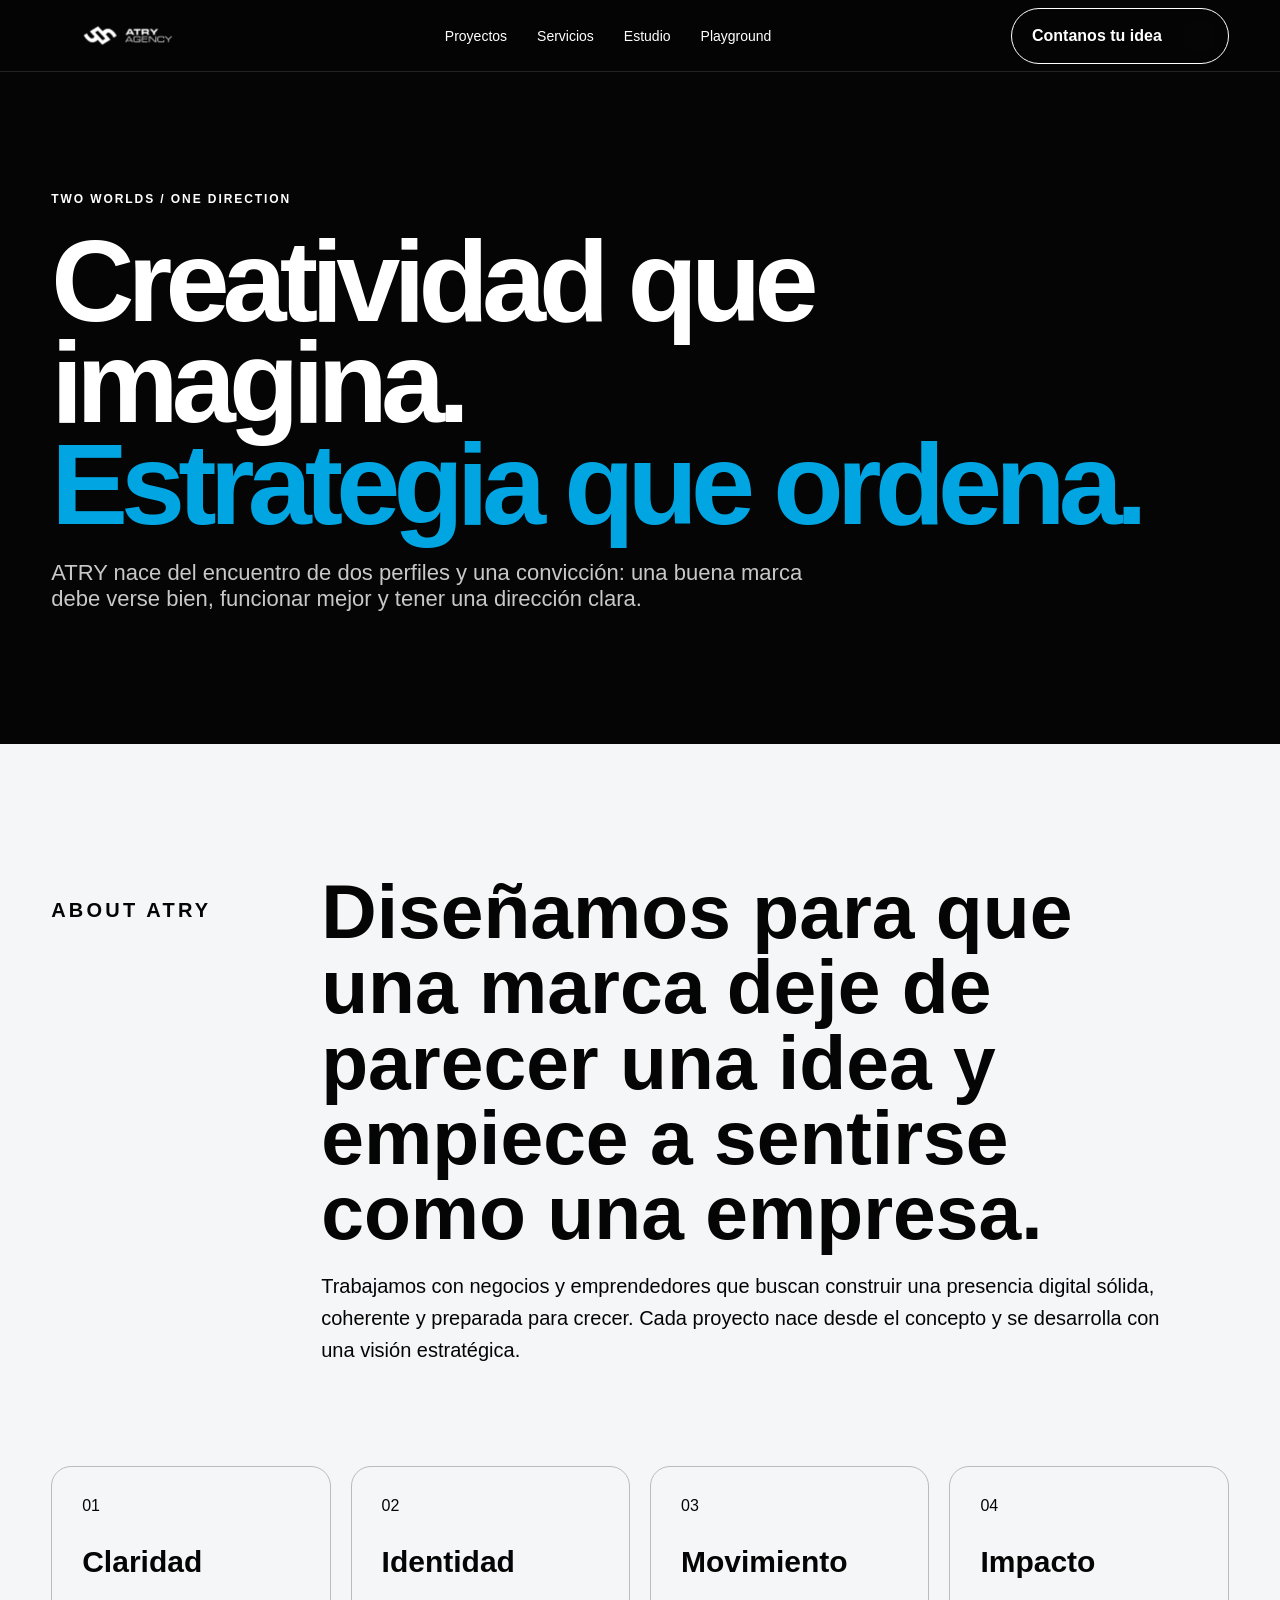
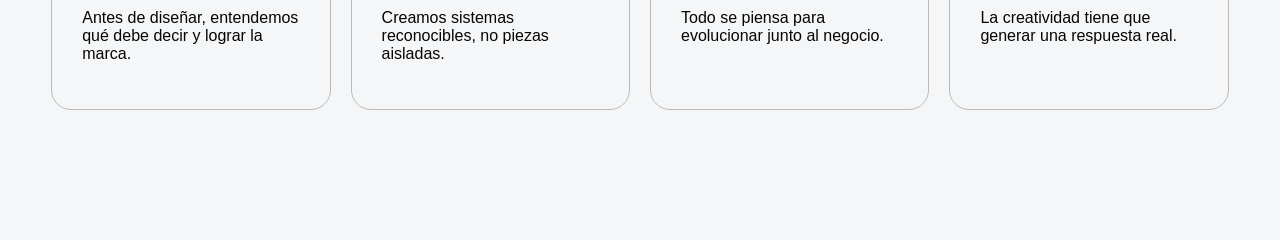
==== estudio.html @ 4029b4ab "Add files via upload" ====
<!doctype html><html lang="es"><head><meta charset="utf-8"><meta name="viewport" content="width=device-width,initial-scale=1"><title>Estudio — ATRY Agency</title><link rel="icon" href="assets/FAVICON-DEGRADE.png"><link rel="stylesheet" href="styles.css"><script src="script.js" defer></script></head><body class="inner-page"><header class="site-header is-scrolled"><a class="brand" href="index.html"><img src="assets/IMAGOTIPO-BLANCO.png" alt="ATRY Agency"></a><nav class="desktop-nav"><a href="proyectos.html">Proyectos</a><a href="servicios.html">Servicios</a><a href="estudio.html">Estudio</a><a href="playground.html">Playground</a></nav><a class="pill-button pill-button--light" href="index.html#contacto"><span>Contanos tu idea</span><b>+</b></a></header><main><section class="page-hero dark-section studio-hero"><div class="container"><p class="micro-label">TWO WORLDS / ONE DIRECTION</p><h1>Creatividad que imagina.<br><em>Estrategia que ordena.</em></h1><p>ATRY nace del encuentro de dos perfiles y una convicción: una buena marca debe verse bien, funcionar mejor y tener una dirección clara.</p></div></section><section class="studio-story light-section"><div class="container story-grid"><p class="section-index">ABOUT ATRY</p><div><h2>Diseñamos para que una marca deje de parecer una idea y empiece a sentirse como una empresa.</h2><p>Trabajamos con negocios y emprendedores que buscan construir una presencia digital sólida, coherente y preparada para crecer. Cada proyecto nace desde el concepto y se desarrolla con una visión estratégica.</p></div></div><div class="container principles"><article><span>01</span><h3>Claridad</h3><p>Antes de diseñar, entendemos qué debe decir y lograr la marca.</p></article><article><span>02</span><h3>Identidad</h3><p>Creamos sistemas reconocibles, no piezas aisladas.</p></article><article><span>03</span><h3>Movimiento</h3><p>Todo se piensa para evolucionar junto al negocio.</p></article><article><span>04</span><h3>Impacto</h3><p>La creatividad tiene que generar una respuesta real.</p></article></div></section></main></body></html>
---- styles.css ----
:root{--cyan:#00efff;--blue:#00a5e2;--violet:#4754e6;--ice:#bcdaed;--ink:#050505;--paper:#f5f6f7;--line:rgba(0,0,0,.16);--radius:28px;--max:1540px;--pad:clamp(20px,4vw,72px)}*{box-sizing:border-box}html{scroll-behavior:smooth}body{margin:0;background:var(--ink);color:var(--ink);font-family:Arial,Helvetica,sans-serif;overflow-x:hidden}body.locked{overflow:hidden}a{color:inherit;text-decoration:none}button,input,select,textarea{font:inherit}button{cursor:pointer}.container{width:min(var(--max),calc(100% - var(--pad)*2));margin:auto}.dark-section{background:#050505;color:white}.light-section{background:var(--paper);color:var(--ink)}.skip-link{position:fixed;left:16px;top:-60px;background:white;color:black;padding:12px 18px;z-index:999}.skip-link:focus{top:16px}.site-header{position:fixed;z-index:100;top:0;left:0;width:100%;height:92px;padding:0 var(--pad);display:flex;align-items:center;justify-content:space-between;transition:.3s}.site-header.is-scrolled{height:72px;background:rgba(5,5,5,.9);backdrop-filter:blur(18px);border-bottom:1px solid rgba(255,255,255,.12)}.brand img{width:154px;display:block}.desktop-nav{display:flex;gap:30px;color:#fff;font-size:14px}.desktop-nav a{position:relative}.desktop-nav a:after{content:"";position:absolute;left:0;bottom:-6px;width:0;height:2px;background:var(--cyan);transition:.25s}.desktop-nav a:hover:after{width:100%}.pill-button{display:inline-flex;align-items:center;gap:20px;border-radius:999px;padding:10px 12px 10px 20px;border:1px solid currentColor;transition:.25s;font-weight:700}.pill-button b{width:34px;height:34px;border-radius:50%;display:grid;place-items:center;background:currentColor;color:var(--ink);font-size:18px}.pill-button--light{color:white}.pill-button--accent{color:var(--cyan)}.pill-button--accent b{color:#050505}.pill-button--dark{color:#050505}.pill-button--dark b{color:white}.pill-button:hover{transform:translateY(-3px)}.menu-toggle{display:none;background:none;border:0;width:42px;height:42px}.menu-toggle span{display:block;height:2px;background:white;margin:8px}.mobile-menu{position:fixed;inset:0;background:#050505;color:white;z-index:90;display:none;place-content:center;gap:24px;font-size:42px;text-align:center}.mobile-menu.open{display:grid}.scroll-progress{position:fixed;z-index:120;top:0;left:0;width:100%;height:3px}.scroll-progress span{display:block;width:0;height:100%;background:linear-gradient(90deg,var(--cyan),var(--violet))}.cursor-dot,.cursor-ring{position:fixed;z-index:200;pointer-events:none;border-radius:50%;transform:translate(-50%,-50%)}.cursor-dot{width:6px;height:6px;background:var(--cyan)}.cursor-ring{width:36px;height:36px;border:1px solid rgba(255,255,255,.7);transition:width .2s,height .2s}.hero{min-height:100vh;position:relative;overflow:hidden;padding:150px 0 88px}.hero-grid{position:absolute;inset:0;background-image:linear-gradient(rgba(255,255,255,.045) 1px,transparent 1px),linear-gradient(90deg,rgba(255,255,255,.045) 1px,transparent 1px);background-size:70px 70px;mask-image:linear-gradient(to bottom,black,transparent 88%)}.hero-glow{position:absolute;width:65vw;height:65vw;right:-20vw;top:-18vw;background:radial-gradient(circle,var(--blue),transparent 68%);filter:blur(40px);opacity:.55}.hero-layout{position:relative;display:grid;grid-template-columns:minmax(0,1fr) 420px;gap:60px;align-items:center}.micro-label,.section-index{font-size:12px;letter-spacing:.16em;font-weight:700;text-transform:uppercase}.hero-title{font-size:clamp(62px,9vw,152px);line-height:.83;letter-spacing:-.07em;margin:35px 0}.hero-line{display:block;overflow:hidden}.hero-line>span{display:block;transform:translateY(110%);animation:lineIn .9s cubic-bezier(.2,.8,.2,1) forwards}.hero-line:nth-child(2)>span{animation-delay:.12s}.hero-line:nth-child(3)>span{animation-delay:.24s}.hero-title .accent{color:var(--cyan)}@keyframes lineIn{to{transform:none}}.hero-lead{font-size:clamp(17px,1.6vw,25px);max-width:680px;line-height:1.45;color:#d7d7d7}.hero-actions{display:flex;align-items:center;gap:28px;margin-top:34px}.text-link{font-weight:700}.text-link span{display:inline-block;transition:.2s}.text-link:hover span{transform:translateX(8px)}.hero-orbit{position:relative;width:400px;aspect-ratio:1;border-radius:50%;display:grid;place-items:center}.hero-orbit:before{content:"";position:absolute;inset:25%;border-radius:50%;background:linear-gradient(135deg,var(--cyan),var(--violet));filter:blur(3px)}.hero-orbit img{position:relative;width:130px;z-index:2}.orbit{position:absolute;border:1px solid rgba(255,255,255,.24);border-radius:50%;animation:spin 18s linear infinite}.orbit-a{inset:2%}.orbit-b{inset:15%;animation-direction:reverse;animation-duration:12s}.orbit-c{inset:31%;animation-duration:8s}.orbit-label{position:absolute;font-size:11px;letter-spacing:.14em;background:white;color:#050505;padding:8px 11px;border-radius:999px}.orbit-label-a{top:5%;left:24%}.orbit-label-b{right:-2%;top:50%}.orbit-label-c{bottom:10%;left:10%}@keyframes spin{to{transform:rotate(360deg)}}.hero-shape{position:absolute;border:1px solid rgba(0,239,255,.5)}.hero-shape--one{width:120px;height:120px;left:4%;top:18%;transform:rotate(18deg)}.hero-shape--two{width:50px;height:220px;right:4%;bottom:8%;transform:rotate(35deg)}.ticker{position:absolute;bottom:0;width:100%;overflow:hidden;border-top:1px solid rgba(255,255,255,.15);padding:18px 0}.ticker div{display:flex;gap:30px;width:max-content;animation:ticker 22s linear infinite}.ticker span{font-size:15px;font-weight:800;letter-spacing:.12em}.ticker i{color:var(--cyan)}@keyframes ticker{to{transform:translateX(-50%)}}.statement{padding:140px 0 80px;overflow:hidden}.statement-grid{display:grid;grid-template-columns:220px 1fr;gap:60px}.statement-text{font-size:clamp(42px,6vw,100px);line-height:.98;letter-spacing:-.055em;margin:0;max-width:1200px}.statement-text em,.section-head em,.live-copy em,.page-hero em,.lab-copy em,.contact-copy em,.service-cta em{font-style:normal;color:var(--blue)}.statement-points{display:grid;grid-template-columns:1fr auto;gap:30px;align-items:end;margin-top:55px}.statement-points p{font-size:20px;line-height:1.5;max-width:680px}.chip-link{display:inline-flex;gap:18px;border-bottom:1px solid;padding:12px 0;font-weight:700}.centered{margin:42px auto 0;width:max-content}.kinetic-word{font-size:12vw;white-space:nowrap;font-weight:900;letter-spacing:-.08em;color:transparent;-webkit-text-stroke:1px rgba(0,0,0,.18);transform:translateX(-5vw);margin-top:90px}.work,.services,.process,.contact,.archive,.capabilities,.studio-story,.playground{padding:130px 0}.section-head{display:flex;justify-content:space-between;gap:40px;align-items:end;margin-bottom:55px}.section-head h2,.live-copy h2,.lab-copy h2,.contact-copy h2,.service-cta h2{font-size:clamp(48px,6vw,96px);line-height:.95;letter-spacing:-.055em;margin:18px 0 0}.side-copy{max-width:420px;font-size:18px;line-height:1.5}.project-filters{display:flex;gap:10px;margin-bottom:35px;flex-wrap:wrap}.project-filters button,.device-switcher button,.project-picker button{background:transparent;border:1px solid rgba(0,0,0,.23);border-radius:999px;padding:11px 18px}.project-filters button.active{background:#050505;color:white}.project-grid{display:grid;grid-template-columns:1.2fr .8fr;gap:26px}.project-card{border-radius:24px;overflow:hidden;background:#e9eaec;min-height:470px;position:relative;transition:.35s}.project-card:nth-child(3n+1){grid-row:span 2;min-height:700px}.project-card:hover{transform:translateY(-8px)}.project-visual{height:75%;min-height:360px;position:relative;overflow:hidden;padding:30px;background:linear-gradient(145deg,#d7d7d7,#f5f5f5)}.project-card:nth-child(2) .project-visual{background:linear-gradient(145deg,#04182c,#0f7ddc)}.project-card:nth-child(3) .project-visual{background:linear-gradient(145deg,#f7eadb,#d3b99e)}.project-card:nth-child(4) .project-visual{background:linear-gradient(145deg,#dcf1e0,#fff8be)}.project-browser{height:100%;background:white;border-radius:16px;box-shadow:0 20px 50px rgba(0,0,0,.18);overflow:hidden;transform:perspective(1000px) rotateX(1deg);transition:.5s}.project-card:hover .project-browser{transform:scale(1.025)}.mini-bar{height:34px;background:#141414;display:flex;align-items:center;padding:0 12px;gap:6px}.mini-bar i{width:7px;height:7px;border-radius:50%;background:#6f6f6f}.mock-page{height:calc(100% - 34px);padding:28px;display:flex;flex-direction:column;justify-content:center}.mock-page strong{font-size:clamp(34px,4vw,72px);line-height:.9}.mock-page small{letter-spacing:.16em;margin-bottom:12px}.mock-page--sandro{background:#091b24;color:white}.mock-page--sandro b{color:#f2b95f}.mock-page--jarama{background:linear-gradient(120deg,#f7f2eb,#cdb59c);font-family:Georgia,serif}.mock-page--celeste{background:linear-gradient(#46b7ee,#00479c);color:white;text-align:center}.mock-page--syb{background:linear-gradient(120deg,#fbf5bc,#d9f0dd);color:#173c2a}.project-info{padding:24px 26px 28px;display:flex;justify-content:space-between;gap:20px}.project-info h3{font-size:30px;margin:0 0 8px}.project-info p{margin:0;color:#555}.project-open{border:0;background:#050505;color:white;border-radius:999px;padding:0 18px;white-space:nowrap}.live-preview{padding:120px 0}.live-layout{display:grid;grid-template-columns:430px 1fr;gap:70px;align-items:center}.live-copy p:not(.section-index){color:#bdbdbd;font-size:18px;line-height:1.55}.project-picker{display:grid;gap:8px;margin:30px 0}.project-picker button{color:white;border-color:#3c3c3c;text-align:left}.project-picker button.active{background:var(--cyan);color:#050505;border-color:var(--cyan)}.device-switcher{display:flex;gap:8px}.device-switcher button{color:white;border-color:#555}.device-switcher button.active{background:white;color:#050505}.live-frame{width:100%;height:610px;background:#171717;border:1px solid #3d3d3d;border-radius:26px;overflow:hidden;transition:.45s;margin:auto}.live-frame.tablet{max-width:720px}.live-frame.mobile{max-width:390px}.browser-top{height:48px;display:grid;grid-template-columns:1fr 2fr 1fr;align-items:center;padding:0 16px;font-size:11px;color:#a7a7a7}.browser-top>a{text-align:right;color:white}.browser-dots{display:flex;gap:6px}.browser-dots i{width:8px;height:8px;border-radius:50%;background:#646464}.live-screen{height:calc(100% - 48px);background:#fff;position:relative}.live-screen iframe{width:100%;height:100%;border:0;opacity:0;transition:.4s}.live-screen iframe.loaded{opacity:1}.loading-state,.preview-fallback{position:absolute;inset:0;display:grid;place-content:center;text-align:center;background:#101010;color:white;z-index:2}.loading-state span{width:40px;height:40px;border:3px solid #333;border-top-color:var(--cyan);border-radius:50%;margin:auto;animation:spin 1s linear infinite}.preview-fallback{display:none}.preview-fallback img{width:180px;margin:auto}.service-deck{border-top:1px solid var(--line)}.service-card{display:grid;grid-template-columns:90px 1fr auto;gap:30px;padding:28px 0;border-bottom:1px solid var(--line);align-items:center}.service-card>span{font-size:13px}.service-card h3{font-size:clamp(30px,4vw,58px);margin:0}.service-card button{width:58px;height:58px;border-radius:50%;background:#050505;color:white;border:0;font-size:24px;transition:.3s}.service-card.open button{transform:rotate(45deg);background:var(--blue)}.service-details{grid-column:2/-1;display:grid;grid-template-columns:1fr 1fr;gap:30px;max-height:0;overflow:hidden;transition:max-height .5s,padding .5s}.service-card.open .service-details{max-height:340px;padding:18px 0 10px}.service-details p{font-size:18px;line-height:1.5}.service-details ul{columns:2;margin:0;padding-left:18px}.idea-lab{padding:120px 0}.lab-layout{display:grid;grid-template-columns:1fr 1fr;gap:50px}.idea-builder{display:grid;gap:18px}.idea-builder label{display:grid;gap:8px;color:#bcbcbc}.idea-builder select{background:#151515;color:white;border:1px solid #424242;padding:18px;border-radius:16px}.idea-result{grid-column:1/-1;background:linear-gradient(135deg,var(--cyan),var(--blue),var(--violet));padding:clamp(30px,6vw,80px);border-radius:30px;color:#050505}.idea-result h3{font-size:clamp(40px,6vw,90px);line-height:.95;letter-spacing:-.05em;margin:30px 0}.idea-result p{font-size:20px;max-width:760px}.idea-result div{display:flex;gap:12px;flex-wrap:wrap}.idea-result b{border:1px solid;padding:8px 12px;border-radius:999px}.process-track{position:relative;display:grid;grid-template-columns:repeat(5,1fr);gap:20px}.process-track:before{content:"";position:absolute;top:26px;left:0;right:0;height:1px;background:#bbb}.process-progress{position:absolute;top:26px;left:0;height:2px;width:0;background:var(--blue)}.process-track article{position:relative;padding-top:60px}.process-track article span{position:absolute;top:14px;width:24px;height:24px;background:var(--paper);border:2px solid #050505;border-radius:50%;display:grid;place-items:center;font-size:0}.process-track h3{font-size:26px}.process-track p{line-height:1.5;color:#555}.why{padding:110px 0}.why-grid{display:grid;grid-template-columns:220px 1fr;gap:50px}.why-lines p{font-size:clamp(34px,5vw,72px);margin:0;padding:24px 0;border-bottom:1px solid #333;display:flex;gap:20px;align-items:center;transition:.25s}.why-lines p:hover{color:var(--cyan);padding-left:20px}.why-lines span{font-size:12px;color:#888}.contact-grid{display:grid;grid-template-columns:.9fr 1.1fr;gap:80px}.contact-copy>p{font-size:18px;line-height:1.5;max-width:560px}.contact-form{display:grid;grid-template-columns:1fr 1fr;gap:20px}.contact-form label{display:grid;gap:8px;font-size:13px;font-weight:700}.contact-form input,.contact-form select,.contact-form textarea{border:0;border-bottom:1px solid #999;background:transparent;padding:14px 0;outline:none}.contact-form input:focus,.contact-form select:focus,.contact-form textarea:focus{border-color:var(--blue)}.contact-form .wide,.form-bottom{grid-column:1/-1}.form-bottom{display:flex;justify-content:space-between;align-items:center;gap:20px}.honeypot{position:absolute!important;left:-10000px!important}.site-footer{padding:80px 0 30px}.footer-top{display:flex;justify-content:space-between;align-items:end;padding-bottom:60px;border-bottom:1px solid #333}.footer-top img{width:220px}.footer-top p{font-size:32px;max-width:650px;text-align:right}.footer-bottom{display:flex;justify-content:space-between;gap:30px;padding-top:25px;font-size:13px}.footer-bottom nav{display:flex;gap:20px}.project-modal{position:fixed;inset:0;z-index:300;display:none}.project-modal.open{display:block}.modal-backdrop{position:absolute;inset:0;background:rgba(0,0,0,.75);backdrop-filter:blur(10px)}.modal-panel{position:absolute;right:0;top:0;height:100%;width:min(760px,100%);background:white;padding:80px 50px;overflow:auto}.modal-close{position:absolute;right:24px;top:24px;border:0;background:#050505;color:white;border-radius:999px;padding:12px 18px}.modal-project-visual{height:360px;border-radius:20px;overflow:hidden;margin-bottom:30px}.modal-project-visual iframe{width:100%;height:100%;border:0}.modal-panel h2{font-size:60px;line-height:.95;margin:20px 0}.modal-tags{display:flex;gap:8px;flex-wrap:wrap}.modal-tags span{border:1px solid #aaa;border-radius:999px;padding:8px 12px}.page-hero{padding:180px 0 110px}.page-hero h1{font-size:clamp(60px,9vw,150px);line-height:.88;letter-spacing:-.06em;margin:25px 0}.page-hero>div>p:last-child{font-size:22px;max-width:780px;color:#c8c8c8}.archive-grid{grid-template-columns:repeat(2,1fr)}.capability-row{display:grid;grid-template-columns:100px 1fr 1fr;gap:30px;padding:50px 0;border-bottom:1px solid #bbb}.capability-row h2{font-size:50px;margin:0}.capability-row p{font-size:18px;line-height:1.5}.capability-row ul{padding-left:18px;line-height:1.8}.service-cta{padding:110px 0}.story-grid{display:grid;grid-template-columns:220px 1fr;gap:50px}.story-grid h2{font-size:clamp(45px,6vw,90px);line-height:.98;margin:0}.story-grid p{font-size:20px;line-height:1.6;max-width:850px}.principles{display:grid;grid-template-columns:repeat(4,1fr);gap:20px;margin-top:80px}.principles article{padding:30px;border:1px solid #bbb;border-radius:20px}.principles h3{font-size:30px}.playground-grid{display:grid;grid-template-columns:360px 1fr;gap:50px}.control-panel{display:grid;gap:28px;align-content:start}.control-panel label{display:grid;gap:10px;font-weight:700}.control-panel input{width:100%;accent-color:var(--blue)}.brand-canvas{min-height:620px;border-radius:30px;background:linear-gradient(135deg,#050505,var(--blue));color:white;display:grid;place-content:center;text-align:center;position:relative;overflow:hidden}.brand-canvas:before,.brand-canvas:after{content:"";position:absolute;border:1px solid rgba(255,255,255,.35);border-radius:50%}.brand-canvas:before{width:400px;height:400px;left:-120px;top:-80px}.brand-canvas:after{width:260px;height:260px;right:-40px;bottom:-70px}.canvas-symbol img{width:120px}.brand-canvas p{font-size:clamp(55px,8vw,120px);font-weight:900;line-height:.82;letter-spacing:-.06em;margin:30px 0}.brand-canvas strong{color:var(--cyan)}.brand-canvas>span{letter-spacing:.18em}.reveal{opacity:0;transform:translateY(24px);transition:.8s}.reveal.in-view{opacity:1;transform:none}:focus-visible{outline:3px solid var(--cyan);outline-offset:4px}
@media(max-width:1100px){.hero-layout{grid-template-columns:1fr}.hero-orbit{display:none}.live-layout,.contact-grid,.lab-layout{grid-template-columns:1fr}.live-copy{max-width:760px}.project-grid{grid-template-columns:1fr 1fr}.statement-grid,.why-grid,.story-grid{grid-template-columns:1fr}.process-track{grid-template-columns:1fr}.process-track:before,.process-progress{display:none}.process-track article{padding:20px;border-top:1px solid #aaa}.process-track article span{position:static;font-size:12px;border:0;background:none;display:block}.principles{grid-template-columns:1fr 1fr}.playground-grid{grid-template-columns:1fr}.control-panel{grid-template-columns:repeat(3,1fr)}.control-panel button{grid-column:1/-1;width:max-content}.capability-row{grid-template-columns:70px 1fr}}
@media(max-width:780px){.site-header{height:74px}.desktop-nav,.site-header>.pill-button{display:none}.menu-toggle{display:block}.brand img{width:125px}.hero{padding-top:120px}.hero-title{font-size:clamp(52px,17vw,90px)}.hero-actions{align-items:flex-start;flex-direction:column}.statement,.work,.services,.process,.contact,.archive,.capabilities,.studio-story,.playground{padding:85px 0}.statement-points,.section-head,.footer-top,.footer-bottom,.form-bottom{display:flex;flex-direction:column;align-items:flex-start}.kinetic-word{font-size:24vw}.project-grid,.archive-grid{grid-template-columns:1fr}.project-card:nth-child(3n+1){grid-row:auto;min-height:520px}.project-info{flex-direction:column}.project-open{width:max-content;padding:12px 18px}.live-frame{height:520px}.service-card{grid-template-columns:45px 1fr auto}.service-details{grid-column:1/-1;grid-template-columns:1fr}.service-details ul{columns:1}.idea-result{grid-column:auto}.why-lines p{font-size:34px}.contact-form{grid-template-columns:1fr}.contact-form label,.contact-form .wide,.form-bottom{grid-column:auto}.footer-top p{text-align:left;font-size:24px}.footer-bottom nav{flex-wrap:wrap}.page-hero{padding-top:140px}.modal-panel{padding:76px 22px}.modal-panel h2{font-size:44px}.principles{grid-template-columns:1fr}.control-panel{grid-template-columns:1fr}.capability-row{grid-template-columns:1fr}.project-visual{min-height:300px}.cursor-dot,.cursor-ring{display:none}}
@media(prefers-reduced-motion:reduce){*{scroll-behavior:auto!important;animation:none!important;transition:none!important}.reveal{opacity:1;transform:none}.hero-line>span{transform:none}}
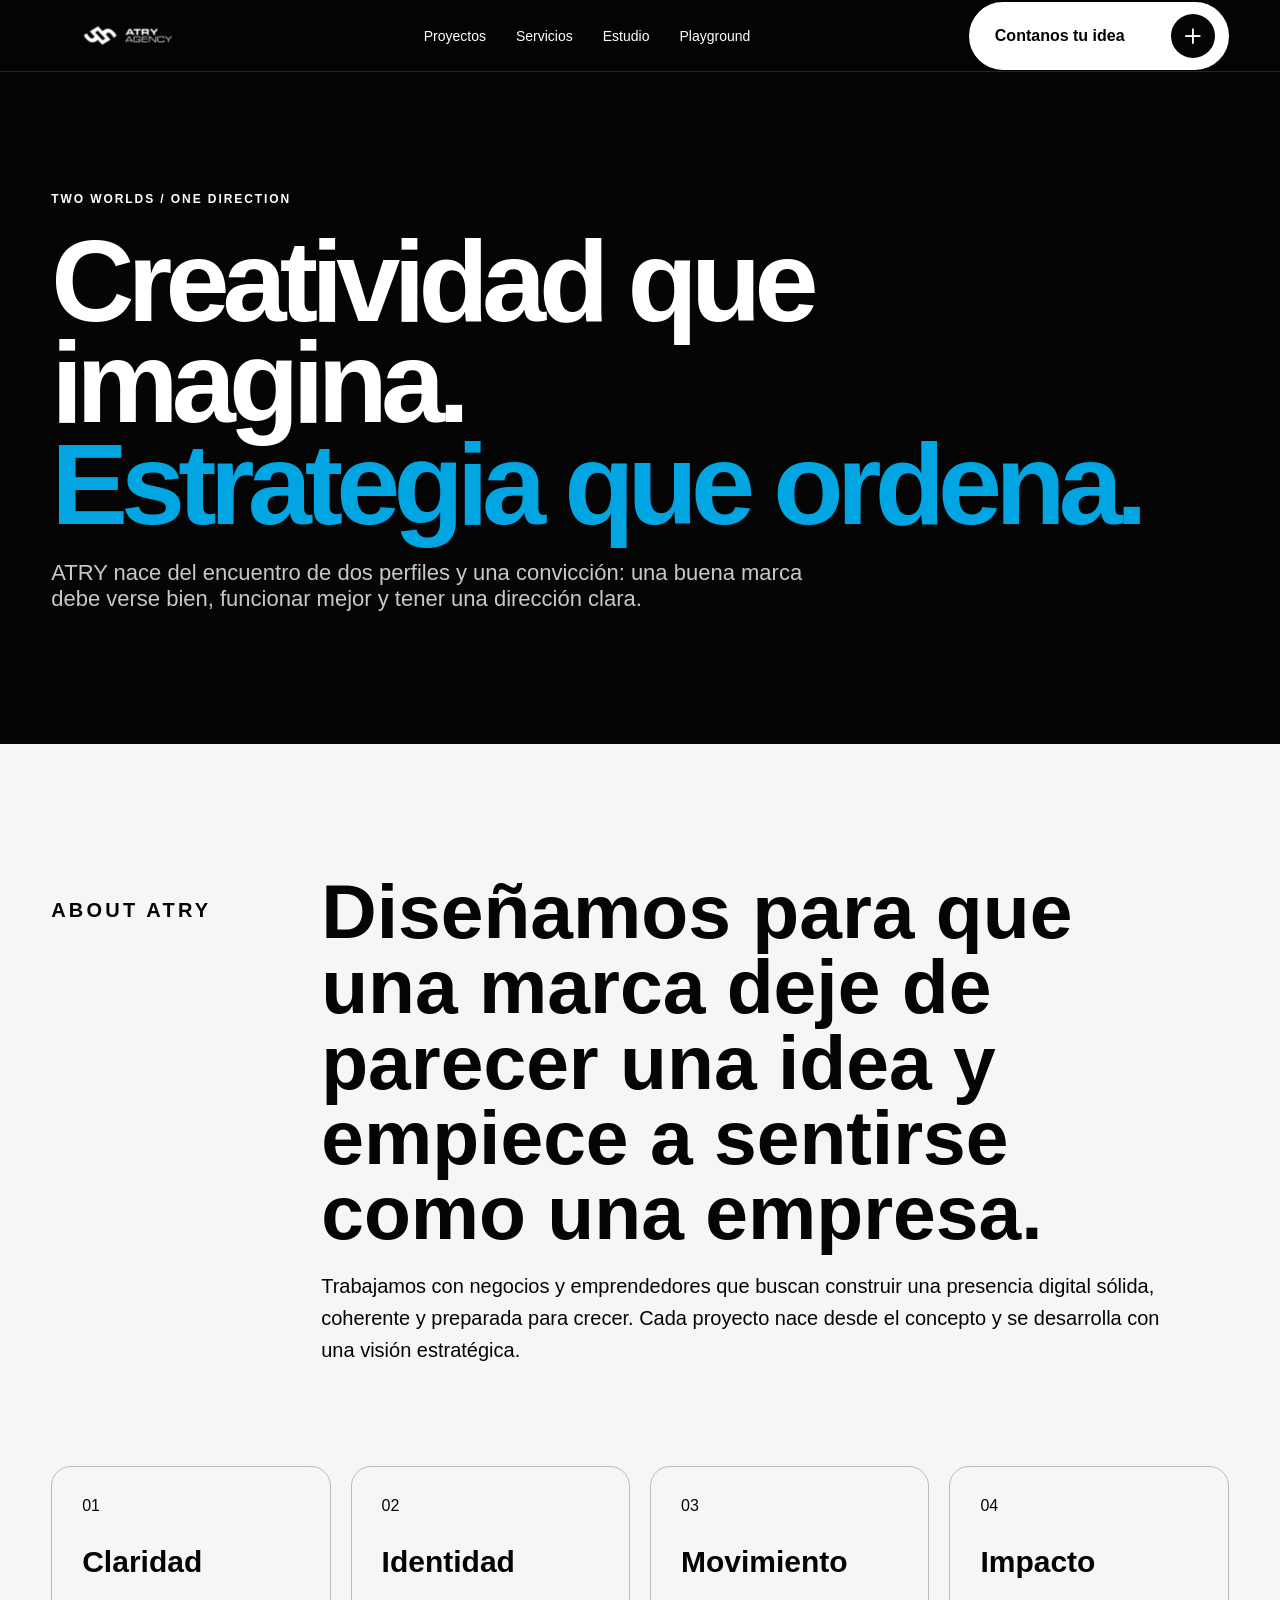
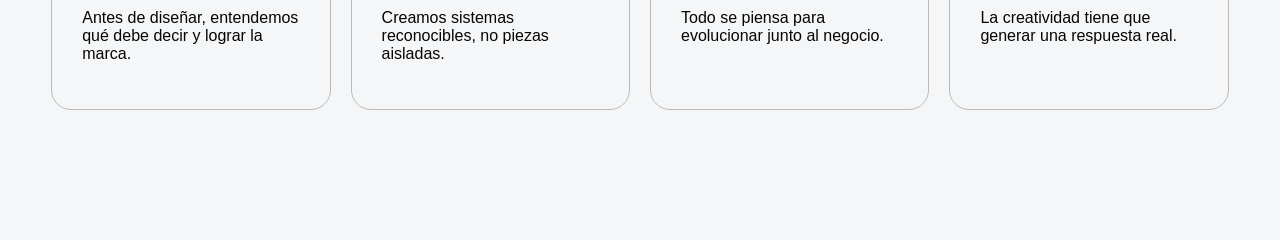
==== commit d7eb9866: "Add files via upload" ====
--- a/estudio.html
+++ b/estudio.html
@@ -1 +1,3 @@
-<!doctype html><html lang="es"><head><meta charset="utf-8"><meta name="viewport" content="width=device-width,initial-scale=1"><title>Estudio — ATRY Agency</title><link rel="icon" href="assets/FAVICON-DEGRADE.png"><link rel="stylesheet" href="styles.css"><script src="script.js" defer></script></head><body class="inner-page"><header class="site-header is-scrolled"><a class="brand" href="index.html"><img src="assets/IMAGOTIPO-BLANCO.png" alt="ATRY Agency"></a><nav class="desktop-nav"><a href="proyectos.html">Proyectos</a><a href="servicios.html">Servicios</a><a href="estudio.html">Estudio</a><a href="playground.html">Playground</a></nav><a class="pill-button pill-button--light" href="index.html#contacto"><span>Contanos tu idea</span><b>+</b></a></header><main><section class="page-hero dark-section studio-hero"><div class="container"><p class="micro-label">TWO WORLDS / ONE DIRECTION</p><h1>Creatividad que imagina.<br><em>Estrategia que ordena.</em></h1><p>ATRY nace del encuentro de dos perfiles y una convicción: una buena marca debe verse bien, funcionar mejor y tener una dirección clara.</p></div></section><section class="studio-story light-section"><div class="container story-grid"><p class="section-index">ABOUT ATRY</p><div><h2>Diseñamos para que una marca deje de parecer una idea y empiece a sentirse como una empresa.</h2><p>Trabajamos con negocios y emprendedores que buscan construir una presencia digital sólida, coherente y preparada para crecer. Cada proyecto nace desde el concepto y se desarrolla con una visión estratégica.</p></div></div><div class="container principles"><article><span>01</span><h3>Claridad</h3><p>Antes de diseñar, entendemos qué debe decir y lograr la marca.</p></article><article><span>02</span><h3>Identidad</h3><p>Creamos sistemas reconocibles, no piezas aisladas.</p></article><article><span>03</span><h3>Movimiento</h3><p>Todo se piensa para evolucionar junto al negocio.</p></article><article><span>04</span><h3>Impacto</h3><p>La creatividad tiene que generar una respuesta real.</p></article></div></section></main></body></html>
+<!doctype html><html lang="es"><head><meta charset="utf-8"><meta name="viewport" content="width=device-width,initial-scale=1"><title>Estudio — ATRY Agency</title><link rel="icon" href="assets/FAVICON-DEGRADE.png">  <link rel="stylesheet" href="assets/icons/phosphor/regular/style.css">
+  <link rel="stylesheet" href="assets/icons/phosphor/bold/style.css">
+<link rel="stylesheet" href="styles.css"><script src="script.js" defer></script></head><body class="inner-page"><header class="site-header is-scrolled"><a class="brand" href="index.html"><img src="assets/IMAGOTIPO-BLANCO.png" alt="ATRY Agency"></a><nav class="desktop-nav"><a href="proyectos.html">Proyectos</a><a href="servicios.html">Servicios</a><a href="estudio.html">Estudio</a><a href="playground.html">Playground</a></nav><a class="pill-button pill-button--light" href="index.html#contacto"><span>Contanos tu idea</span><b aria-hidden="true"><i class="ph-bold ph-plus"></i></b></a></header><main><section class="page-hero dark-section studio-hero"><div class="container"><p class="micro-label">TWO WORLDS / ONE DIRECTION</p><h1>Creatividad que imagina.<br><em>Estrategia que ordena.</em></h1><p>ATRY nace del encuentro de dos perfiles y una convicción: una buena marca debe verse bien, funcionar mejor y tener una dirección clara.</p></div></section><section class="studio-story light-section"><div class="container story-grid"><p class="section-index">ABOUT ATRY</p><div><h2>Diseñamos para que una marca deje de parecer una idea y empiece a sentirse como una empresa.</h2><p>Trabajamos con negocios y emprendedores que buscan construir una presencia digital sólida, coherente y preparada para crecer. Cada proyecto nace desde el concepto y se desarrolla con una visión estratégica.</p></div></div><div class="container principles"><article><span>01</span><h3>Claridad</h3><p>Antes de diseñar, entendemos qué debe decir y lograr la marca.</p></article><article><span>02</span><h3>Identidad</h3><p>Creamos sistemas reconocibles, no piezas aisladas.</p></article><article><span>03</span><h3>Movimiento</h3><p>Todo se piensa para evolucionar junto al negocio.</p></article><article><span>04</span><h3>Impacto</h3><p>La creatividad tiene que generar una respuesta real.</p></article></div></section></main></body></html>
--- a/assets/icons/phosphor/regular/style.css
+++ b/assets/icons/phosphor/regular/style.css
@@ -0,0 +1,4623 @@
+@font-face {
+  font-family: "Phosphor";
+  src: url("./Phosphor.woff2") format("woff2");
+  font-weight: normal;
+  font-style: normal;
+  font-display: block;
+}
+
+.ph {
+  /* use !important to prevent issues with browser extensions that change fonts */
+  font-family: "Phosphor" !important;
+  speak: never;
+  font-style: normal;
+  font-weight: normal;
+  font-variant: normal;
+  text-transform: none;
+  line-height: 1;
+
+  /* Enable Ligatures ================ */
+  letter-spacing: 0;
+  -webkit-font-feature-settings: "liga";
+  -moz-font-feature-settings: "liga=1";
+  -moz-font-feature-settings: "liga";
+  -ms-font-feature-settings: "liga" 1;
+  font-feature-settings: "liga";
+  -webkit-font-variant-ligatures: discretionary-ligatures;
+  font-variant-ligatures: discretionary-ligatures;
+
+  /* Better Font Rendering =========== */
+  -webkit-font-smoothing: antialiased;
+  -moz-osx-font-smoothing: grayscale;
+}
+
+.ph.ph-acorn:before {
+  content: "\eb9a";
+}
+.ph.ph-address-book:before {
+  content: "\e6f8";
+}
+.ph.ph-address-book-tabs:before {
+  content: "\ee4e";
+}
+.ph.ph-air-traffic-control:before {
+  content: "\ecd8";
+}
+.ph.ph-airplane:before {
+  content: "\e002";
+}
+.ph.ph-airplane-in-flight:before {
+  content: "\e4fe";
+}
+.ph.ph-airplane-landing:before {
+  content: "\e502";
+}
+.ph.ph-airplane-takeoff:before {
+  content: "\e504";
+}
+.ph.ph-airplane-taxiing:before {
+  content: "\e500";
+}
+.ph.ph-airplane-tilt:before {
+  content: "\e5d6";
+}
+.ph.ph-airplay:before {
+  content: "\e004";
+}
+.ph.ph-alarm:before {
+  content: "\e006";
+}
+.ph.ph-alien:before {
+  content: "\e8a6";
+}
+.ph.ph-align-bottom:before {
+  content: "\e506";
+}
+.ph.ph-align-bottom-simple:before {
+  content: "\eb0c";
+}
+.ph.ph-align-center-horizontal:before {
+  content: "\e50a";
+}
+.ph.ph-align-center-horizontal-simple:before {
+  content: "\eb0e";
+}
+.ph.ph-align-center-vertical:before {
+  content: "\e50c";
+}
+.ph.ph-align-center-vertical-simple:before {
+  content: "\eb10";
+}
+.ph.ph-align-left:before {
+  content: "\e50e";
+}
+.ph.ph-align-left-simple:before {
+  content: "\eaee";
+}
+.ph.ph-align-right:before {
+  content: "\e510";
+}
+.ph.ph-align-right-simple:before {
+  content: "\eb12";
+}
+.ph.ph-align-top:before {
+  content: "\e512";
+}
+.ph.ph-align-top-simple:before {
+  content: "\eb14";
+}
+.ph.ph-amazon-logo:before {
+  content: "\e96c";
+}
+.ph.ph-ambulance:before {
+  content: "\e572";
+}
+.ph.ph-anchor:before {
+  content: "\e514";
+}
+.ph.ph-anchor-simple:before {
+  content: "\e5d8";
+}
+.ph.ph-android-logo:before {
+  content: "\e008";
+}
+.ph.ph-angle:before {
+  content: "\e7bc";
+}
+.ph.ph-angular-logo:before {
+  content: "\eb80";
+}
+.ph.ph-aperture:before {
+  content: "\e00a";
+}
+.ph.ph-app-store-logo:before {
+  content: "\e974";
+}
+.ph.ph-app-window:before {
+  content: "\e5da";
+}
+.ph.ph-apple-logo:before {
+  content: "\e516";
+}
+.ph.ph-apple-podcasts-logo:before {
+  content: "\eb96";
+}
+.ph.ph-approximate-equals:before {
+  content: "\edaa";
+}
+.ph.ph-archive:before {
+  content: "\e00c";
+}
+.ph.ph-armchair:before {
+  content: "\e012";
+}
+.ph.ph-arrow-arc-left:before {
+  content: "\e014";
+}
+.ph.ph-arrow-arc-right:before {
+  content: "\e016";
+}
+.ph.ph-arrow-bend-double-up-left:before {
+  content: "\e03a";
+}
+.ph.ph-arrow-bend-double-up-right:before {
+  content: "\e03c";
+}
+.ph.ph-arrow-bend-down-left:before {
+  content: "\e018";
+}
+.ph.ph-arrow-bend-down-right:before {
+  content: "\e01a";
+}
+.ph.ph-arrow-bend-left-down:before {
+  content: "\e01c";
+}
+.ph.ph-arrow-bend-left-up:before {
+  content: "\e01e";
+}
+.ph.ph-arrow-bend-right-down:before {
+  content: "\e020";
+}
+.ph.ph-arrow-bend-right-up:before {
+  content: "\e022";
+}
+.ph.ph-arrow-bend-up-left:before {
+  content: "\e024";
+}
+.ph.ph-arrow-bend-up-right:before {
+  content: "\e026";
+}
+.ph.ph-arrow-circle-down:before {
+  content: "\e028";
+}
+.ph.ph-arrow-circle-down-left:before {
+  content: "\e02a";
+}
+.ph.ph-arrow-circle-down-right:before {
+  content: "\e02c";
+}
+.ph.ph-arrow-circle-left:before {
+  content: "\e05a";
+}
+.ph.ph-arrow-circle-right:before {
+  content: "\e02e";
+}
+.ph.ph-arrow-circle-up:before {
+  content: "\e030";
+}
+.ph.ph-arrow-circle-up-left:before {
+  content: "\e032";
+}
+.ph.ph-arrow-circle-up-right:before {
+  content: "\e034";
+}
+.ph.ph-arrow-clockwise:before {
+  content: "\e036";
+}
+.ph.ph-arrow-counter-clockwise:before {
+  content: "\e038";
+}
+.ph.ph-arrow-down:before {
+  content: "\e03e";
+}
+.ph.ph-arrow-down-left:before {
+  content: "\e040";
+}
+.ph.ph-arrow-down-right:before {
+  content: "\e042";
+}
+.ph.ph-arrow-elbow-down-left:before {
+  content: "\e044";
+}
+.ph.ph-arrow-elbow-down-right:before {
+  content: "\e046";
+}
+.ph.ph-arrow-elbow-left:before {
+  content: "\e048";
+}
+.ph.ph-arrow-elbow-left-down:before {
+  content: "\e04a";
+}
+.ph.ph-arrow-elbow-left-up:before {
+  content: "\e04c";
+}
+.ph.ph-arrow-elbow-right:before {
+  content: "\e04e";
+}
+.ph.ph-arrow-elbow-right-down:before {
+  content: "\e050";
+}
+.ph.ph-arrow-elbow-right-up:before {
+  content: "\e052";
+}
+.ph.ph-arrow-elbow-up-left:before {
+  content: "\e054";
+}
+.ph.ph-arrow-elbow-up-right:before {
+  content: "\e056";
+}
+.ph.ph-arrow-fat-down:before {
+  content: "\e518";
+}
+.ph.ph-arrow-fat-left:before {
+  content: "\e51a";
+}
+.ph.ph-arrow-fat-line-down:before {
+  content: "\e51c";
+}
+.ph.ph-arrow-fat-line-left:before {
+  content: "\e51e";
+}
+.ph.ph-arrow-fat-line-right:before {
+  content: "\e520";
+}
+.ph.ph-arrow-fat-line-up:before {
+  content: "\e522";
+}
+.ph.ph-arrow-fat-lines-down:before {
+  content: "\e524";
+}
+.ph.ph-arrow-fat-lines-left:before {
+  content: "\e526";
+}
+.ph.ph-arrow-fat-lines-right:before {
+  content: "\e528";
+}
+.ph.ph-arrow-fat-lines-up:before {
+  content: "\e52a";
+}
+.ph.ph-arrow-fat-right:before {
+  content: "\e52c";
+}
+.ph.ph-arrow-fat-up:before {
+  content: "\e52e";
+}
+.ph.ph-arrow-left:before {
+  content: "\e058";
+}
+.ph.ph-arrow-line-down:before {
+  content: "\e05c";
+}
+.ph.ph-arrow-line-down-left:before {
+  content: "\e05e";
+}
+.ph.ph-arrow-line-down-right:before {
+  content: "\e060";
+}
+.ph.ph-arrow-line-left:before {
+  content: "\e062";
+}
+.ph.ph-arrow-line-right:before {
+  content: "\e064";
+}
+.ph.ph-arrow-line-up:before {
+  content: "\e066";
+}
+.ph.ph-arrow-line-up-left:before {
+  content: "\e068";
+}
+.ph.ph-arrow-line-up-right:before {
+  content: "\e06a";
+}
+.ph.ph-arrow-right:before {
+  content: "\e06c";
+}
+.ph.ph-arrow-square-down:before {
+  content: "\e06e";
+}
+.ph.ph-arrow-square-down-left:before {
+  content: "\e070";
+}
+.ph.ph-arrow-square-down-right:before {
+  content: "\e072";
+}
+.ph.ph-arrow-square-in:before {
+  content: "\e5dc";
+}
+.ph.ph-arrow-square-left:before {
+  content: "\e074";
+}
+.ph.ph-arrow-square-out:before {
+  content: "\e5de";
+}
+.ph.ph-arrow-square-right:before {
+  content: "\e076";
+}
+.ph.ph-arrow-square-up:before {
+  content: "\e078";
+}
+.ph.ph-arrow-square-up-left:before {
+  content: "\e07a";
+}
+.ph.ph-arrow-square-up-right:before {
+  content: "\e07c";
+}
+.ph.ph-arrow-u-down-left:before {
+  content: "\e07e";
+}
+.ph.ph-arrow-u-down-right:before {
+  content: "\e080";
+}
+.ph.ph-arrow-u-left-down:before {
+  content: "\e082";
+}
+.ph.ph-arrow-u-left-up:before {
+  content: "\e084";
+}
+.ph.ph-arrow-u-right-down:before {
+  content: "\e086";
+}
+.ph.ph-arrow-u-right-up:before {
+  content: "\e088";
+}
+.ph.ph-arrow-u-up-left:before {
+  content: "\e08a";
+}
+.ph.ph-arrow-u-up-right:before {
+  content: "\e08c";
+}
+.ph.ph-arrow-up:before {
+  content: "\e08e";
+}
+.ph.ph-arrow-up-left:before {
+  content: "\e090";
+}
+.ph.ph-arrow-up-right:before {
+  content: "\e092";
+}
+.ph.ph-arrows-clockwise:before {
+  content: "\e094";
+}
+.ph.ph-arrows-counter-clockwise:before {
+  content: "\e096";
+}
+.ph.ph-arrows-down-up:before {
+  content: "\e098";
+}
+.ph.ph-arrows-horizontal:before {
+  content: "\eb06";
+}
+.ph.ph-arrows-in:before {
+  content: "\e09a";
+}
+.ph.ph-arrows-in-cardinal:before {
+  content: "\e09c";
+}
+.ph.ph-arrows-in-line-horizontal:before {
+  content: "\e530";
+}
+.ph.ph-arrows-in-line-vertical:before {
+  content: "\e532";
+}
+.ph.ph-arrows-in-simple:before {
+  content: "\e09e";
+}
+.ph.ph-arrows-left-right:before {
+  content: "\e0a0";
+}
+.ph.ph-arrows-merge:before {
+  content: "\ed3e";
+}
+.ph.ph-arrows-out:before {
+  content: "\e0a2";
+}
+.ph.ph-arrows-out-cardinal:before {
+  content: "\e0a4";
+}
+.ph.ph-arrows-out-line-horizontal:before {
+  content: "\e534";
+}
+.ph.ph-arrows-out-line-vertical:before {
+  content: "\e536";
+}
+.ph.ph-arrows-out-simple:before {
+  content: "\e0a6";
+}
+.ph.ph-arrows-split:before {
+  content: "\ed3c";
+}
+.ph.ph-arrows-vertical:before {
+  content: "\eb04";
+}
+.ph.ph-article:before {
+  content: "\e0a8";
+}
+.ph.ph-article-medium:before {
+  content: "\e5e0";
+}
+.ph.ph-article-ny-times:before {
+  content: "\e5e2";
+}
+.ph.ph-asclepius:before {
+  content: "\ee34";
+}
+.ph.ph-caduceus:before {
+  content: "\ee34";
+}
+.ph.ph-asterisk:before {
+  content: "\e0aa";
+}
+.ph.ph-asterisk-simple:before {
+  content: "\e832";
+}
+.ph.ph-at:before {
+  content: "\e0ac";
+}
+.ph.ph-atom:before {
+  content: "\e5e4";
+}
+.ph.ph-avocado:before {
+  content: "\ee04";
+}
+.ph.ph-axe:before {
+  content: "\e9fc";
+}
+.ph.ph-baby:before {
+  content: "\e774";
+}
+.ph.ph-baby-carriage:before {
+  content: "\e818";
+}
+.ph.ph-backpack:before {
+  content: "\e922";
+}
+.ph.ph-backspace:before {
+  content: "\e0ae";
+}
+.ph.ph-bag:before {
+  content: "\e0b0";
+}
+.ph.ph-bag-simple:before {
+  content: "\e5e6";
+}
+.ph.ph-balloon:before {
+  content: "\e76c";
+}
+.ph.ph-bandaids:before {
+  content: "\e0b2";
+}
+.ph.ph-bank:before {
+  content: "\e0b4";
+}
+.ph.ph-barbell:before {
+  content: "\e0b6";
+}
+.ph.ph-barcode:before {
+  content: "\e0b8";
+}
+.ph.ph-barn:before {
+  content: "\ec72";
+}
+.ph.ph-barricade:before {
+  content: "\e948";
+}
+.ph.ph-baseball:before {
+  content: "\e71a";
+}
+.ph.ph-baseball-cap:before {
+  content: "\ea28";
+}
+.ph.ph-baseball-helmet:before {
+  content: "\ee4a";
+}
+.ph.ph-basket:before {
+  content: "\e964";
+}
+.ph.ph-basketball:before {
+  content: "\e724";
+}
+.ph.ph-bathtub:before {
+  content: "\e81e";
+}
+.ph.ph-battery-charging:before {
+  content: "\e0ba";
+}
+.ph.ph-battery-charging-vertical:before {
+  content: "\e0bc";
+}
+.ph.ph-battery-empty:before {
+  content: "\e0be";
+}
+.ph.ph-battery-full:before {
+  content: "\e0c0";
+}
+.ph.ph-battery-high:before {
+  content: "\e0c2";
+}
+.ph.ph-battery-low:before {
+  content: "\e0c4";
+}
+.ph.ph-battery-medium:before {
+  content: "\e0c6";
+}
+.ph.ph-battery-plus:before {
+  content: "\e808";
+}
+.ph.ph-battery-plus-vertical:before {
+  content: "\ec50";
+}
+.ph.ph-battery-vertical-empty:before {
+  content: "\e7c6";
+}
+.ph.ph-battery-vertical-full:before {
+  content: "\e7c4";
+}
+.ph.ph-battery-vertical-high:before {
+  content: "\e7c2";
+}
+.ph.ph-battery-vertical-low:before {
+  content: "\e7be";
+}
+.ph.ph-battery-vertical-medium:before {
+  content: "\e7c0";
+}
+.ph.ph-battery-warning:before {
+  content: "\e0c8";
+}
+.ph.ph-battery-warning-vertical:before {
+  content: "\e0ca";
+}
+.ph.ph-beach-ball:before {
+  content: "\ed24";
+}
+.ph.ph-beanie:before {
+  content: "\ea2a";
+}
+.ph.ph-bed:before {
+  content: "\e0cc";
+}
+.ph.ph-beer-bottle:before {
+  content: "\e7b0";
+}
+.ph.ph-beer-stein:before {
+  content: "\eb62";
+}
+.ph.ph-behance-logo:before {
+  content: "\e7f4";
+}
+.ph.ph-bell:before {
+  content: "\e0ce";
+}
+.ph.ph-bell-ringing:before {
+  content: "\e5e8";
+}
+.ph.ph-bell-simple:before {
+  content: "\e0d0";
+}
+.ph.ph-bell-simple-ringing:before {
+  content: "\e5ea";
+}
+.ph.ph-bell-simple-slash:before {
+  content: "\e0d2";
+}
+.ph.ph-bell-simple-z:before {
+  content: "\e5ec";
+}
+.ph.ph-bell-slash:before {
+  content: "\e0d4";
+}
+.ph.ph-bell-z:before {
+  content: "\e5ee";
+}
+.ph.ph-belt:before {
+  content: "\ea2c";
+}
+.ph.ph-bezier-curve:before {
+  content: "\eb00";
+}
+.ph.ph-bicycle:before {
+  content: "\e0d6";
+}
+.ph.ph-binary:before {
+  content: "\ee60";
+}
+.ph.ph-binoculars:before {
+  content: "\ea64";
+}
+.ph.ph-biohazard:before {
+  content: "\e9e0";
+}
+.ph.ph-bird:before {
+  content: "\e72c";
+}
+.ph.ph-blueprint:before {
+  content: "\eda0";
+}
+.ph.ph-bluetooth:before {
+  content: "\e0da";
+}
+.ph.ph-bluetooth-connected:before {
+  content: "\e0dc";
+}
+.ph.ph-bluetooth-slash:before {
+  content: "\e0de";
+}
+.ph.ph-bluetooth-x:before {
+  content: "\e0e0";
+}
+.ph.ph-boat:before {
+  content: "\e786";
+}
+.ph.ph-bomb:before {
+  content: "\ee0a";
+}
+.ph.ph-bone:before {
+  content: "\e7f2";
+}
+.ph.ph-book:before {
+  content: "\e0e2";
+}
+.ph.ph-book-bookmark:before {
+  content: "\e0e4";
+}
+.ph.ph-book-open:before {
+  content: "\e0e6";
+}
+.ph.ph-book-open-text:before {
+  content: "\e8f2";
+}
+.ph.ph-book-open-user:before {
+  content: "\ede0";
+}
+.ph.ph-bookmark:before {
+  content: "\e0e8";
+}
+.ph.ph-bookmark-simple:before {
+  content: "\e0ea";
+}
+.ph.ph-bookmarks:before {
+  content: "\e0ec";
+}
+.ph.ph-bookmarks-simple:before {
+  content: "\e5f0";
+}
+.ph.ph-books:before {
+  content: "\e758";
+}
+.ph.ph-boot:before {
+  content: "\ecca";
+}
+.ph.ph-boules:before {
+  content: "\e722";
+}
+.ph.ph-bounding-box:before {
+  content: "\e6ce";
+}
+.ph.ph-bowl-food:before {
+  content: "\eaa4";
+}
+.ph.ph-bowl-steam:before {
+  content: "\e8e4";
+}
+.ph.ph-bowling-ball:before {
+  content: "\ea34";
+}
+.ph.ph-box-arrow-down:before {
+  content: "\e00e";
+}
+.ph.ph-archive-box:before {
+  content: "\e00e";
+}
+.ph.ph-box-arrow-up:before {
+  content: "\ee54";
+}
+.ph.ph-boxing-glove:before {
+  content: "\ea36";
+}
+.ph.ph-brackets-angle:before {
+  content: "\e862";
+}
+.ph.ph-brackets-curly:before {
+  content: "\e860";
+}
+.ph.ph-brackets-round:before {
+  content: "\e864";
+}
+.ph.ph-brackets-square:before {
+  content: "\e85e";
+}
+.ph.ph-brain:before {
+  content: "\e74e";
+}
+.ph.ph-brandy:before {
+  content: "\e6b4";
+}
+.ph.ph-bread:before {
+  content: "\e81c";
+}
+.ph.ph-bridge:before {
+  content: "\ea68";
+}
+.ph.ph-briefcase:before {
+  content: "\e0ee";
+}
+.ph.ph-briefcase-metal:before {
+  content: "\e5f2";
+}
+.ph.ph-broadcast:before {
+  content: "\e0f2";
+}
+.ph.ph-broom:before {
+  content: "\ec54";
+}
+.ph.ph-browser:before {
+  content: "\e0f4";
+}
+.ph.ph-browsers:before {
+  content: "\e0f6";
+}
+.ph.ph-bug:before {
+  content: "\e5f4";
+}
+.ph.ph-bug-beetle:before {
+  content: "\e5f6";
+}
+.ph.ph-bug-droid:before {
+  content: "\e5f8";
+}
+.ph.ph-building:before {
+  content: "\e100";
+}
+.ph.ph-building-apartment:before {
+  content: "\e0fe";
+}
+.ph.ph-building-office:before {
+  content: "\e0ff";
+}
+.ph.ph-buildings:before {
+  content: "\e102";
+}
+.ph.ph-bulldozer:before {
+  content: "\ec6c";
+}
+.ph.ph-bus:before {
+  content: "\e106";
+}
+.ph.ph-butterfly:before {
+  content: "\ea6e";
+}
+.ph.ph-cable-car:before {
+  content: "\e49c";
+}
+.ph.ph-cactus:before {
+  content: "\e918";
+}
+.ph.ph-cake:before {
+  content: "\e780";
+}
+.ph.ph-calculator:before {
+  content: "\e538";
+}
+.ph.ph-calendar:before {
+  content: "\e108";
+}
+.ph.ph-calendar-blank:before {
+  content: "\e10a";
+}
+.ph.ph-calendar-check:before {
+  content: "\e712";
+}
+.ph.ph-calendar-dot:before {
+  content: "\e7b2";
+}
+.ph.ph-calendar-dots:before {
+  content: "\e7b4";
+}
+.ph.ph-calendar-heart:before {
+  content: "\e8b0";
+}
+.ph.ph-calendar-minus:before {
+  content: "\ea14";
+}
+.ph.ph-calendar-plus:before {
+  content: "\e714";
+}
+.ph.ph-calendar-slash:before {
+  content: "\ea12";
+}
+.ph.ph-calendar-star:before {
+  content: "\e8b2";
+}
+.ph.ph-calendar-x:before {
+  content: "\e10c";
+}
+.ph.ph-call-bell:before {
+  content: "\e7de";
+}
+.ph.ph-camera:before {
+  content: "\e10e";
+}
+.ph.ph-camera-plus:before {
+  content: "\ec58";
+}
+.ph.ph-camera-rotate:before {
+  content: "\e7a4";
+}
+.ph.ph-camera-slash:before {
+  content: "\e110";
+}
+.ph.ph-campfire:before {
+  content: "\e9d8";
+}
+.ph.ph-car:before {
+  content: "\e112";
+}
+.ph.ph-car-battery:before {
+  content: "\ee30";
+}
+.ph.ph-car-profile:before {
+  content: "\e8cc";
+}
+.ph.ph-car-simple:before {
+  content: "\e114";
+}
+.ph.ph-cardholder:before {
+  content: "\e5fa";
+}
+.ph.ph-cards:before {
+  content: "\e0f8";
+}
+.ph.ph-cards-three:before {
+  content: "\ee50";
+}
+.ph.ph-caret-circle-double-down:before {
+  content: "\e116";
+}
+.ph.ph-caret-circle-double-left:before {
+  content: "\e118";
+}
+.ph.ph-caret-circle-double-right:before {
+  content: "\e11a";
+}
+.ph.ph-caret-circle-double-up:before {
+  content: "\e11c";
+}
+.ph.ph-caret-circle-down:before {
+  content: "\e11e";
+}
+.ph.ph-caret-circle-left:before {
+  content: "\e120";
+}
+.ph.ph-caret-circle-right:before {
+  content: "\e122";
+}
+.ph.ph-caret-circle-up:before {
+  content: "\e124";
+}
+.ph.ph-caret-circle-up-down:before {
+  content: "\e13e";
+}
+.ph.ph-caret-double-down:before {
+  content: "\e126";
+}
+.ph.ph-caret-double-left:before {
+  content: "\e128";
+}
+.ph.ph-caret-double-right:before {
+  content: "\e12a";
+}
+.ph.ph-caret-double-up:before {
+  content: "\e12c";
+}
+.ph.ph-caret-down:before {
+  content: "\e136";
+}
+.ph.ph-caret-left:before {
+  content: "\e138";
+}
+.ph.ph-caret-line-down:before {
+  content: "\e134";
+}
+.ph.ph-caret-line-left:before {
+  content: "\e132";
+}
+.ph.ph-caret-line-right:before {
+  content: "\e130";
+}
+.ph.ph-caret-line-up:before {
+  content: "\e12e";
+}
+.ph.ph-caret-right:before {
+  content: "\e13a";
+}
+.ph.ph-caret-up:before {
+  content: "\e13c";
+}
+.ph.ph-caret-up-down:before {
+  content: "\e140";
+}
+.ph.ph-carrot:before {
+  content: "\ed38";
+}
+.ph.ph-cash-register:before {
+  content: "\ed80";
+}
+.ph.ph-cassette-tape:before {
+  content: "\ed2e";
+}
+.ph.ph-castle-turret:before {
+  content: "\e9d0";
+}
+.ph.ph-cat:before {
+  content: "\e748";
+}
+.ph.ph-cell-signal-full:before {
+  content: "\e142";
+}
+.ph.ph-cell-signal-high:before {
+  content: "\e144";
+}
+.ph.ph-cell-signal-low:before {
+  content: "\e146";
+}
+.ph.ph-cell-signal-medium:before {
+  content: "\e148";
+}
+.ph.ph-cell-signal-none:before {
+  content: "\e14a";
+}
+.ph.ph-cell-signal-slash:before {
+  content: "\e14c";
+}
+.ph.ph-cell-signal-x:before {
+  content: "\e14e";
+}
+.ph.ph-cell-tower:before {
+  content: "\ebaa";
+}
+.ph.ph-certificate:before {
+  content: "\e766";
+}
+.ph.ph-chair:before {
+  content: "\e950";
+}
+.ph.ph-chalkboard:before {
+  content: "\e5fc";
+}
+.ph.ph-chalkboard-simple:before {
+  content: "\e5fe";
+}
+.ph.ph-chalkboard-teacher:before {
+  content: "\e600";
+}
+.ph.ph-champagne:before {
+  content: "\eaca";
+}
+.ph.ph-charging-station:before {
+  content: "\e8d0";
+}
+.ph.ph-chart-bar:before {
+  content: "\e150";
+}
+.ph.ph-chart-bar-horizontal:before {
+  content: "\e152";
+}
+.ph.ph-chart-donut:before {
+  content: "\eaa6";
+}
+.ph.ph-chart-line:before {
+  content: "\e154";
+}
+.ph.ph-chart-line-down:before {
+  content: "\e8b6";
+}
+.ph.ph-chart-line-up:before {
+  content: "\e156";
+}
+.ph.ph-chart-pie:before {
+  content: "\e158";
+}
+.ph.ph-chart-pie-slice:before {
+  content: "\e15a";
+}
+.ph.ph-chart-polar:before {
+  content: "\eaa8";
+}
+.ph.ph-chart-scatter:before {
+  content: "\eaac";
+}
+.ph.ph-chat:before {
+  content: "\e15c";
+}
+.ph.ph-chat-centered:before {
+  content: "\e160";
+}
+.ph.ph-chat-centered-dots:before {
+  content: "\e164";
+}
+.ph.ph-chat-centered-slash:before {
+  content: "\e162";
+}
+.ph.ph-chat-centered-text:before {
+  content: "\e166";
+}
+.ph.ph-chat-circle:before {
+  content: "\e168";
+}
+.ph.ph-chat-circle-dots:before {
+  content: "\e16c";
+}
+.ph.ph-chat-circle-slash:before {
+  content: "\e16a";
+}
+.ph.ph-chat-circle-text:before {
+  content: "\e16e";
+}
+.ph.ph-chat-dots:before {
+  content: "\e170";
+}
+.ph.ph-chat-slash:before {
+  content: "\e15e";
+}
+.ph.ph-chat-teardrop:before {
+  content: "\e172";
+}
+.ph.ph-chat-teardrop-dots:before {
+  content: "\e176";
+}
+.ph.ph-chat-teardrop-slash:before {
+  content: "\e174";
+}
+.ph.ph-chat-teardrop-text:before {
+  content: "\e178";
+}
+.ph.ph-chat-text:before {
+  content: "\e17a";
+}
+.ph.ph-chats:before {
+  content: "\e17c";
+}
+.ph.ph-chats-circle:before {
+  content: "\e17e";
+}
+.ph.ph-chats-teardrop:before {
+  content: "\e180";
+}
+.ph.ph-check:before {
+  content: "\e182";
+}
+.ph.ph-check-circle:before {
+  content: "\e184";
+}
+.ph.ph-check-fat:before {
+  content: "\eba6";
+}
+.ph.ph-check-square:before {
+  content: "\e186";
+}
+.ph.ph-check-square-offset:before {
+  content: "\e188";
+}
+.ph.ph-checkerboard:before {
+  content: "\e8c4";
+}
+.ph.ph-checks:before {
+  content: "\e53a";
+}
+.ph.ph-cheers:before {
+  content: "\ea4a";
+}
+.ph.ph-cheese:before {
+  content: "\e9fe";
+}
+.ph.ph-chef-hat:before {
+  content: "\ed8e";
+}
+.ph.ph-cherries:before {
+  content: "\e830";
+}
+.ph.ph-church:before {
+  content: "\ecea";
+}
+.ph.ph-cigarette:before {
+  content: "\ed90";
+}
+.ph.ph-cigarette-slash:before {
+  content: "\ed92";
+}
+.ph.ph-circle:before {
+  content: "\e18a";
+}
+.ph.ph-circle-dashed:before {
+  content: "\e602";
+}
+.ph.ph-circle-half:before {
+  content: "\e18c";
+}
+.ph.ph-circle-half-tilt:before {
+  content: "\e18e";
+}
+.ph.ph-circle-notch:before {
+  content: "\eb44";
+}
+.ph.ph-circles-four:before {
+  content: "\e190";
+}
+.ph.ph-circles-three:before {
+  content: "\e192";
+}
+.ph.ph-circles-three-plus:before {
+  content: "\e194";
+}
+.ph.ph-circuitry:before {
+  content: "\e9c2";
+}
+.ph.ph-city:before {
+  content: "\ea6a";
+}
+.ph.ph-clipboard:before {
+  content: "\e196";
+}
+.ph.ph-clipboard-text:before {
+  content: "\e198";
+}
+.ph.ph-clock:before {
+  content: "\e19a";
+}
+.ph.ph-clock-afternoon:before {
+  content: "\e19c";
+}
+.ph.ph-clock-clockwise:before {
+  content: "\e19e";
+}
+.ph.ph-clock-countdown:before {
+  content: "\ed2c";
+}
+.ph.ph-clock-counter-clockwise:before {
+  content: "\e1a0";
+}
+.ph.ph-clock-user:before {
+  content: "\edec";
+}
+.ph.ph-closed-captioning:before {
+  content: "\e1a4";
+}
+.ph.ph-cloud:before {
+  content: "\e1aa";
+}
+.ph.ph-cloud-arrow-down:before {
+  content: "\e1ac";
+}
+.ph.ph-cloud-arrow-up:before {
+  content: "\e1ae";
+}
+.ph.ph-cloud-check:before {
+  content: "\e1b0";
+}
+.ph.ph-cloud-fog:before {
+  content: "\e53c";
+}
+.ph.ph-cloud-lightning:before {
+  content: "\e1b2";
+}
+.ph.ph-cloud-moon:before {
+  content: "\e53e";
+}
+.ph.ph-cloud-rain:before {
+  content: "\e1b4";
+}
+.ph.ph-cloud-slash:before {
+  content: "\e1b6";
+}
+.ph.ph-cloud-snow:before {
+  content: "\e1b8";
+}
+.ph.ph-cloud-sun:before {
+  content: "\e540";
+}
+.ph.ph-cloud-warning:before {
+  content: "\ea98";
+}
+.ph.ph-cloud-x:before {
+  content: "\ea96";
+}
+.ph.ph-clover:before {
+  content: "\edc8";
+}
+.ph.ph-club:before {
+  content: "\e1ba";
+}
+.ph.ph-coat-hanger:before {
+  content: "\e7fe";
+}
+.ph.ph-coda-logo:before {
+  content: "\e7ce";
+}
+.ph.ph-code:before {
+  content: "\e1bc";
+}
+.ph.ph-code-block:before {
+  content: "\eafe";
+}
+.ph.ph-code-simple:before {
+  content: "\e1be";
+}
+.ph.ph-codepen-logo:before {
+  content: "\e978";
+}
+.ph.ph-codesandbox-logo:before {
+  content: "\ea06";
+}
+.ph.ph-coffee:before {
+  content: "\e1c2";
+}
+.ph.ph-coffee-bean:before {
+  content: "\e1c0";
+}
+.ph.ph-coin:before {
+  content: "\e60e";
+}
+.ph.ph-coin-vertical:before {
+  content: "\eb48";
+}
+.ph.ph-coins:before {
+  content: "\e78e";
+}
+.ph.ph-columns:before {
+  content: "\e546";
+}
+.ph.ph-columns-plus-left:before {
+  content: "\e544";
+}
+.ph.ph-columns-plus-right:before {
+  content: "\e542";
+}
+.ph.ph-command:before {
+  content: "\e1c4";
+}
+.ph.ph-compass:before {
+  content: "\e1c8";
+}
+.ph.ph-compass-rose:before {
+  content: "\e1c6";
+}
+.ph.ph-compass-tool:before {
+  content: "\ea0e";
+}
+.ph.ph-computer-tower:before {
+  content: "\e548";
+}
+.ph.ph-confetti:before {
+  content: "\e81a";
+}
+.ph.ph-contactless-payment:before {
+  content: "\ed42";
+}
+.ph.ph-control:before {
+  content: "\eca6";
+}
+.ph.ph-cookie:before {
+  content: "\e6ca";
+}
+.ph.ph-cooking-pot:before {
+  content: "\e764";
+}
+.ph.ph-copy:before {
+  content: "\e1ca";
+}
+.ph.ph-copy-simple:before {
+  content: "\e1cc";
+}
+.ph.ph-copyleft:before {
+  content: "\e86a";
+}
+.ph.ph-copyright:before {
+  content: "\e54a";
+}
+.ph.ph-corners-in:before {
+  content: "\e1ce";
+}
+.ph.ph-corners-out:before {
+  content: "\e1d0";
+}
+.ph.ph-couch:before {
+  content: "\e7f6";
+}
+.ph.ph-court-basketball:before {
+  content: "\ee36";
+}
+.ph.ph-cow:before {
+  content: "\eabe";
+}
+.ph.ph-cowboy-hat:before {
+  content: "\ed12";
+}
+.ph.ph-cpu:before {
+  content: "\e610";
+}
+.ph.ph-crane:before {
+  content: "\ed48";
+}
+.ph.ph-crane-tower:before {
+  content: "\ed49";
+}
+.ph.ph-credit-card:before {
+  content: "\e1d2";
+}
+.ph.ph-cricket:before {
+  content: "\ee12";
+}
+.ph.ph-crop:before {
+  content: "\e1d4";
+}
+.ph.ph-cross:before {
+  content: "\e8a0";
+}
+.ph.ph-crosshair:before {
+  content: "\e1d6";
+}
+.ph.ph-crosshair-simple:before {
+  content: "\e1d8";
+}
+.ph.ph-crown:before {
+  content: "\e614";
+}
+.ph.ph-crown-cross:before {
+  content: "\ee5e";
+}
+.ph.ph-crown-simple:before {
+  content: "\e616";
+}
+.ph.ph-cube:before {
+  content: "\e1da";
+}
+.ph.ph-cube-focus:before {
+  content: "\ed0a";
+}
+.ph.ph-cube-transparent:before {
+  content: "\ec7c";
+}
+.ph.ph-currency-btc:before {
+  content: "\e618";
+}
+.ph.ph-currency-circle-dollar:before {
+  content: "\e54c";
+}
+.ph.ph-currency-cny:before {
+  content: "\e54e";
+}
+.ph.ph-currency-dollar:before {
+  content: "\e550";
+}
+.ph.ph-currency-dollar-simple:before {
+  content: "\e552";
+}
+.ph.ph-currency-eth:before {
+  content: "\eada";
+}
+.ph.ph-currency-eur:before {
+  content: "\e554";
+}
+.ph.ph-currency-gbp:before {
+  content: "\e556";
+}
+.ph.ph-currency-inr:before {
+  content: "\e558";
+}
+.ph.ph-currency-jpy:before {
+  content: "\e55a";
+}
+.ph.ph-currency-krw:before {
+  content: "\e55c";
+}
+.ph.ph-currency-kzt:before {
+  content: "\ec4c";
+}
+.ph.ph-currency-ngn:before {
+  content: "\eb52";
+}
+.ph.ph-currency-rub:before {
+  content: "\e55e";
+}
+.ph.ph-cursor:before {
+  content: "\e1dc";
+}
+.ph.ph-cursor-click:before {
+  content: "\e7c8";
+}
+.ph.ph-cursor-text:before {
+  content: "\e7d8";
+}
+.ph.ph-cylinder:before {
+  content: "\e8fc";
+}
+.ph.ph-database:before {
+  content: "\e1de";
+}
+.ph.ph-desk:before {
+  content: "\ed16";
+}
+.ph.ph-desktop:before {
+  content: "\e560";
+}
+.ph.ph-desktop-tower:before {
+  content: "\e562";
+}
+.ph.ph-detective:before {
+  content: "\e83e";
+}
+.ph.ph-dev-to-logo:before {
+  content: "\ed0e";
+}
+.ph.ph-device-mobile:before {
+  content: "\e1e0";
+}
+.ph.ph-device-mobile-camera:before {
+  content: "\e1e2";
+}
+.ph.ph-device-mobile-slash:before {
+  content: "\ee46";
+}
+.ph.ph-device-mobile-speaker:before {
+  content: "\e1e4";
+}
+.ph.ph-device-rotate:before {
+  content: "\edf2";
+}
+.ph.ph-device-tablet:before {
+  content: "\e1e6";
+}
+.ph.ph-device-tablet-camera:before {
+  content: "\e1e8";
+}
+.ph.ph-device-tablet-speaker:before {
+  content: "\e1ea";
+}
+.ph.ph-devices:before {
+  content: "\eba4";
+}
+.ph.ph-diamond:before {
+  content: "\e1ec";
+}
+.ph.ph-diamonds-four:before {
+  content: "\e8f4";
+}
+.ph.ph-dice-five:before {
+  content: "\e1ee";
+}
+.ph.ph-dice-four:before {
+  content: "\e1f0";
+}
+.ph.ph-dice-one:before {
+  content: "\e1f2";
+}
+.ph.ph-dice-six:before {
+  content: "\e1f4";
+}
+.ph.ph-dice-three:before {
+  content: "\e1f6";
+}
+.ph.ph-dice-two:before {
+  content: "\e1f8";
+}
+.ph.ph-disc:before {
+  content: "\e564";
+}
+.ph.ph-disco-ball:before {
+  content: "\ed98";
+}
+.ph.ph-discord-logo:before {
+  content: "\e61a";
+}
+.ph.ph-divide:before {
+  content: "\e1fa";
+}
+.ph.ph-dna:before {
+  content: "\e924";
+}
+.ph.ph-dog:before {
+  content: "\e74a";
+}
+.ph.ph-door:before {
+  content: "\e61c";
+}
+.ph.ph-door-open:before {
+  content: "\e7e6";
+}
+.ph.ph-dot:before {
+  content: "\ecde";
+}
+.ph.ph-dot-outline:before {
+  content: "\ece0";
+}
+.ph.ph-dots-nine:before {
+  content: "\e1fc";
+}
+.ph.ph-dots-six:before {
+  content: "\e794";
+}
+.ph.ph-dots-six-vertical:before {
+  content: "\eae2";
+}
+.ph.ph-dots-three:before {
+  content: "\e1fe";
+}
+.ph.ph-dots-three-circle:before {
+  content: "\e200";
+}
+.ph.ph-dots-three-circle-vertical:before {
+  content: "\e202";
+}
+.ph.ph-dots-three-outline:before {
+  content: "\e204";
+}
+.ph.ph-dots-three-outline-vertical:before {
+  content: "\e206";
+}
+.ph.ph-dots-three-vertical:before {
+  content: "\e208";
+}
+.ph.ph-download:before {
+  content: "\e20a";
+}
+.ph.ph-download-simple:before {
+  content: "\e20c";
+}
+.ph.ph-dress:before {
+  content: "\ea7e";
+}
+.ph.ph-dresser:before {
+  content: "\e94e";
+}
+.ph.ph-dribbble-logo:before {
+  content: "\e20e";
+}
+.ph.ph-drone:before {
+  content: "\ed74";
+}
+.ph.ph-drop:before {
+  content: "\e210";
+}
+.ph.ph-drop-half:before {
+  content: "\e566";
+}
+.ph.ph-drop-half-bottom:before {
+  content: "\eb40";
+}
+.ph.ph-drop-simple:before {
+  content: "\ee32";
+}
+.ph.ph-drop-slash:before {
+  content: "\e954";
+}
+.ph.ph-dropbox-logo:before {
+  content: "\e7d0";
+}
+.ph.ph-ear:before {
+  content: "\e70c";
+}
+.ph.ph-ear-slash:before {
+  content: "\e70e";
+}
+.ph.ph-egg:before {
+  content: "\e812";
+}
+.ph.ph-egg-crack:before {
+  content: "\eb64";
+}
+.ph.ph-eject:before {
+  content: "\e212";
+}
+.ph.ph-eject-simple:before {
+  content: "\e6ae";
+}
+.ph.ph-elevator:before {
+  content: "\ecc0";
+}
+.ph.ph-empty:before {
+  content: "\edbc";
+}
+.ph.ph-engine:before {
+  content: "\ea80";
+}
+.ph.ph-envelope:before {
+  content: "\e214";
+}
+.ph.ph-envelope-open:before {
+  content: "\e216";
+}
+.ph.ph-envelope-simple:before {
+  content: "\e218";
+}
+.ph.ph-envelope-simple-open:before {
+  content: "\e21a";
+}
+.ph.ph-equalizer:before {
+  content: "\ebbc";
+}
+.ph.ph-equals:before {
+  content: "\e21c";
+}
+.ph.ph-eraser:before {
+  content: "\e21e";
+}
+.ph.ph-escalator-down:before {
+  content: "\ecba";
+}
+.ph.ph-escalator-up:before {
+  content: "\ecbc";
+}
+.ph.ph-exam:before {
+  content: "\e742";
+}
+.ph.ph-exclamation-mark:before {
+  content: "\ee44";
+}
+.ph.ph-exclude:before {
+  content: "\e882";
+}
+.ph.ph-exclude-square:before {
+  content: "\e880";
+}
+.ph.ph-export:before {
+  content: "\eaf0";
+}
+.ph.ph-eye:before {
+  content: "\e220";
+}
+.ph.ph-eye-closed:before {
+  content: "\e222";
+}
+.ph.ph-eye-slash:before {
+  content: "\e224";
+}
+.ph.ph-eyedropper:before {
+  content: "\e568";
+}
+.ph.ph-eyedropper-sample:before {
+  content: "\eac4";
+}
+.ph.ph-eyeglasses:before {
+  content: "\e7ba";
+}
+.ph.ph-eyes:before {
+  content: "\ee5c";
+}
+.ph.ph-face-mask:before {
+  content: "\e56a";
+}
+.ph.ph-facebook-logo:before {
+  content: "\e226";
+}
+.ph.ph-factory:before {
+  content: "\e760";
+}
+.ph.ph-faders:before {
+  content: "\e228";
+}
+.ph.ph-faders-horizontal:before {
+  content: "\e22a";
+}
+.ph.ph-fallout-shelter:before {
+  content: "\e9de";
+}
+.ph.ph-fan:before {
+  content: "\e9f2";
+}
+.ph.ph-farm:before {
+  content: "\ec70";
+}
+.ph.ph-fast-forward:before {
+  content: "\e6a6";
+}
+.ph.ph-fast-forward-circle:before {
+  content: "\e22c";
+}
+.ph.ph-feather:before {
+  content: "\e9c0";
+}
+.ph.ph-fediverse-logo:before {
+  content: "\ed66";
+}
+.ph.ph-figma-logo:before {
+  content: "\e22e";
+}
+.ph.ph-file:before {
+  content: "\e230";
+}
+.ph.ph-file-archive:before {
+  content: "\eb2a";
+}
+.ph.ph-file-arrow-down:before {
+  content: "\e232";
+}
+.ph.ph-file-arrow-up:before {
+  content: "\e61e";
+}
+.ph.ph-file-audio:before {
+  content: "\ea20";
+}
+.ph.ph-file-c:before {
+  content: "\eb32";
+}
+.ph.ph-file-c-sharp:before {
+  content: "\eb30";
+}
+.ph.ph-file-cloud:before {
+  content: "\e95e";
+}
+.ph.ph-file-code:before {
+  content: "\e914";
+}
+.ph.ph-file-cpp:before {
+  content: "\eb2e";
+}
+.ph.ph-file-css:before {
+  content: "\eb34";
+}
+.ph.ph-file-csv:before {
+  content: "\eb1c";
+}
+.ph.ph-file-dashed:before {
+  content: "\e704";
+}
+.ph.ph-file-dotted:before {
+  content: "\e704";
+}
+.ph.ph-file-doc:before {
+  content: "\eb1e";
+}
+.ph.ph-file-html:before {
+  content: "\eb38";
+}
+.ph.ph-file-image:before {
+  content: "\ea24";
+}
+.ph.ph-file-ini:before {
+  content: "\eb33";
+}
+.ph.ph-file-jpg:before {
+  content: "\eb1a";
+}
+.ph.ph-file-js:before {
+  content: "\eb24";
+}
+.ph.ph-file-jsx:before {
+  content: "\eb3a";
+}
+.ph.ph-file-lock:before {
+  content: "\e95c";
+}
+.ph.ph-file-magnifying-glass:before {
+  content: "\e238";
+}
+.ph.ph-file-search:before {
+  content: "\e238";
+}
+.ph.ph-file-md:before {
+  content: "\ed50";
+}
+.ph.ph-file-minus:before {
+  content: "\e234";
+}
+.ph.ph-file-pdf:before {
+  content: "\e702";
+}
+.ph.ph-file-plus:before {
+  content: "\e236";
+}
+.ph.ph-file-png:before {
+  content: "\eb18";
+}
+.ph.ph-file-ppt:before {
+  content: "\eb20";
+}
+.ph.ph-file-py:before {
+  content: "\eb2c";
+}
+.ph.ph-file-rs:before {
+  content: "\eb28";
+}
+.ph.ph-file-sql:before {
+  content: "\ed4e";
+}
+.ph.ph-file-svg:before {
+  content: "\ed08";
+}
+.ph.ph-file-text:before {
+  content: "\e23a";
+}
+.ph.ph-file-ts:before {
+  content: "\eb26";
+}
+.ph.ph-file-tsx:before {
+  content: "\eb3c";
+}
+.ph.ph-file-txt:before {
+  content: "\eb35";
+}
+.ph.ph-file-video:before {
+  content: "\ea22";
+}
+.ph.ph-file-vue:before {
+  content: "\eb3e";
+}
+.ph.ph-file-x:before {
+  content: "\e23c";
+}
+.ph.ph-file-xls:before {
+  content: "\eb22";
+}
+.ph.ph-file-zip:before {
+  content: "\e958";
+}
+.ph.ph-files:before {
+  content: "\e710";
+}
+.ph.ph-film-reel:before {
+  content: "\e8c0";
+}
+.ph.ph-film-script:before {
+  content: "\eb50";
+}
+.ph.ph-film-slate:before {
+  content: "\e8c2";
+}
+.ph.ph-film-strip:before {
+  content: "\e792";
+}
+.ph.ph-fingerprint:before {
+  content: "\e23e";
+}
+.ph.ph-fingerprint-simple:before {
+  content: "\e240";
+}
+.ph.ph-finn-the-human:before {
+  content: "\e56c";
+}
+.ph.ph-fire:before {
+  content: "\e242";
+}
+.ph.ph-fire-extinguisher:before {
+  content: "\e9e8";
+}
+.ph.ph-fire-simple:before {
+  content: "\e620";
+}
+.ph.ph-fire-truck:before {
+  content: "\e574";
+}
+.ph.ph-first-aid:before {
+  content: "\e56e";
+}
+.ph.ph-first-aid-kit:before {
+  content: "\e570";
+}
+.ph.ph-fish:before {
+  content: "\e728";
+}
+.ph.ph-fish-simple:before {
+  content: "\e72a";
+}
+.ph.ph-flag:before {
+  content: "\e244";
+}
+.ph.ph-flag-banner:before {
+  content: "\e622";
+}
+.ph.ph-flag-banner-fold:before {
+  content: "\ecf2";
+}
+.ph.ph-flag-checkered:before {
+  content: "\ea38";
+}
+.ph.ph-flag-pennant:before {
+  content: "\ecf0";
+}
+.ph.ph-flame:before {
+  content: "\e624";
+}
+.ph.ph-flashlight:before {
+  content: "\e246";
+}
+.ph.ph-flask:before {
+  content: "\e79e";
+}
+.ph.ph-flip-horizontal:before {
+  content: "\ed6a";
+}
+.ph.ph-flip-vertical:before {
+  content: "\ed6c";
+}
+.ph.ph-floppy-disk:before {
+  content: "\e248";
+}
+.ph.ph-floppy-disk-back:before {
+  content: "\eaf4";
+}
+.ph.ph-flow-arrow:before {
+  content: "\e6ec";
+}
+.ph.ph-flower:before {
+  content: "\e75e";
+}
+.ph.ph-flower-lotus:before {
+  content: "\e6cc";
+}
+.ph.ph-flower-tulip:before {
+  content: "\eacc";
+}
+.ph.ph-flying-saucer:before {
+  content: "\eb4a";
+}
+.ph.ph-folder:before {
+  content: "\e24a";
+}
+.ph.ph-folder-notch:before {
+  content: "\e24a";
+}
+.ph.ph-folder-dashed:before {
+  content: "\e8f8";
+}
+.ph.ph-folder-dotted:before {
+  content: "\e8f8";
+}
+.ph.ph-folder-lock:before {
+  content: "\ea3c";
+}
+.ph.ph-folder-minus:before {
+  content: "\e254";
+}
+.ph.ph-folder-notch-minus:before {
+  content: "\e254";
+}
+.ph.ph-folder-open:before {
+  content: "\e256";
+}
+.ph.ph-folder-notch-open:before {
+  content: "\e256";
+}
+.ph.ph-folder-plus:before {
+  content: "\e258";
+}
+.ph.ph-folder-notch-plus:before {
+  content: "\e258";
+}
+.ph.ph-folder-simple:before {
+  content: "\e25a";
+}
+.ph.ph-folder-simple-dashed:before {
+  content: "\ec2a";
+}
+.ph.ph-folder-simple-dotted:before {
+  content: "\ec2a";
+}
+.ph.ph-folder-simple-lock:before {
+  content: "\eb5e";
+}
+.ph.ph-folder-simple-minus:before {
+  content: "\e25c";
+}
+.ph.ph-folder-simple-plus:before {
+  content: "\e25e";
+}
+.ph.ph-folder-simple-star:before {
+  content: "\ec2e";
+}
+.ph.ph-folder-simple-user:before {
+  content: "\eb60";
+}
+.ph.ph-folder-star:before {
+  content: "\ea86";
+}
+.ph.ph-folder-user:before {
+  content: "\eb46";
+}
+.ph.ph-folders:before {
+  content: "\e260";
+}
+.ph.ph-football:before {
+  content: "\e718";
+}
+.ph.ph-football-helmet:before {
+  content: "\ee4c";
+}
+.ph.ph-footprints:before {
+  content: "\ea88";
+}
+.ph.ph-fork-knife:before {
+  content: "\e262";
+}
+.ph.ph-four-k:before {
+  content: "\ea5c";
+}
+.ph.ph-frame-corners:before {
+  content: "\e626";
+}
+.ph.ph-framer-logo:before {
+  content: "\e264";
+}
+.ph.ph-function:before {
+  content: "\ebe4";
+}
+.ph.ph-funnel:before {
+  content: "\e266";
+}
+.ph.ph-funnel-simple:before {
+  content: "\e268";
+}
+.ph.ph-funnel-simple-x:before {
+  content: "\e26a";
+}
+.ph.ph-funnel-x:before {
+  content: "\e26c";
+}
+.ph.ph-game-controller:before {
+  content: "\e26e";
+}
+.ph.ph-garage:before {
+  content: "\ecd6";
+}
+.ph.ph-gas-can:before {
+  content: "\e8ce";
+}
+.ph.ph-gas-pump:before {
+  content: "\e768";
+}
+.ph.ph-gauge:before {
+  content: "\e628";
+}
+.ph.ph-gavel:before {
+  content: "\ea32";
+}
+.ph.ph-gear:before {
+  content: "\e270";
+}
+.ph.ph-gear-fine:before {
+  content: "\e87c";
+}
+.ph.ph-gear-six:before {
+  content: "\e272";
+}
+.ph.ph-gender-female:before {
+  content: "\e6e0";
+}
+.ph.ph-gender-intersex:before {
+  content: "\e6e6";
+}
+.ph.ph-gender-male:before {
+  content: "\e6e2";
+}
+.ph.ph-gender-neuter:before {
+  content: "\e6ea";
+}
+.ph.ph-gender-nonbinary:before {
+  content: "\e6e4";
+}
+.ph.ph-gender-transgender:before {
+  content: "\e6e8";
+}
+.ph.ph-ghost:before {
+  content: "\e62a";
+}
+.ph.ph-gif:before {
+  content: "\e274";
+}
+.ph.ph-gift:before {
+  content: "\e276";
+}
+.ph.ph-git-branch:before {
+  content: "\e278";
+}
+.ph.ph-git-commit:before {
+  content: "\e27a";
+}
+.ph.ph-git-diff:before {
+  content: "\e27c";
+}
+.ph.ph-git-fork:before {
+  content: "\e27e";
+}
+.ph.ph-git-merge:before {
+  content: "\e280";
+}
+.ph.ph-git-pull-request:before {
+  content: "\e282";
+}
+.ph.ph-github-logo:before {
+  content: "\e576";
+}
+.ph.ph-gitlab-logo:before {
+  content: "\e694";
+}
+.ph.ph-gitlab-logo-simple:before {
+  content: "\e696";
+}
+.ph.ph-globe:before {
+  content: "\e288";
+}
+.ph.ph-globe-hemisphere-east:before {
+  content: "\e28a";
+}
+.ph.ph-globe-hemisphere-west:before {
+  content: "\e28c";
+}
+.ph.ph-globe-simple:before {
+  content: "\e28e";
+}
+.ph.ph-globe-simple-x:before {
+  content: "\e284";
+}
+.ph.ph-globe-stand:before {
+  content: "\e290";
+}
+.ph.ph-globe-x:before {
+  content: "\e286";
+}
+.ph.ph-goggles:before {
+  content: "\ecb4";
+}
+.ph.ph-golf:before {
+  content: "\ea3e";
+}
+.ph.ph-goodreads-logo:before {
+  content: "\ed10";
+}
+.ph.ph-google-cardboard-logo:before {
+  content: "\e7b6";
+}
+.ph.ph-google-chrome-logo:before {
+  content: "\e976";
+}
+.ph.ph-google-drive-logo:before {
+  content: "\e8f6";
+}
+.ph.ph-google-logo:before {
+  content: "\e292";
+}
+.ph.ph-google-photos-logo:before {
+  content: "\eb92";
+}
+.ph.ph-google-play-logo:before {
+  content: "\e294";
+}
+.ph.ph-google-podcasts-logo:before {
+  content: "\eb94";
+}
+.ph.ph-gps:before {
+  content: "\edd8";
+}
+.ph.ph-gps-fix:before {
+  content: "\edd6";
+}
+.ph.ph-gps-slash:before {
+  content: "\edd4";
+}
+.ph.ph-gradient:before {
+  content: "\eb42";
+}
+.ph.ph-graduation-cap:before {
+  content: "\e62c";
+}
+.ph.ph-grains:before {
+  content: "\ec68";
+}
+.ph.ph-grains-slash:before {
+  content: "\ec6a";
+}
+.ph.ph-graph:before {
+  content: "\eb58";
+}
+.ph.ph-graphics-card:before {
+  content: "\e612";
+}
+.ph.ph-greater-than:before {
+  content: "\edc4";
+}
+.ph.ph-greater-than-or-equal:before {
+  content: "\eda2";
+}
+.ph.ph-grid-four:before {
+  content: "\e296";
+}
+.ph.ph-grid-nine:before {
+  content: "\ec8c";
+}
+.ph.ph-guitar:before {
+  content: "\ea8a";
+}
+.ph.ph-hair-dryer:before {
+  content: "\ea66";
+}
+.ph.ph-hamburger:before {
+  content: "\e790";
+}
+.ph.ph-hammer:before {
+  content: "\e80e";
+}
+.ph.ph-hand:before {
+  content: "\e298";
+}
+.ph.ph-hand-arrow-down:before {
+  content: "\ea4e";
+}
+.ph.ph-hand-arrow-up:before {
+  content: "\ee5a";
+}
+.ph.ph-hand-coins:before {
+  content: "\ea8c";
+}
+.ph.ph-hand-deposit:before {
+  content: "\ee82";
+}
+.ph.ph-hand-eye:before {
+  content: "\ea4c";
+}
+.ph.ph-hand-fist:before {
+  content: "\e57a";
+}
+.ph.ph-hand-grabbing:before {
+  content: "\e57c";
+}
+.ph.ph-hand-heart:before {
+  content: "\e810";
+}
+.ph.ph-hand-palm:before {
+  content: "\e57e";
+}
+.ph.ph-hand-peace:before {
+  content: "\e7cc";
+}
+.ph.ph-hand-pointing:before {
+  content: "\e29a";
+}
+.ph.ph-hand-soap:before {
+  content: "\e630";
+}
+.ph.ph-hand-swipe-left:before {
+  content: "\ec94";
+}
+.ph.ph-hand-swipe-right:before {
+  content: "\ec92";
+}
+.ph.ph-hand-tap:before {
+  content: "\ec90";
+}
+.ph.ph-hand-waving:before {
+  content: "\e580";
+}
+.ph.ph-hand-withdraw:before {
+  content: "\ee80";
+}
+.ph.ph-handbag:before {
+  content: "\e29c";
+}
+.ph.ph-handbag-simple:before {
+  content: "\e62e";
+}
+.ph.ph-hands-clapping:before {
+  content: "\e6a0";
+}
+.ph.ph-hands-praying:before {
+  content: "\ecc8";
+}
+.ph.ph-handshake:before {
+  content: "\e582";
+}
+.ph.ph-hard-drive:before {
+  content: "\e29e";
+}
+.ph.ph-hard-drives:before {
+  content: "\e2a0";
+}
+.ph.ph-hard-hat:before {
+  content: "\ed46";
+}
+.ph.ph-hash:before {
+  content: "\e2a2";
+}
+.ph.ph-hash-straight:before {
+  content: "\e2a4";
+}
+.ph.ph-head-circuit:before {
+  content: "\e7d4";
+}
+.ph.ph-headlights:before {
+  content: "\e6fe";
+}
+.ph.ph-headphones:before {
+  content: "\e2a6";
+}
+.ph.ph-headset:before {
+  content: "\e584";
+}
+.ph.ph-heart:before {
+  content: "\e2a8";
+}
+.ph.ph-heart-break:before {
+  content: "\ebe8";
+}
+.ph.ph-heart-half:before {
+  content: "\ec48";
+}
+.ph.ph-heart-straight:before {
+  content: "\e2aa";
+}
+.ph.ph-heart-straight-break:before {
+  content: "\eb98";
+}
+.ph.ph-heartbeat:before {
+  content: "\e2ac";
+}
+.ph.ph-hexagon:before {
+  content: "\e2ae";
+}
+.ph.ph-high-definition:before {
+  content: "\ea8e";
+}
+.ph.ph-high-heel:before {
+  content: "\e8e8";
+}
+.ph.ph-highlighter:before {
+  content: "\ec76";
+}
+.ph.ph-highlighter-circle:before {
+  content: "\e632";
+}
+.ph.ph-hockey:before {
+  content: "\ec86";
+}
+.ph.ph-hoodie:before {
+  content: "\ecd0";
+}
+.ph.ph-horse:before {
+  content: "\e2b0";
+}
+.ph.ph-hospital:before {
+  content: "\e844";
+}
+.ph.ph-hourglass:before {
+  content: "\e2b2";
+}
+.ph.ph-hourglass-high:before {
+  content: "\e2b4";
+}
+.ph.ph-hourglass-low:before {
+  content: "\e2b6";
+}
+.ph.ph-hourglass-medium:before {
+  content: "\e2b8";
+}
+.ph.ph-hourglass-simple:before {
+  content: "\e2ba";
+}
+.ph.ph-hourglass-simple-high:before {
+  content: "\e2bc";
+}
+.ph.ph-hourglass-simple-low:before {
+  content: "\e2be";
+}
+.ph.ph-hourglass-simple-medium:before {
+  content: "\e2c0";
+}
+.ph.ph-house:before {
+  content: "\e2c2";
+}
+.ph.ph-house-line:before {
+  content: "\e2c4";
+}
+.ph.ph-house-simple:before {
+  content: "\e2c6";
+}
+.ph.ph-hurricane:before {
+  content: "\e88e";
+}
+.ph.ph-ice-cream:before {
+  content: "\e804";
+}
+.ph.ph-identification-badge:before {
+  content: "\e6f6";
+}
+.ph.ph-identification-card:before {
+  content: "\e2c8";
+}
+.ph.ph-image:before {
+  content: "\e2ca";
+}
+.ph.ph-image-broken:before {
+  content: "\e7a8";
+}
+.ph.ph-image-square:before {
+  content: "\e2cc";
+}
+.ph.ph-images:before {
+  content: "\e836";
+}
+.ph.ph-images-square:before {
+  content: "\e834";
+}
+.ph.ph-infinity:before {
+  content: "\e634";
+}
+.ph.ph-lemniscate:before {
+  content: "\e634";
+}
+.ph.ph-info:before {
+  content: "\e2ce";
+}
+.ph.ph-instagram-logo:before {
+  content: "\e2d0";
+}
+.ph.ph-intersect:before {
+  content: "\e2d2";
+}
+.ph.ph-intersect-square:before {
+  content: "\e87a";
+}
+.ph.ph-intersect-three:before {
+  content: "\ecc4";
+}
+.ph.ph-intersection:before {
+  content: "\edba";
+}
+.ph.ph-invoice:before {
+  content: "\ee42";
+}
+.ph.ph-island:before {
+  content: "\ee06";
+}
+.ph.ph-jar:before {
+  content: "\e7e0";
+}
+.ph.ph-jar-label:before {
+  content: "\e7e1";
+}
+.ph.ph-jeep:before {
+  content: "\e2d4";
+}
+.ph.ph-joystick:before {
+  content: "\ea5e";
+}
+.ph.ph-kanban:before {
+  content: "\eb54";
+}
+.ph.ph-key:before {
+  content: "\e2d6";
+}
+.ph.ph-key-return:before {
+  content: "\e782";
+}
+.ph.ph-keyboard:before {
+  content: "\e2d8";
+}
+.ph.ph-keyhole:before {
+  content: "\ea78";
+}
+.ph.ph-knife:before {
+  content: "\e636";
+}
+.ph.ph-ladder:before {
+  content: "\e9e4";
+}
+.ph.ph-ladder-simple:before {
+  content: "\ec26";
+}
+.ph.ph-lamp:before {
+  content: "\e638";
+}
+.ph.ph-lamp-pendant:before {
+  content: "\ee2e";
+}
+.ph.ph-laptop:before {
+  content: "\e586";
+}
+.ph.ph-lasso:before {
+  content: "\edc6";
+}
+.ph.ph-lastfm-logo:before {
+  content: "\e842";
+}
+.ph.ph-layout:before {
+  content: "\e6d6";
+}
+.ph.ph-leaf:before {
+  content: "\e2da";
+}
+.ph.ph-lectern:before {
+  content: "\e95a";
+}
+.ph.ph-lego:before {
+  content: "\e8c6";
+}
+.ph.ph-lego-smiley:before {
+  content: "\e8c7";
+}
+.ph.ph-less-than:before {
+  content: "\edac";
+}
+.ph.ph-less-than-or-equal:before {
+  content: "\eda4";
+}
+.ph.ph-letter-circle-h:before {
+  content: "\ebf8";
+}
+.ph.ph-letter-circle-p:before {
+  content: "\ec08";
+}
+.ph.ph-letter-circle-v:before {
+  content: "\ec14";
+}
+.ph.ph-lifebuoy:before {
+  content: "\e63a";
+}
+.ph.ph-lightbulb:before {
+  content: "\e2dc";
+}
+.ph.ph-lightbulb-filament:before {
+  content: "\e63c";
+}
+.ph.ph-lighthouse:before {
+  content: "\e9f6";
+}
+.ph.ph-lightning:before {
+  content: "\e2de";
+}
+.ph.ph-lightning-a:before {
+  content: "\ea84";
+}
+.ph.ph-lightning-slash:before {
+  content: "\e2e0";
+}
+.ph.ph-line-segment:before {
+  content: "\e6d2";
+}
+.ph.ph-line-segments:before {
+  content: "\e6d4";
+}
+.ph.ph-line-vertical:before {
+  content: "\ed70";
+}
+.ph.ph-link:before {
+  content: "\e2e2";
+}
+.ph.ph-link-break:before {
+  content: "\e2e4";
+}
+.ph.ph-link-simple:before {
+  content: "\e2e6";
+}
+.ph.ph-link-simple-break:before {
+  content: "\e2e8";
+}
+.ph.ph-link-simple-horizontal:before {
+  content: "\e2ea";
+}
+.ph.ph-link-simple-horizontal-break:before {
+  content: "\e2ec";
+}
+.ph.ph-linkedin-logo:before {
+  content: "\e2ee";
+}
+.ph.ph-linktree-logo:before {
+  content: "\edee";
+}
+.ph.ph-linux-logo:before {
+  content: "\eb02";
+}
+.ph.ph-list:before {
+  content: "\e2f0";
+}
+.ph.ph-list-bullets:before {
+  content: "\e2f2";
+}
+.ph.ph-list-checks:before {
+  content: "\eadc";
+}
+.ph.ph-list-dashes:before {
+  content: "\e2f4";
+}
+.ph.ph-list-heart:before {
+  content: "\ebde";
+}
+.ph.ph-list-magnifying-glass:before {
+  content: "\ebe0";
+}
+.ph.ph-list-numbers:before {
+  content: "\e2f6";
+}
+.ph.ph-list-plus:before {
+  content: "\e2f8";
+}
+.ph.ph-list-star:before {
+  content: "\ebdc";
+}
+.ph.ph-lock:before {
+  content: "\e2fa";
+}
+.ph.ph-lock-key:before {
+  content: "\e2fe";
+}
+.ph.ph-lock-key-open:before {
+  content: "\e300";
+}
+.ph.ph-lock-laminated:before {
+  content: "\e302";
+}
+.ph.ph-lock-laminated-open:before {
+  content: "\e304";
+}
+.ph.ph-lock-open:before {
+  content: "\e306";
+}
+.ph.ph-lock-simple:before {
+  content: "\e308";
+}
+.ph.ph-lock-simple-open:before {
+  content: "\e30a";
+}
+.ph.ph-lockers:before {
+  content: "\ecb8";
+}
+.ph.ph-log:before {
+  content: "\ed82";
+}
+.ph.ph-magic-wand:before {
+  content: "\e6b6";
+}
+.ph.ph-magnet:before {
+  content: "\e680";
+}
+.ph.ph-magnet-straight:before {
+  content: "\e682";
+}
+.ph.ph-magnifying-glass:before {
+  content: "\e30c";
+}
+.ph.ph-magnifying-glass-minus:before {
+  content: "\e30e";
+}
+.ph.ph-magnifying-glass-plus:before {
+  content: "\e310";
+}
+.ph.ph-mailbox:before {
+  content: "\ec1e";
+}
+.ph.ph-map-pin:before {
+  content: "\e316";
+}
+.ph.ph-map-pin-area:before {
+  content: "\ee3a";
+}
+.ph.ph-map-pin-line:before {
+  content: "\e318";
+}
+.ph.ph-map-pin-plus:before {
+  content: "\e314";
+}
+.ph.ph-map-pin-simple:before {
+  content: "\ee3e";
+}
+.ph.ph-map-pin-simple-area:before {
+  content: "\ee3c";
+}
+.ph.ph-map-pin-simple-line:before {
+  content: "\ee38";
+}
+.ph.ph-map-trifold:before {
+  content: "\e31a";
+}
+.ph.ph-markdown-logo:before {
+  content: "\e508";
+}
+.ph.ph-marker-circle:before {
+  content: "\e640";
+}
+.ph.ph-martini:before {
+  content: "\e31c";
+}
+.ph.ph-mask-happy:before {
+  content: "\e9f4";
+}
+.ph.ph-mask-sad:before {
+  content: "\eb9e";
+}
+.ph.ph-mastodon-logo:before {
+  content: "\ed68";
+}
+.ph.ph-math-operations:before {
+  content: "\e31e";
+}
+.ph.ph-matrix-logo:before {
+  content: "\ed64";
+}
+.ph.ph-medal:before {
+  content: "\e320";
+}
+.ph.ph-medal-military:before {
+  content: "\ecfc";
+}
+.ph.ph-medium-logo:before {
+  content: "\e322";
+}
+.ph.ph-megaphone:before {
+  content: "\e324";
+}
+.ph.ph-megaphone-simple:before {
+  content: "\e642";
+}
+.ph.ph-member-of:before {
+  content: "\edc2";
+}
+.ph.ph-memory:before {
+  content: "\e9c4";
+}
+.ph.ph-messenger-logo:before {
+  content: "\e6d8";
+}
+.ph.ph-meta-logo:before {
+  content: "\ed02";
+}
+.ph.ph-meteor:before {
+  content: "\e9ba";
+}
+.ph.ph-metronome:before {
+  content: "\ec8e";
+}
+.ph.ph-microphone:before {
+  content: "\e326";
+}
+.ph.ph-microphone-slash:before {
+  content: "\e328";
+}
+.ph.ph-microphone-stage:before {
+  content: "\e75c";
+}
+.ph.ph-microscope:before {
+  content: "\ec7a";
+}
+.ph.ph-microsoft-excel-logo:before {
+  content: "\eb6c";
+}
+.ph.ph-microsoft-outlook-logo:before {
+  content: "\eb70";
+}
+.ph.ph-microsoft-powerpoint-logo:before {
+  content: "\eace";
+}
+.ph.ph-microsoft-teams-logo:before {
+  content: "\eb66";
+}
+.ph.ph-microsoft-word-logo:before {
+  content: "\eb6a";
+}
+.ph.ph-minus:before {
+  content: "\e32a";
+}
+.ph.ph-minus-circle:before {
+  content: "\e32c";
+}
+.ph.ph-minus-square:before {
+  content: "\ed4c";
+}
+.ph.ph-money:before {
+  content: "\e588";
+}
+.ph.ph-money-wavy:before {
+  content: "\ee68";
+}
+.ph.ph-monitor:before {
+  content: "\e32e";
+}
+.ph.ph-monitor-arrow-up:before {
+  content: "\e58a";
+}
+.ph.ph-monitor-play:before {
+  content: "\e58c";
+}
+.ph.ph-moon:before {
+  content: "\e330";
+}
+.ph.ph-moon-stars:before {
+  content: "\e58e";
+}
+.ph.ph-moped:before {
+  content: "\e824";
+}
+.ph.ph-moped-front:before {
+  content: "\e822";
+}
+.ph.ph-mosque:before {
+  content: "\ecee";
+}
+.ph.ph-motorcycle:before {
+  content: "\e80a";
+}
+.ph.ph-mountains:before {
+  content: "\e7ae";
+}
+.ph.ph-mouse:before {
+  content: "\e33a";
+}
+.ph.ph-mouse-left-click:before {
+  content: "\e334";
+}
+.ph.ph-mouse-middle-click:before {
+  content: "\e338";
+}
+.ph.ph-mouse-right-click:before {
+  content: "\e336";
+}
+.ph.ph-mouse-scroll:before {
+  content: "\e332";
+}
+.ph.ph-mouse-simple:before {
+  content: "\e644";
+}
+.ph.ph-music-note:before {
+  content: "\e33c";
+}
+.ph.ph-music-note-simple:before {
+  content: "\e33e";
+}
+.ph.ph-music-notes:before {
+  content: "\e340";
+}
+.ph.ph-music-notes-minus:before {
+  content: "\ee0c";
+}
+.ph.ph-music-notes-plus:before {
+  content: "\eb7c";
+}
+.ph.ph-music-notes-simple:before {
+  content: "\e342";
+}
+.ph.ph-navigation-arrow:before {
+  content: "\eade";
+}
+.ph.ph-needle:before {
+  content: "\e82e";
+}
+.ph.ph-network:before {
+  content: "\edde";
+}
+.ph.ph-network-slash:before {
+  content: "\eddc";
+}
+.ph.ph-network-x:before {
+  content: "\edda";
+}
+.ph.ph-newspaper:before {
+  content: "\e344";
+}
+.ph.ph-newspaper-clipping:before {
+  content: "\e346";
+}
+.ph.ph-not-equals:before {
+  content: "\eda6";
+}
+.ph.ph-not-member-of:before {
+  content: "\edae";
+}
+.ph.ph-not-subset-of:before {
+  content: "\edb0";
+}
+.ph.ph-not-superset-of:before {
+  content: "\edb2";
+}
+.ph.ph-notches:before {
+  content: "\ed3a";
+}
+.ph.ph-note:before {
+  content: "\e348";
+}
+.ph.ph-note-blank:before {
+  content: "\e34a";
+}
+.ph.ph-note-pencil:before {
+  content: "\e34c";
+}
+.ph.ph-notebook:before {
+  content: "\e34e";
+}
+.ph.ph-notepad:before {
+  content: "\e63e";
+}
+.ph.ph-notification:before {
+  content: "\e6fa";
+}
+.ph.ph-notion-logo:before {
+  content: "\e9a0";
+}
+.ph.ph-nuclear-plant:before {
+  content: "\ed7c";
+}
+.ph.ph-number-circle-eight:before {
+  content: "\e352";
+}
+.ph.ph-number-circle-five:before {
+  content: "\e358";
+}
+.ph.ph-number-circle-four:before {
+  content: "\e35e";
+}
+.ph.ph-number-circle-nine:before {
+  content: "\e364";
+}
+.ph.ph-number-circle-one:before {
+  content: "\e36a";
+}
+.ph.ph-number-circle-seven:before {
+  content: "\e370";
+}
+.ph.ph-number-circle-six:before {
+  content: "\e376";
+}
+.ph.ph-number-circle-three:before {
+  content: "\e37c";
+}
+.ph.ph-number-circle-two:before {
+  content: "\e382";
+}
+.ph.ph-number-circle-zero:before {
+  content: "\e388";
+}
+.ph.ph-number-eight:before {
+  content: "\e350";
+}
+.ph.ph-number-five:before {
+  content: "\e356";
+}
+.ph.ph-number-four:before {
+  content: "\e35c";
+}
+.ph.ph-number-nine:before {
+  content: "\e362";
+}
+.ph.ph-number-one:before {
+  content: "\e368";
+}
+.ph.ph-number-seven:before {
+  content: "\e36e";
+}
+.ph.ph-number-six:before {
+  content: "\e374";
+}
+.ph.ph-number-square-eight:before {
+  content: "\e354";
+}
+.ph.ph-number-square-five:before {
+  content: "\e35a";
+}
+.ph.ph-number-square-four:before {
+  content: "\e360";
+}
+.ph.ph-number-square-nine:before {
+  content: "\e366";
+}
+.ph.ph-number-square-one:before {
+  content: "\e36c";
+}
+.ph.ph-number-square-seven:before {
+  content: "\e372";
+}
+.ph.ph-number-square-six:before {
+  content: "\e378";
+}
+.ph.ph-number-square-three:before {
+  content: "\e37e";
+}
+.ph.ph-number-square-two:before {
+  content: "\e384";
+}
+.ph.ph-number-square-zero:before {
+  content: "\e38a";
+}
+.ph.ph-number-three:before {
+  content: "\e37a";
+}
+.ph.ph-number-two:before {
+  content: "\e380";
+}
+.ph.ph-number-zero:before {
+  content: "\e386";
+}
+.ph.ph-numpad:before {
+  content: "\e3c8";
+}
+.ph.ph-nut:before {
+  content: "\e38c";
+}
+.ph.ph-ny-times-logo:before {
+  content: "\e646";
+}
+.ph.ph-octagon:before {
+  content: "\e38e";
+}
+.ph.ph-office-chair:before {
+  content: "\ea46";
+}
+.ph.ph-onigiri:before {
+  content: "\ee2c";
+}
+.ph.ph-open-ai-logo:before {
+  content: "\e7d2";
+}
+.ph.ph-option:before {
+  content: "\e8a8";
+}
+.ph.ph-orange:before {
+  content: "\ee40";
+}
+.ph.ph-orange-slice:before {
+  content: "\ed36";
+}
+.ph.ph-oven:before {
+  content: "\ed8c";
+}
+.ph.ph-package:before {
+  content: "\e390";
+}
+.ph.ph-paint-brush:before {
+  content: "\e6f0";
+}
+.ph.ph-paint-brush-broad:before {
+  content: "\e590";
+}
+.ph.ph-paint-brush-household:before {
+  content: "\e6f2";
+}
+.ph.ph-paint-bucket:before {
+  content: "\e392";
+}
+.ph.ph-paint-roller:before {
+  content: "\e6f4";
+}
+.ph.ph-palette:before {
+  content: "\e6c8";
+}
+.ph.ph-panorama:before {
+  content: "\eaa2";
+}
+.ph.ph-pants:before {
+  content: "\ec88";
+}
+.ph.ph-paper-plane:before {
+  content: "\e394";
+}
+.ph.ph-paper-plane-right:before {
+  content: "\e396";
+}
+.ph.ph-paper-plane-tilt:before {
+  content: "\e398";
+}
+.ph.ph-paperclip:before {
+  content: "\e39a";
+}
+.ph.ph-paperclip-horizontal:before {
+  content: "\e592";
+}
+.ph.ph-parachute:before {
+  content: "\ea7c";
+}
+.ph.ph-paragraph:before {
+  content: "\e960";
+}
+.ph.ph-parallelogram:before {
+  content: "\ecc6";
+}
+.ph.ph-park:before {
+  content: "\ecb2";
+}
+.ph.ph-password:before {
+  content: "\e752";
+}
+.ph.ph-path:before {
+  content: "\e39c";
+}
+.ph.ph-patreon-logo:before {
+  content: "\e98a";
+}
+.ph.ph-pause:before {
+  content: "\e39e";
+}
+.ph.ph-pause-circle:before {
+  content: "\e3a0";
+}
+.ph.ph-paw-print:before {
+  content: "\e648";
+}
+.ph.ph-paypal-logo:before {
+  content: "\e98c";
+}
+.ph.ph-peace:before {
+  content: "\e3a2";
+}
+.ph.ph-pen:before {
+  content: "\e3aa";
+}
+.ph.ph-pen-nib:before {
+  content: "\e3ac";
+}
+.ph.ph-pen-nib-straight:before {
+  content: "\e64a";
+}
+.ph.ph-pencil:before {
+  content: "\e3ae";
+}
+.ph.ph-pencil-circle:before {
+  content: "\e3b0";
+}
+.ph.ph-pencil-line:before {
+  content: "\e3b2";
+}
+.ph.ph-pencil-ruler:before {
+  content: "\e906";
+}
+.ph.ph-pencil-simple:before {
+  content: "\e3b4";
+}
+.ph.ph-pencil-simple-line:before {
+  content: "\ebc6";
+}
+.ph.ph-pencil-simple-slash:before {
+  content: "\ecf6";
+}
+.ph.ph-pencil-slash:before {
+  content: "\ecf8";
+}
+.ph.ph-pentagon:before {
+  content: "\ec7e";
+}
+.ph.ph-pentagram:before {
+  content: "\ec5c";
+}
+.ph.ph-pepper:before {
+  content: "\e94a";
+}
+.ph.ph-percent:before {
+  content: "\e3b6";
+}
+.ph.ph-person:before {
+  content: "\e3a8";
+}
+.ph.ph-person-arms-spread:before {
+  content: "\ecfe";
+}
+.ph.ph-person-simple:before {
+  content: "\e72e";
+}
+.ph.ph-person-simple-bike:before {
+  content: "\e734";
+}
+.ph.ph-person-simple-circle:before {
+  content: "\ee58";
+}
+.ph.ph-person-simple-hike:before {
+  content: "\ed54";
+}
+.ph.ph-person-simple-run:before {
+  content: "\e730";
+}
+.ph.ph-person-simple-ski:before {
+  content: "\e71c";
+}
+.ph.ph-person-simple-snowboard:before {
+  content: "\e71e";
+}
+.ph.ph-person-simple-swim:before {
+  content: "\e736";
+}
+.ph.ph-person-simple-tai-chi:before {
+  content: "\ed5c";
+}
+.ph.ph-person-simple-throw:before {
+  content: "\e732";
+}
+.ph.ph-person-simple-walk:before {
+  content: "\e73a";
+}
+.ph.ph-perspective:before {
+  content: "\ebe6";
+}
+.ph.ph-phone:before {
+  content: "\e3b8";
+}
+.ph.ph-phone-call:before {
+  content: "\e3ba";
+}
+.ph.ph-phone-disconnect:before {
+  content: "\e3bc";
+}
+.ph.ph-phone-incoming:before {
+  content: "\e3be";
+}
+.ph.ph-phone-list:before {
+  content: "\e3cc";
+}
+.ph.ph-phone-outgoing:before {
+  content: "\e3c0";
+}
+.ph.ph-phone-pause:before {
+  content: "\e3ca";
+}
+.ph.ph-phone-plus:before {
+  content: "\ec56";
+}
+.ph.ph-phone-slash:before {
+  content: "\e3c2";
+}
+.ph.ph-phone-transfer:before {
+  content: "\e3c6";
+}
+.ph.ph-phone-x:before {
+  content: "\e3c4";
+}
+.ph.ph-phosphor-logo:before {
+  content: "\e3ce";
+}
+.ph.ph-pi:before {
+  content: "\ec80";
+}
+.ph.ph-piano-keys:before {
+  content: "\e9c8";
+}
+.ph.ph-picnic-table:before {
+  content: "\ee26";
+}
+.ph.ph-picture-in-picture:before {
+  content: "\e64c";
+}
+.ph.ph-piggy-bank:before {
+  content: "\ea04";
+}
+.ph.ph-pill:before {
+  content: "\e700";
+}
+.ph.ph-ping-pong:before {
+  content: "\ea42";
+}
+.ph.ph-pint-glass:before {
+  content: "\edd0";
+}
+.ph.ph-pinterest-logo:before {
+  content: "\e64e";
+}
+.ph.ph-pinwheel:before {
+  content: "\eb9c";
+}
+.ph.ph-pipe:before {
+  content: "\ed86";
+}
+.ph.ph-pipe-wrench:before {
+  content: "\ed88";
+}
+.ph.ph-pix-logo:before {
+  content: "\ecc2";
+}
+.ph.ph-pizza:before {
+  content: "\e796";
+}
+.ph.ph-placeholder:before {
+  content: "\e650";
+}
+.ph.ph-planet:before {
+  content: "\e652";
+}
+.ph.ph-plant:before {
+  content: "\ebae";
+}
+.ph.ph-play:before {
+  content: "\e3d0";
+}
+.ph.ph-play-circle:before {
+  content: "\e3d2";
+}
+.ph.ph-play-pause:before {
+  content: "\e8be";
+}
+.ph.ph-playlist:before {
+  content: "\e6aa";
+}
+.ph.ph-plug:before {
+  content: "\e946";
+}
+.ph.ph-plug-charging:before {
+  content: "\eb5c";
+}
+.ph.ph-plugs:before {
+  content: "\eb56";
+}
+.ph.ph-plugs-connected:before {
+  content: "\eb5a";
+}
+.ph.ph-plus:before {
+  content: "\e3d4";
+}
+.ph.ph-plus-circle:before {
+  content: "\e3d6";
+}
+.ph.ph-plus-minus:before {
+  content: "\e3d8";
+}
+.ph.ph-plus-square:before {
+  content: "\ed4a";
+}
+.ph.ph-poker-chip:before {
+  content: "\e594";
+}
+.ph.ph-police-car:before {
+  content: "\ec4a";
+}
+.ph.ph-polygon:before {
+  content: "\e6d0";
+}
+.ph.ph-popcorn:before {
+  content: "\eb4e";
+}
+.ph.ph-popsicle:before {
+  content: "\ebbe";
+}
+.ph.ph-potted-plant:before {
+  content: "\ec22";
+}
+.ph.ph-power:before {
+  content: "\e3da";
+}
+.ph.ph-prescription:before {
+  content: "\e7a2";
+}
+.ph.ph-presentation:before {
+  content: "\e654";
+}
+.ph.ph-presentation-chart:before {
+  content: "\e656";
+}
+.ph.ph-printer:before {
+  content: "\e3dc";
+}
+.ph.ph-prohibit:before {
+  content: "\e3de";
+}
+.ph.ph-prohibit-inset:before {
+  content: "\e3e0";
+}
+.ph.ph-projector-screen:before {
+  content: "\e658";
+}
+.ph.ph-projector-screen-chart:before {
+  content: "\e65a";
+}
+.ph.ph-pulse:before {
+  content: "\e000";
+}
+.ph.ph-activity:before {
+  content: "\e000";
+}
+.ph.ph-push-pin:before {
+  content: "\e3e2";
+}
+.ph.ph-push-pin-simple:before {
+  content: "\e65c";
+}
+.ph.ph-push-pin-simple-slash:before {
+  content: "\e65e";
+}
+.ph.ph-push-pin-slash:before {
+  content: "\e3e4";
+}
+.ph.ph-puzzle-piece:before {
+  content: "\e596";
+}
+.ph.ph-qr-code:before {
+  content: "\e3e6";
+}
+.ph.ph-question:before {
+  content: "\e3e8";
+}
+.ph.ph-question-mark:before {
+  content: "\e3e9";
+}
+.ph.ph-queue:before {
+  content: "\e6ac";
+}
+.ph.ph-quotes:before {
+  content: "\e660";
+}
+.ph.ph-rabbit:before {
+  content: "\eac2";
+}
+.ph.ph-racquet:before {
+  content: "\ee02";
+}
+.ph.ph-radical:before {
+  content: "\e3ea";
+}
+.ph.ph-radio:before {
+  content: "\e77e";
+}
+.ph.ph-radio-button:before {
+  content: "\eb08";
+}
+.ph.ph-radioactive:before {
+  content: "\e9dc";
+}
+.ph.ph-rainbow:before {
+  content: "\e598";
+}
+.ph.ph-rainbow-cloud:before {
+  content: "\e59a";
+}
+.ph.ph-ranking:before {
+  content: "\ed62";
+}
+.ph.ph-read-cv-logo:before {
+  content: "\ed0c";
+}
+.ph.ph-receipt:before {
+  content: "\e3ec";
+}
+.ph.ph-receipt-x:before {
+  content: "\ed40";
+}
+.ph.ph-record:before {
+  content: "\e3ee";
+}
+.ph.ph-rectangle:before {
+  content: "\e3f0";
+}
+.ph.ph-rectangle-dashed:before {
+  content: "\e3f2";
+}
+.ph.ph-recycle:before {
+  content: "\e75a";
+}
+.ph.ph-reddit-logo:before {
+  content: "\e59c";
+}
+.ph.ph-repeat:before {
+  content: "\e3f6";
+}
+.ph.ph-repeat-once:before {
+  content: "\e3f8";
+}
+.ph.ph-replit-logo:before {
+  content: "\eb8a";
+}
+.ph.ph-resize:before {
+  content: "\ed6e";
+}
+.ph.ph-rewind:before {
+  content: "\e6a8";
+}
+.ph.ph-rewind-circle:before {
+  content: "\e3fa";
+}
+.ph.ph-road-horizon:before {
+  content: "\e838";
+}
+.ph.ph-robot:before {
+  content: "\e762";
+}
+.ph.ph-rocket:before {
+  content: "\e3fc";
+}
+.ph.ph-rocket-launch:before {
+  content: "\e3fe";
+}
+.ph.ph-rows:before {
+  content: "\e5a2";
+}
+.ph.ph-rows-plus-bottom:before {
+  content: "\e59e";
+}
+.ph.ph-rows-plus-top:before {
+  content: "\e5a0";
+}
+.ph.ph-rss:before {
+  content: "\e400";
+}
+.ph.ph-rss-simple:before {
+  content: "\e402";
+}
+.ph.ph-rug:before {
+  content: "\ea1a";
+}
+.ph.ph-ruler:before {
+  content: "\e6b8";
+}
+.ph.ph-sailboat:before {
+  content: "\e78a";
+}
+.ph.ph-scales:before {
+  content: "\e750";
+}
+.ph.ph-scan:before {
+  content: "\ebb6";
+}
+.ph.ph-scan-smiley:before {
+  content: "\ebb4";
+}
+.ph.ph-scissors:before {
+  content: "\eae0";
+}
+.ph.ph-scooter:before {
+  content: "\e820";
+}
+.ph.ph-screencast:before {
+  content: "\e404";
+}
+.ph.ph-screwdriver:before {
+  content: "\e86e";
+}
+.ph.ph-scribble:before {
+  content: "\e806";
+}
+.ph.ph-scribble-loop:before {
+  content: "\e662";
+}
+.ph.ph-scroll:before {
+  content: "\eb7a";
+}
+.ph.ph-seal:before {
+  content: "\e604";
+}
+.ph.ph-circle-wavy:before {
+  content: "\e604";
+}
+.ph.ph-seal-check:before {
+  content: "\e606";
+}
+.ph.ph-circle-wavy-check:before {
+  content: "\e606";
+}
+.ph.ph-seal-percent:before {
+  content: "\e60a";
+}
+.ph.ph-seal-question:before {
+  content: "\e608";
+}
+.ph.ph-circle-wavy-question:before {
+  content: "\e608";
+}
+.ph.ph-seal-warning:before {
+  content: "\e60c";
+}
+.ph.ph-circle-wavy-warning:before {
+  content: "\e60c";
+}
+.ph.ph-seat:before {
+  content: "\eb8e";
+}
+.ph.ph-seatbelt:before {
+  content: "\edfe";
+}
+.ph.ph-security-camera:before {
+  content: "\eca4";
+}
+.ph.ph-selection:before {
+  content: "\e69a";
+}
+.ph.ph-selection-all:before {
+  content: "\e746";
+}
+.ph.ph-selection-background:before {
+  content: "\eaf8";
+}
+.ph.ph-selection-foreground:before {
+  content: "\eaf6";
+}
+.ph.ph-selection-inverse:before {
+  content: "\e744";
+}
+.ph.ph-selection-plus:before {
+  content: "\e69c";
+}
+.ph.ph-selection-slash:before {
+  content: "\e69e";
+}
+.ph.ph-shapes:before {
+  content: "\ec5e";
+}
+.ph.ph-share:before {
+  content: "\e406";
+}
+.ph.ph-share-fat:before {
+  content: "\ed52";
+}
+.ph.ph-share-network:before {
+  content: "\e408";
+}
+.ph.ph-shield:before {
+  content: "\e40a";
+}
+.ph.ph-shield-check:before {
+  content: "\e40c";
+}
+.ph.ph-shield-checkered:before {
+  content: "\e708";
+}
+.ph.ph-shield-chevron:before {
+  content: "\e40e";
+}
+.ph.ph-shield-plus:before {
+  content: "\e706";
+}
+.ph.ph-shield-slash:before {
+  content: "\e410";
+}
+.ph.ph-shield-star:before {
+  content: "\ec34";
+}
+.ph.ph-shield-warning:before {
+  content: "\e412";
+}
+.ph.ph-shipping-container:before {
+  content: "\e78c";
+}
+.ph.ph-shirt-folded:before {
+  content: "\ea92";
+}
+.ph.ph-shooting-star:before {
+  content: "\ecfa";
+}
+.ph.ph-shopping-bag:before {
+  content: "\e416";
+}
+.ph.ph-shopping-bag-open:before {
+  content: "\e418";
+}
+.ph.ph-shopping-cart:before {
+  content: "\e41e";
+}
+.ph.ph-shopping-cart-simple:before {
+  content: "\e420";
+}
+.ph.ph-shovel:before {
+  content: "\e9e6";
+}
+.ph.ph-shower:before {
+  content: "\e776";
+}
+.ph.ph-shrimp:before {
+  content: "\eab4";
+}
+.ph.ph-shuffle:before {
+  content: "\e422";
+}
+.ph.ph-shuffle-angular:before {
+  content: "\e424";
+}
+.ph.ph-shuffle-simple:before {
+  content: "\e426";
+}
+.ph.ph-sidebar:before {
+  content: "\eab6";
+}
+.ph.ph-sidebar-simple:before {
+  content: "\ec24";
+}
+.ph.ph-sigma:before {
+  content: "\eab8";
+}
+.ph.ph-sign-in:before {
+  content: "\e428";
+}
+.ph.ph-sign-out:before {
+  content: "\e42a";
+}
+.ph.ph-signature:before {
+  content: "\ebac";
+}
+.ph.ph-signpost:before {
+  content: "\e89c";
+}
+.ph.ph-sim-card:before {
+  content: "\e664";
+}
+.ph.ph-siren:before {
+  content: "\e9b8";
+}
+.ph.ph-sketch-logo:before {
+  content: "\e42c";
+}
+.ph.ph-skip-back:before {
+  content: "\e5a4";
+}
+.ph.ph-skip-back-circle:before {
+  content: "\e42e";
+}
+.ph.ph-skip-forward:before {
+  content: "\e5a6";
+}
+.ph.ph-skip-forward-circle:before {
+  content: "\e430";
+}
+.ph.ph-skull:before {
+  content: "\e916";
+}
+.ph.ph-skype-logo:before {
+  content: "\e8dc";
+}
+.ph.ph-slack-logo:before {
+  content: "\e5a8";
+}
+.ph.ph-sliders:before {
+  content: "\e432";
+}
+.ph.ph-sliders-horizontal:before {
+  content: "\e434";
+}
+.ph.ph-slideshow:before {
+  content: "\ed32";
+}
+.ph.ph-smiley:before {
+  content: "\e436";
+}
+.ph.ph-smiley-angry:before {
+  content: "\ec62";
+}
+.ph.ph-smiley-blank:before {
+  content: "\e438";
+}
+.ph.ph-smiley-meh:before {
+  content: "\e43a";
+}
+.ph.ph-smiley-melting:before {
+  content: "\ee56";
+}
+.ph.ph-smiley-nervous:before {
+  content: "\e43c";
+}
+.ph.ph-smiley-sad:before {
+  content: "\e43e";
+}
+.ph.ph-smiley-sticker:before {
+  content: "\e440";
+}
+.ph.ph-smiley-wink:before {
+  content: "\e666";
+}
+.ph.ph-smiley-x-eyes:before {
+  content: "\e442";
+}
+.ph.ph-snapchat-logo:before {
+  content: "\e668";
+}
+.ph.ph-sneaker:before {
+  content: "\e80c";
+}
+.ph.ph-sneaker-move:before {
+  content: "\ed60";
+}
+.ph.ph-snowflake:before {
+  content: "\e5aa";
+}
+.ph.ph-soccer-ball:before {
+  content: "\e716";
+}
+.ph.ph-sock:before {
+  content: "\ecce";
+}
+.ph.ph-solar-panel:before {
+  content: "\ed7a";
+}
+.ph.ph-solar-roof:before {
+  content: "\ed7b";
+}
+.ph.ph-sort-ascending:before {
+  content: "\e444";
+}
+.ph.ph-sort-descending:before {
+  content: "\e446";
+}
+.ph.ph-soundcloud-logo:before {
+  content: "\e8de";
+}
+.ph.ph-spade:before {
+  content: "\e448";
+}
+.ph.ph-sparkle:before {
+  content: "\e6a2";
+}
+.ph.ph-speaker-hifi:before {
+  content: "\ea08";
+}
+.ph.ph-speaker-high:before {
+  content: "\e44a";
+}
+.ph.ph-speaker-low:before {
+  content: "\e44c";
+}
+.ph.ph-speaker-none:before {
+  content: "\e44e";
+}
+.ph.ph-speaker-simple-high:before {
+  content: "\e450";
+}
+.ph.ph-speaker-simple-low:before {
+  content: "\e452";
+}
+.ph.ph-speaker-simple-none:before {
+  content: "\e454";
+}
+.ph.ph-speaker-simple-slash:before {
+  content: "\e456";
+}
+.ph.ph-speaker-simple-x:before {
+  content: "\e458";
+}
+.ph.ph-speaker-slash:before {
+  content: "\e45a";
+}
+.ph.ph-speaker-x:before {
+  content: "\e45c";
+}
+.ph.ph-speedometer:before {
+  content: "\ee74";
+}
+.ph.ph-sphere:before {
+  content: "\ee66";
+}
+.ph.ph-spinner:before {
+  content: "\e66a";
+}
+.ph.ph-spinner-ball:before {
+  content: "\ee28";
+}
+.ph.ph-spinner-gap:before {
+  content: "\e66c";
+}
+.ph.ph-spiral:before {
+  content: "\e9fa";
+}
+.ph.ph-split-horizontal:before {
+  content: "\e872";
+}
+.ph.ph-split-vertical:before {
+  content: "\e876";
+}
+.ph.ph-spotify-logo:before {
+  content: "\e66e";
+}
+.ph.ph-spray-bottle:before {
+  content: "\e7e4";
+}
+.ph.ph-square:before {
+  content: "\e45e";
+}
+.ph.ph-square-half:before {
+  content: "\e462";
+}
+.ph.ph-square-half-bottom:before {
+  content: "\eb16";
+}
+.ph.ph-square-logo:before {
+  content: "\e690";
+}
+.ph.ph-square-split-horizontal:before {
+  content: "\e870";
+}
+.ph.ph-square-split-vertical:before {
+  content: "\e874";
+}
+.ph.ph-squares-four:before {
+  content: "\e464";
+}
+.ph.ph-stack:before {
+  content: "\e466";
+}
+.ph.ph-stack-minus:before {
+  content: "\edf4";
+}
+.ph.ph-stack-overflow-logo:before {
+  content: "\eb78";
+}
+.ph.ph-stack-plus:before {
+  content: "\edf6";
+}
+.ph.ph-stack-simple:before {
+  content: "\e468";
+}
+.ph.ph-stairs:before {
+  content: "\e8ec";
+}
+.ph.ph-stamp:before {
+  content: "\ea48";
+}
+.ph.ph-standard-definition:before {
+  content: "\ea90";
+}
+.ph.ph-star:before {
+  content: "\e46a";
+}
+.ph.ph-star-and-crescent:before {
+  content: "\ecf4";
+}
+.ph.ph-star-four:before {
+  content: "\e6a4";
+}
+.ph.ph-star-half:before {
+  content: "\e70a";
+}
+.ph.ph-star-of-david:before {
+  content: "\e89e";
+}
+.ph.ph-steam-logo:before {
+  content: "\ead4";
+}
+.ph.ph-steering-wheel:before {
+  content: "\e9ac";
+}
+.ph.ph-steps:before {
+  content: "\ecbe";
+}
+.ph.ph-stethoscope:before {
+  content: "\e7ea";
+}
+.ph.ph-sticker:before {
+  content: "\e5ac";
+}
+.ph.ph-stool:before {
+  content: "\ea44";
+}
+.ph.ph-stop:before {
+  content: "\e46c";
+}
+.ph.ph-stop-circle:before {
+  content: "\e46e";
+}
+.ph.ph-storefront:before {
+  content: "\e470";
+}
+.ph.ph-strategy:before {
+  content: "\ea3a";
+}
+.ph.ph-stripe-logo:before {
+  content: "\e698";
+}
+.ph.ph-student:before {
+  content: "\e73e";
+}
+.ph.ph-subset-of:before {
+  content: "\edc0";
+}
+.ph.ph-subset-proper-of:before {
+  content: "\edb6";
+}
+.ph.ph-subtitles:before {
+  content: "\e1a8";
+}
+.ph.ph-subtitles-slash:before {
+  content: "\e1a6";
+}
+.ph.ph-subtract:before {
+  content: "\ebd6";
+}
+.ph.ph-subtract-square:before {
+  content: "\ebd4";
+}
+.ph.ph-subway:before {
+  content: "\e498";
+}
+.ph.ph-suitcase:before {
+  content: "\e5ae";
+}
+.ph.ph-suitcase-rolling:before {
+  content: "\e9b0";
+}
+.ph.ph-suitcase-simple:before {
+  content: "\e5b0";
+}
+.ph.ph-sun:before {
+  content: "\e472";
+}
+.ph.ph-sun-dim:before {
+  content: "\e474";
+}
+.ph.ph-sun-horizon:before {
+  content: "\e5b6";
+}
+.ph.ph-sunglasses:before {
+  content: "\e816";
+}
+.ph.ph-superset-of:before {
+  content: "\edb8";
+}
+.ph.ph-superset-proper-of:before {
+  content: "\edb4";
+}
+.ph.ph-swap:before {
+  content: "\e83c";
+}
+.ph.ph-swatches:before {
+  content: "\e5b8";
+}
+.ph.ph-swimming-pool:before {
+  content: "\ecb6";
+}
+.ph.ph-sword:before {
+  content: "\e5ba";
+}
+.ph.ph-synagogue:before {
+  content: "\ecec";
+}
+.ph.ph-syringe:before {
+  content: "\e968";
+}
+.ph.ph-t-shirt:before {
+  content: "\e670";
+}
+.ph.ph-table:before {
+  content: "\e476";
+}
+.ph.ph-tabs:before {
+  content: "\e778";
+}
+.ph.ph-tag:before {
+  content: "\e478";
+}
+.ph.ph-tag-chevron:before {
+  content: "\e672";
+}
+.ph.ph-tag-simple:before {
+  content: "\e47a";
+}
+.ph.ph-target:before {
+  content: "\e47c";
+}
+.ph.ph-taxi:before {
+  content: "\e902";
+}
+.ph.ph-tea-bag:before {
+  content: "\e8e6";
+}
+.ph.ph-telegram-logo:before {
+  content: "\e5bc";
+}
+.ph.ph-television:before {
+  content: "\e754";
+}
+.ph.ph-television-simple:before {
+  content: "\eae6";
+}
+.ph.ph-tennis-ball:before {
+  content: "\e720";
+}
+.ph.ph-tent:before {
+  content: "\e8ba";
+}
+.ph.ph-terminal:before {
+  content: "\e47e";
+}
+.ph.ph-terminal-window:before {
+  content: "\eae8";
+}
+.ph.ph-test-tube:before {
+  content: "\e7a0";
+}
+.ph.ph-text-a-underline:before {
+  content: "\ed34";
+}
+.ph.ph-text-aa:before {
+  content: "\e6ee";
+}
+.ph.ph-text-align-center:before {
+  content: "\e480";
+}
+.ph.ph-text-align-justify:before {
+  content: "\e482";
+}
+.ph.ph-text-align-left:before {
+  content: "\e484";
+}
+.ph.ph-text-align-right:before {
+  content: "\e486";
+}
+.ph.ph-text-b:before {
+  content: "\e5be";
+}
+.ph.ph-text-bolder:before {
+  content: "\e5be";
+}
+.ph.ph-text-columns:before {
+  content: "\ec96";
+}
+.ph.ph-text-h:before {
+  content: "\e6ba";
+}
+.ph.ph-text-h-five:before {
+  content: "\e6c4";
+}
+.ph.ph-text-h-four:before {
+  content: "\e6c2";
+}
+.ph.ph-text-h-one:before {
+  content: "\e6bc";
+}
+.ph.ph-text-h-six:before {
+  content: "\e6c6";
+}
+.ph.ph-text-h-three:before {
+  content: "\e6c0";
+}
+.ph.ph-text-h-two:before {
+  content: "\e6be";
+}
+.ph.ph-text-indent:before {
+  content: "\ea1e";
+}
+.ph.ph-text-italic:before {
+  content: "\e5c0";
+}
+.ph.ph-text-outdent:before {
+  content: "\ea1c";
+}
+.ph.ph-text-strikethrough:before {
+  content: "\e5c2";
+}
+.ph.ph-text-subscript:before {
+  content: "\ec98";
+}
+.ph.ph-text-superscript:before {
+  content: "\ec9a";
+}
+.ph.ph-text-t:before {
+  content: "\e48a";
+}
+.ph.ph-text-t-slash:before {
+  content: "\e488";
+}
+.ph.ph-text-underline:before {
+  content: "\e5c4";
+}
+.ph.ph-textbox:before {
+  content: "\eb0a";
+}
+.ph.ph-thermometer:before {
+  content: "\e5c6";
+}
+.ph.ph-thermometer-cold:before {
+  content: "\e5c8";
+}
+.ph.ph-thermometer-hot:before {
+  content: "\e5ca";
+}
+.ph.ph-thermometer-simple:before {
+  content: "\e5cc";
+}
+.ph.ph-threads-logo:before {
+  content: "\ed9e";
+}
+.ph.ph-three-d:before {
+  content: "\ea5a";
+}
+.ph.ph-thumbs-down:before {
+  content: "\e48c";
+}
+.ph.ph-thumbs-up:before {
+  content: "\e48e";
+}
+.ph.ph-ticket:before {
+  content: "\e490";
+}
+.ph.ph-tidal-logo:before {
+  content: "\ed1c";
+}
+.ph.ph-tiktok-logo:before {
+  content: "\eaf2";
+}
+.ph.ph-tilde:before {
+  content: "\eda8";
+}
+.ph.ph-timer:before {
+  content: "\e492";
+}
+.ph.ph-tip-jar:before {
+  content: "\e7e2";
+}
+.ph.ph-tipi:before {
+  content: "\ed30";
+}
+.ph.ph-tire:before {
+  content: "\edd2";
+}
+.ph.ph-toggle-left:before {
+  content: "\e674";
+}
+.ph.ph-toggle-right:before {
+  content: "\e676";
+}
+.ph.ph-toilet:before {
+  content: "\e79a";
+}
+.ph.ph-toilet-paper:before {
+  content: "\e79c";
+}
+.ph.ph-toolbox:before {
+  content: "\eca0";
+}
+.ph.ph-tooth:before {
+  content: "\e9cc";
+}
+.ph.ph-tornado:before {
+  content: "\e88c";
+}
+.ph.ph-tote:before {
+  content: "\e494";
+}
+.ph.ph-tote-simple:before {
+  content: "\e678";
+}
+.ph.ph-towel:before {
+  content: "\ede6";
+}
+.ph.ph-tractor:before {
+  content: "\ec6e";
+}
+.ph.ph-trademark:before {
+  content: "\e9f0";
+}
+.ph.ph-trademark-registered:before {
+  content: "\e3f4";
+}
+.ph.ph-traffic-cone:before {
+  content: "\e9a8";
+}
+.ph.ph-traffic-sign:before {
+  content: "\e67a";
+}
+.ph.ph-traffic-signal:before {
+  content: "\e9aa";
+}
+.ph.ph-train:before {
+  content: "\e496";
+}
+.ph.ph-train-regional:before {
+  content: "\e49e";
+}
+.ph.ph-train-simple:before {
+  content: "\e4a0";
+}
+.ph.ph-tram:before {
+  content: "\e9ec";
+}
+.ph.ph-translate:before {
+  content: "\e4a2";
+}
+.ph.ph-trash:before {
+  content: "\e4a6";
+}
+.ph.ph-trash-simple:before {
+  content: "\e4a8";
+}
+.ph.ph-tray:before {
+  content: "\e4aa";
+}
+.ph.ph-tray-arrow-down:before {
+  content: "\e010";
+}
+.ph.ph-archive-tray:before {
+  content: "\e010";
+}
+.ph.ph-tray-arrow-up:before {
+  content: "\ee52";
+}
+.ph.ph-treasure-chest:before {
+  content: "\ede2";
+}
+.ph.ph-tree:before {
+  content: "\e6da";
+}
+.ph.ph-tree-evergreen:before {
+  content: "\e6dc";
+}
+.ph.ph-tree-palm:before {
+  content: "\e91a";
+}
+.ph.ph-tree-structure:before {
+  content: "\e67c";
+}
+.ph.ph-tree-view:before {
+  content: "\ee48";
+}
+.ph.ph-trend-down:before {
+  content: "\e4ac";
+}
+.ph.ph-trend-up:before {
+  content: "\e4ae";
+}
+.ph.ph-triangle:before {
+  content: "\e4b0";
+}
+.ph.ph-triangle-dashed:before {
+  content: "\e4b2";
+}
+.ph.ph-trolley:before {
+  content: "\e5b2";
+}
+.ph.ph-trolley-suitcase:before {
+  content: "\e5b4";
+}
+.ph.ph-trophy:before {
+  content: "\e67e";
+}
+.ph.ph-truck:before {
+  content: "\e4b4";
+}
+.ph.ph-truck-trailer:before {
+  content: "\e4b6";
+}
+.ph.ph-tumblr-logo:before {
+  content: "\e8d4";
+}
+.ph.ph-twitch-logo:before {
+  content: "\e5ce";
+}
+.ph.ph-twitter-logo:before {
+  content: "\e4ba";
+}
+.ph.ph-umbrella:before {
+  content: "\e684";
+}
+.ph.ph-umbrella-simple:before {
+  content: "\e686";
+}
+.ph.ph-union:before {
+  content: "\edbe";
+}
+.ph.ph-unite:before {
+  content: "\e87e";
+}
+.ph.ph-unite-square:before {
+  content: "\e878";
+}
+.ph.ph-upload:before {
+  content: "\e4be";
+}
+.ph.ph-upload-simple:before {
+  content: "\e4c0";
+}
+.ph.ph-usb:before {
+  content: "\e956";
+}
+.ph.ph-user:before {
+  content: "\e4c2";
+}
+.ph.ph-user-check:before {
+  content: "\eafa";
+}
+.ph.ph-user-circle:before {
+  content: "\e4c4";
+}
+.ph.ph-user-circle-check:before {
+  content: "\ec38";
+}
+.ph.ph-user-circle-dashed:before {
+  content: "\ec36";
+}
+.ph.ph-user-circle-gear:before {
+  content: "\e4c6";
+}
+.ph.ph-user-circle-minus:before {
+  content: "\e4c8";
+}
+.ph.ph-user-circle-plus:before {
+  content: "\e4ca";
+}
+.ph.ph-user-focus:before {
+  content: "\e6fc";
+}
+.ph.ph-user-gear:before {
+  content: "\e4cc";
+}
+.ph.ph-user-list:before {
+  content: "\e73c";
+}
+.ph.ph-user-minus:before {
+  content: "\e4ce";
+}
+.ph.ph-user-plus:before {
+  content: "\e4d0";
+}
+.ph.ph-user-rectangle:before {
+  content: "\e4d2";
+}
+.ph.ph-user-sound:before {
+  content: "\eca8";
+}
+.ph.ph-user-square:before {
+  content: "\e4d4";
+}
+.ph.ph-user-switch:before {
+  content: "\e756";
+}
+.ph.ph-users:before {
+  content: "\e4d6";
+}
+.ph.ph-users-four:before {
+  content: "\e68c";
+}
+.ph.ph-users-three:before {
+  content: "\e68e";
+}
+.ph.ph-van:before {
+  content: "\e826";
+}
+.ph.ph-vault:before {
+  content: "\e76e";
+}
+.ph.ph-vector-three:before {
+  content: "\ee62";
+}
+.ph.ph-vector-two:before {
+  content: "\ee64";
+}
+.ph.ph-vibrate:before {
+  content: "\e4d8";
+}
+.ph.ph-video:before {
+  content: "\e740";
+}
+.ph.ph-video-camera:before {
+  content: "\e4da";
+}
+.ph.ph-video-camera-slash:before {
+  content: "\e4dc";
+}
+.ph.ph-video-conference:before {
+  content: "\edce";
+}
+.ph.ph-vignette:before {
+  content: "\eba2";
+}
+.ph.ph-vinyl-record:before {
+  content: "\ecac";
+}
+.ph.ph-virtual-reality:before {
+  content: "\e7b8";
+}
+.ph.ph-virus:before {
+  content: "\e7d6";
+}
+.ph.ph-visor:before {
+  content: "\ee2a";
+}
+.ph.ph-voicemail:before {
+  content: "\e4de";
+}
+.ph.ph-volleyball:before {
+  content: "\e726";
+}
+.ph.ph-wall:before {
+  content: "\e688";
+}
+.ph.ph-wallet:before {
+  content: "\e68a";
+}
+.ph.ph-warehouse:before {
+  content: "\ecd4";
+}
+.ph.ph-warning:before {
+  content: "\e4e0";
+}
+.ph.ph-warning-circle:before {
+  content: "\e4e2";
+}
+.ph.ph-warning-diamond:before {
+  content: "\e7fc";
+}
+.ph.ph-warning-octagon:before {
+  content: "\e4e4";
+}
+.ph.ph-washing-machine:before {
+  content: "\ede8";
+}
+.ph.ph-watch:before {
+  content: "\e4e6";
+}
+.ph.ph-wave-sawtooth:before {
+  content: "\ea9c";
+}
+.ph.ph-wave-sine:before {
+  content: "\ea9a";
+}
+.ph.ph-wave-square:before {
+  content: "\ea9e";
+}
+.ph.ph-wave-triangle:before {
+  content: "\eaa0";
+}
+.ph.ph-waveform:before {
+  content: "\e802";
+}
+.ph.ph-waveform-slash:before {
+  content: "\e800";
+}
+.ph.ph-waves:before {
+  content: "\e6de";
+}
+.ph.ph-webcam:before {
+  content: "\e9b2";
+}
+.ph.ph-webcam-slash:before {
+  content: "\ecdc";
+}
+.ph.ph-webhooks-logo:before {
+  content: "\ecae";
+}
+.ph.ph-wechat-logo:before {
+  content: "\e8d2";
+}
+.ph.ph-whatsapp-logo:before {
+  content: "\e5d0";
+}
+.ph.ph-wheelchair:before {
+  content: "\e4e8";
+}
+.ph.ph-wheelchair-motion:before {
+  content: "\e89a";
+}
+.ph.ph-wifi-high:before {
+  content: "\e4ea";
+}
+.ph.ph-wifi-low:before {
+  content: "\e4ec";
+}
+.ph.ph-wifi-medium:before {
+  content: "\e4ee";
+}
+.ph.ph-wifi-none:before {
+  content: "\e4f0";
+}
+.ph.ph-wifi-slash:before {
+  content: "\e4f2";
+}
+.ph.ph-wifi-x:before {
+  content: "\e4f4";
+}
+.ph.ph-wind:before {
+  content: "\e5d2";
+}
+.ph.ph-windmill:before {
+  content: "\e9f8";
+}
+.ph.ph-windows-logo:before {
+  content: "\e692";
+}
+.ph.ph-wine:before {
+  content: "\e6b2";
+}
+.ph.ph-wrench:before {
+  content: "\e5d4";
+}
+.ph.ph-x:before {
+  content: "\e4f6";
+}
+.ph.ph-x-circle:before {
+  content: "\e4f8";
+}
+.ph.ph-x-logo:before {
+  content: "\e4bc";
+}
+.ph.ph-x-square:before {
+  content: "\e4fa";
+}
+.ph.ph-yarn:before {
+  content: "\ed9a";
+}
+.ph.ph-yin-yang:before {
+  content: "\e92a";
+}
+.ph.ph-youtube-logo:before {
+  content: "\e4fc";
+}
--- a/assets/icons/phosphor/bold/style.css
+++ b/assets/icons/phosphor/bold/style.css
@@ -0,0 +1,4623 @@
+@font-face {
+  font-family: "Phosphor-Bold";
+  src: url("./Phosphor-Bold.woff2") format("woff2");
+  font-weight: normal;
+  font-style: normal;
+  font-display: block;
+}
+
+.ph-bold {
+  /* use !important to prevent issues with browser extensions that change fonts */
+  font-family: "Phosphor-Bold" !important;
+  speak: never;
+  font-style: normal;
+  font-weight: normal;
+  font-variant: normal;
+  text-transform: none;
+  line-height: 1;
+
+  /* Enable Ligatures ================ */
+  letter-spacing: 0;
+  -webkit-font-feature-settings: "liga";
+  -moz-font-feature-settings: "liga=1";
+  -moz-font-feature-settings: "liga";
+  -ms-font-feature-settings: "liga" 1;
+  font-feature-settings: "liga";
+  -webkit-font-variant-ligatures: discretionary-ligatures;
+  font-variant-ligatures: discretionary-ligatures;
+
+  /* Better Font Rendering =========== */
+  -webkit-font-smoothing: antialiased;
+  -moz-osx-font-smoothing: grayscale;
+}
+
+.ph-bold.ph-acorn:before {
+  content: "\eb9a";
+}
+.ph-bold.ph-address-book:before {
+  content: "\e6f8";
+}
+.ph-bold.ph-address-book-tabs:before {
+  content: "\ee4e";
+}
+.ph-bold.ph-air-traffic-control:before {
+  content: "\ecd8";
+}
+.ph-bold.ph-airplane:before {
+  content: "\e002";
+}
+.ph-bold.ph-airplane-in-flight:before {
+  content: "\e4fe";
+}
+.ph-bold.ph-airplane-landing:before {
+  content: "\e502";
+}
+.ph-bold.ph-airplane-takeoff:before {
+  content: "\e504";
+}
+.ph-bold.ph-airplane-taxiing:before {
+  content: "\e500";
+}
+.ph-bold.ph-airplane-tilt:before {
+  content: "\e5d6";
+}
+.ph-bold.ph-airplay:before {
+  content: "\e004";
+}
+.ph-bold.ph-alarm:before {
+  content: "\e006";
+}
+.ph-bold.ph-alien:before {
+  content: "\e8a6";
+}
+.ph-bold.ph-align-bottom:before {
+  content: "\e506";
+}
+.ph-bold.ph-align-bottom-simple:before {
+  content: "\eb0c";
+}
+.ph-bold.ph-align-center-horizontal:before {
+  content: "\e50a";
+}
+.ph-bold.ph-align-center-horizontal-simple:before {
+  content: "\eb0e";
+}
+.ph-bold.ph-align-center-vertical:before {
+  content: "\e50c";
+}
+.ph-bold.ph-align-center-vertical-simple:before {
+  content: "\eb10";
+}
+.ph-bold.ph-align-left:before {
+  content: "\e50e";
+}
+.ph-bold.ph-align-left-simple:before {
+  content: "\eaee";
+}
+.ph-bold.ph-align-right:before {
+  content: "\e510";
+}
+.ph-bold.ph-align-right-simple:before {
+  content: "\eb12";
+}
+.ph-bold.ph-align-top:before {
+  content: "\e512";
+}
+.ph-bold.ph-align-top-simple:before {
+  content: "\eb14";
+}
+.ph-bold.ph-amazon-logo:before {
+  content: "\e96c";
+}
+.ph-bold.ph-ambulance:before {
+  content: "\e572";
+}
+.ph-bold.ph-anchor:before {
+  content: "\e514";
+}
+.ph-bold.ph-anchor-simple:before {
+  content: "\e5d8";
+}
+.ph-bold.ph-android-logo:before {
+  content: "\e008";
+}
+.ph-bold.ph-angle:before {
+  content: "\e7bc";
+}
+.ph-bold.ph-angular-logo:before {
+  content: "\eb80";
+}
+.ph-bold.ph-aperture:before {
+  content: "\e00a";
+}
+.ph-bold.ph-app-store-logo:before {
+  content: "\e974";
+}
+.ph-bold.ph-app-window:before {
+  content: "\e5da";
+}
+.ph-bold.ph-apple-logo:before {
+  content: "\e516";
+}
+.ph-bold.ph-apple-podcasts-logo:before {
+  content: "\eb96";
+}
+.ph-bold.ph-approximate-equals:before {
+  content: "\edaa";
+}
+.ph-bold.ph-archive:before {
+  content: "\e00c";
+}
+.ph-bold.ph-armchair:before {
+  content: "\e012";
+}
+.ph-bold.ph-arrow-arc-left:before {
+  content: "\e014";
+}
+.ph-bold.ph-arrow-arc-right:before {
+  content: "\e016";
+}
+.ph-bold.ph-arrow-bend-double-up-left:before {
+  content: "\e03a";
+}
+.ph-bold.ph-arrow-bend-double-up-right:before {
+  content: "\e03c";
+}
+.ph-bold.ph-arrow-bend-down-left:before {
+  content: "\e018";
+}
+.ph-bold.ph-arrow-bend-down-right:before {
+  content: "\e01a";
+}
+.ph-bold.ph-arrow-bend-left-down:before {
+  content: "\e01c";
+}
+.ph-bold.ph-arrow-bend-left-up:before {
+  content: "\e01e";
+}
+.ph-bold.ph-arrow-bend-right-down:before {
+  content: "\e020";
+}
+.ph-bold.ph-arrow-bend-right-up:before {
+  content: "\e022";
+}
+.ph-bold.ph-arrow-bend-up-left:before {
+  content: "\e024";
+}
+.ph-bold.ph-arrow-bend-up-right:before {
+  content: "\e026";
+}
+.ph-bold.ph-arrow-circle-down:before {
+  content: "\e028";
+}
+.ph-bold.ph-arrow-circle-down-left:before {
+  content: "\e02a";
+}
+.ph-bold.ph-arrow-circle-down-right:before {
+  content: "\e02c";
+}
+.ph-bold.ph-arrow-circle-left:before {
+  content: "\e05a";
+}
+.ph-bold.ph-arrow-circle-right:before {
+  content: "\e02e";
+}
+.ph-bold.ph-arrow-circle-up:before {
+  content: "\e030";
+}
+.ph-bold.ph-arrow-circle-up-left:before {
+  content: "\e032";
+}
+.ph-bold.ph-arrow-circle-up-right:before {
+  content: "\e034";
+}
+.ph-bold.ph-arrow-clockwise:before {
+  content: "\e036";
+}
+.ph-bold.ph-arrow-counter-clockwise:before {
+  content: "\e038";
+}
+.ph-bold.ph-arrow-down:before {
+  content: "\e03e";
+}
+.ph-bold.ph-arrow-down-left:before {
+  content: "\e040";
+}
+.ph-bold.ph-arrow-down-right:before {
+  content: "\e042";
+}
+.ph-bold.ph-arrow-elbow-down-left:before {
+  content: "\e044";
+}
+.ph-bold.ph-arrow-elbow-down-right:before {
+  content: "\e046";
+}
+.ph-bold.ph-arrow-elbow-left:before {
+  content: "\e048";
+}
+.ph-bold.ph-arrow-elbow-left-down:before {
+  content: "\e04a";
+}
+.ph-bold.ph-arrow-elbow-left-up:before {
+  content: "\e04c";
+}
+.ph-bold.ph-arrow-elbow-right:before {
+  content: "\e04e";
+}
+.ph-bold.ph-arrow-elbow-right-down:before {
+  content: "\e050";
+}
+.ph-bold.ph-arrow-elbow-right-up:before {
+  content: "\e052";
+}
+.ph-bold.ph-arrow-elbow-up-left:before {
+  content: "\e054";
+}
+.ph-bold.ph-arrow-elbow-up-right:before {
+  content: "\e056";
+}
+.ph-bold.ph-arrow-fat-down:before {
+  content: "\e518";
+}
+.ph-bold.ph-arrow-fat-left:before {
+  content: "\e51a";
+}
+.ph-bold.ph-arrow-fat-line-down:before {
+  content: "\e51c";
+}
+.ph-bold.ph-arrow-fat-line-left:before {
+  content: "\e51e";
+}
+.ph-bold.ph-arrow-fat-line-right:before {
+  content: "\e520";
+}
+.ph-bold.ph-arrow-fat-line-up:before {
+  content: "\e522";
+}
+.ph-bold.ph-arrow-fat-lines-down:before {
+  content: "\e524";
+}
+.ph-bold.ph-arrow-fat-lines-left:before {
+  content: "\e526";
+}
+.ph-bold.ph-arrow-fat-lines-right:before {
+  content: "\e528";
+}
+.ph-bold.ph-arrow-fat-lines-up:before {
+  content: "\e52a";
+}
+.ph-bold.ph-arrow-fat-right:before {
+  content: "\e52c";
+}
+.ph-bold.ph-arrow-fat-up:before {
+  content: "\e52e";
+}
+.ph-bold.ph-arrow-left:before {
+  content: "\e058";
+}
+.ph-bold.ph-arrow-line-down:before {
+  content: "\e05c";
+}
+.ph-bold.ph-arrow-line-down-left:before {
+  content: "\e05e";
+}
+.ph-bold.ph-arrow-line-down-right:before {
+  content: "\e060";
+}
+.ph-bold.ph-arrow-line-left:before {
+  content: "\e062";
+}
+.ph-bold.ph-arrow-line-right:before {
+  content: "\e064";
+}
+.ph-bold.ph-arrow-line-up:before {
+  content: "\e066";
+}
+.ph-bold.ph-arrow-line-up-left:before {
+  content: "\e068";
+}
+.ph-bold.ph-arrow-line-up-right:before {
+  content: "\e06a";
+}
+.ph-bold.ph-arrow-right:before {
+  content: "\e06c";
+}
+.ph-bold.ph-arrow-square-down:before {
+  content: "\e06e";
+}
+.ph-bold.ph-arrow-square-down-left:before {
+  content: "\e070";
+}
+.ph-bold.ph-arrow-square-down-right:before {
+  content: "\e072";
+}
+.ph-bold.ph-arrow-square-in:before {
+  content: "\e5dc";
+}
+.ph-bold.ph-arrow-square-left:before {
+  content: "\e074";
+}
+.ph-bold.ph-arrow-square-out:before {
+  content: "\e5de";
+}
+.ph-bold.ph-arrow-square-right:before {
+  content: "\e076";
+}
+.ph-bold.ph-arrow-square-up:before {
+  content: "\e078";
+}
+.ph-bold.ph-arrow-square-up-left:before {
+  content: "\e07a";
+}
+.ph-bold.ph-arrow-square-up-right:before {
+  content: "\e07c";
+}
+.ph-bold.ph-arrow-u-down-left:before {
+  content: "\e07e";
+}
+.ph-bold.ph-arrow-u-down-right:before {
+  content: "\e080";
+}
+.ph-bold.ph-arrow-u-left-down:before {
+  content: "\e082";
+}
+.ph-bold.ph-arrow-u-left-up:before {
+  content: "\e084";
+}
+.ph-bold.ph-arrow-u-right-down:before {
+  content: "\e086";
+}
+.ph-bold.ph-arrow-u-right-up:before {
+  content: "\e088";
+}
+.ph-bold.ph-arrow-u-up-left:before {
+  content: "\e08a";
+}
+.ph-bold.ph-arrow-u-up-right:before {
+  content: "\e08c";
+}
+.ph-bold.ph-arrow-up:before {
+  content: "\e08e";
+}
+.ph-bold.ph-arrow-up-left:before {
+  content: "\e090";
+}
+.ph-bold.ph-arrow-up-right:before {
+  content: "\e092";
+}
+.ph-bold.ph-arrows-clockwise:before {
+  content: "\e094";
+}
+.ph-bold.ph-arrows-counter-clockwise:before {
+  content: "\e096";
+}
+.ph-bold.ph-arrows-down-up:before {
+  content: "\e098";
+}
+.ph-bold.ph-arrows-horizontal:before {
+  content: "\eb06";
+}
+.ph-bold.ph-arrows-in:before {
+  content: "\e09a";
+}
+.ph-bold.ph-arrows-in-cardinal:before {
+  content: "\e09c";
+}
+.ph-bold.ph-arrows-in-line-horizontal:before {
+  content: "\e530";
+}
+.ph-bold.ph-arrows-in-line-vertical:before {
+  content: "\e532";
+}
+.ph-bold.ph-arrows-in-simple:before {
+  content: "\e09e";
+}
+.ph-bold.ph-arrows-left-right:before {
+  content: "\e0a0";
+}
+.ph-bold.ph-arrows-merge:before {
+  content: "\ed3e";
+}
+.ph-bold.ph-arrows-out:before {
+  content: "\e0a2";
+}
+.ph-bold.ph-arrows-out-cardinal:before {
+  content: "\e0a4";
+}
+.ph-bold.ph-arrows-out-line-horizontal:before {
+  content: "\e534";
+}
+.ph-bold.ph-arrows-out-line-vertical:before {
+  content: "\e536";
+}
+.ph-bold.ph-arrows-out-simple:before {
+  content: "\e0a6";
+}
+.ph-bold.ph-arrows-split:before {
+  content: "\ed3c";
+}
+.ph-bold.ph-arrows-vertical:before {
+  content: "\eb04";
+}
+.ph-bold.ph-article:before {
+  content: "\e0a8";
+}
+.ph-bold.ph-article-medium:before {
+  content: "\e5e0";
+}
+.ph-bold.ph-article-ny-times:before {
+  content: "\e5e2";
+}
+.ph-bold.ph-asclepius:before {
+  content: "\ee34";
+}
+.ph-bold.ph-caduceus:before {
+  content: "\ee34";
+}
+.ph-bold.ph-asterisk:before {
+  content: "\e0aa";
+}
+.ph-bold.ph-asterisk-simple:before {
+  content: "\e832";
+}
+.ph-bold.ph-at:before {
+  content: "\e0ac";
+}
+.ph-bold.ph-atom:before {
+  content: "\e5e4";
+}
+.ph-bold.ph-avocado:before {
+  content: "\ee04";
+}
+.ph-bold.ph-axe:before {
+  content: "\e9fc";
+}
+.ph-bold.ph-baby:before {
+  content: "\e774";
+}
+.ph-bold.ph-baby-carriage:before {
+  content: "\e818";
+}
+.ph-bold.ph-backpack:before {
+  content: "\e922";
+}
+.ph-bold.ph-backspace:before {
+  content: "\e0ae";
+}
+.ph-bold.ph-bag:before {
+  content: "\e0b0";
+}
+.ph-bold.ph-bag-simple:before {
+  content: "\e5e6";
+}
+.ph-bold.ph-balloon:before {
+  content: "\e76c";
+}
+.ph-bold.ph-bandaids:before {
+  content: "\e0b2";
+}
+.ph-bold.ph-bank:before {
+  content: "\e0b4";
+}
+.ph-bold.ph-barbell:before {
+  content: "\e0b6";
+}
+.ph-bold.ph-barcode:before {
+  content: "\e0b8";
+}
+.ph-bold.ph-barn:before {
+  content: "\ec72";
+}
+.ph-bold.ph-barricade:before {
+  content: "\e948";
+}
+.ph-bold.ph-baseball:before {
+  content: "\e71a";
+}
+.ph-bold.ph-baseball-cap:before {
+  content: "\ea28";
+}
+.ph-bold.ph-baseball-helmet:before {
+  content: "\ee4a";
+}
+.ph-bold.ph-basket:before {
+  content: "\e964";
+}
+.ph-bold.ph-basketball:before {
+  content: "\e724";
+}
+.ph-bold.ph-bathtub:before {
+  content: "\e81e";
+}
+.ph-bold.ph-battery-charging:before {
+  content: "\e0ba";
+}
+.ph-bold.ph-battery-charging-vertical:before {
+  content: "\e0bc";
+}
+.ph-bold.ph-battery-empty:before {
+  content: "\e0be";
+}
+.ph-bold.ph-battery-full:before {
+  content: "\e0c0";
+}
+.ph-bold.ph-battery-high:before {
+  content: "\e0c2";
+}
+.ph-bold.ph-battery-low:before {
+  content: "\e0c4";
+}
+.ph-bold.ph-battery-medium:before {
+  content: "\e0c6";
+}
+.ph-bold.ph-battery-plus:before {
+  content: "\e808";
+}
+.ph-bold.ph-battery-plus-vertical:before {
+  content: "\ec50";
+}
+.ph-bold.ph-battery-vertical-empty:before {
+  content: "\e7c6";
+}
+.ph-bold.ph-battery-vertical-full:before {
+  content: "\e7c4";
+}
+.ph-bold.ph-battery-vertical-high:before {
+  content: "\e7c2";
+}
+.ph-bold.ph-battery-vertical-low:before {
+  content: "\e7be";
+}
+.ph-bold.ph-battery-vertical-medium:before {
+  content: "\e7c0";
+}
+.ph-bold.ph-battery-warning:before {
+  content: "\e0c8";
+}
+.ph-bold.ph-battery-warning-vertical:before {
+  content: "\e0ca";
+}
+.ph-bold.ph-beach-ball:before {
+  content: "\ed24";
+}
+.ph-bold.ph-beanie:before {
+  content: "\ea2a";
+}
+.ph-bold.ph-bed:before {
+  content: "\e0cc";
+}
+.ph-bold.ph-beer-bottle:before {
+  content: "\e7b0";
+}
+.ph-bold.ph-beer-stein:before {
+  content: "\eb62";
+}
+.ph-bold.ph-behance-logo:before {
+  content: "\e7f4";
+}
+.ph-bold.ph-bell:before {
+  content: "\e0ce";
+}
+.ph-bold.ph-bell-ringing:before {
+  content: "\e5e8";
+}
+.ph-bold.ph-bell-simple:before {
+  content: "\e0d0";
+}
+.ph-bold.ph-bell-simple-ringing:before {
+  content: "\e5ea";
+}
+.ph-bold.ph-bell-simple-slash:before {
+  content: "\e0d2";
+}
+.ph-bold.ph-bell-simple-z:before {
+  content: "\e5ec";
+}
+.ph-bold.ph-bell-slash:before {
+  content: "\e0d4";
+}
+.ph-bold.ph-bell-z:before {
+  content: "\e5ee";
+}
+.ph-bold.ph-belt:before {
+  content: "\ea2c";
+}
+.ph-bold.ph-bezier-curve:before {
+  content: "\eb00";
+}
+.ph-bold.ph-bicycle:before {
+  content: "\e0d6";
+}
+.ph-bold.ph-binary:before {
+  content: "\ee60";
+}
+.ph-bold.ph-binoculars:before {
+  content: "\ea64";
+}
+.ph-bold.ph-biohazard:before {
+  content: "\e9e0";
+}
+.ph-bold.ph-bird:before {
+  content: "\e72c";
+}
+.ph-bold.ph-blueprint:before {
+  content: "\eda0";
+}
+.ph-bold.ph-bluetooth:before {
+  content: "\e0da";
+}
+.ph-bold.ph-bluetooth-connected:before {
+  content: "\e0dc";
+}
+.ph-bold.ph-bluetooth-slash:before {
+  content: "\e0de";
+}
+.ph-bold.ph-bluetooth-x:before {
+  content: "\e0e0";
+}
+.ph-bold.ph-boat:before {
+  content: "\e786";
+}
+.ph-bold.ph-bomb:before {
+  content: "\ee0a";
+}
+.ph-bold.ph-bone:before {
+  content: "\e7f2";
+}
+.ph-bold.ph-book:before {
+  content: "\e0e2";
+}
+.ph-bold.ph-book-bookmark:before {
+  content: "\e0e4";
+}
+.ph-bold.ph-book-open:before {
+  content: "\e0e6";
+}
+.ph-bold.ph-book-open-text:before {
+  content: "\e8f2";
+}
+.ph-bold.ph-book-open-user:before {
+  content: "\ede0";
+}
+.ph-bold.ph-bookmark:before {
+  content: "\e0e8";
+}
+.ph-bold.ph-bookmark-simple:before {
+  content: "\e0ea";
+}
+.ph-bold.ph-bookmarks:before {
+  content: "\e0ec";
+}
+.ph-bold.ph-bookmarks-simple:before {
+  content: "\e5f0";
+}
+.ph-bold.ph-books:before {
+  content: "\e758";
+}
+.ph-bold.ph-boot:before {
+  content: "\ecca";
+}
+.ph-bold.ph-boules:before {
+  content: "\e722";
+}
+.ph-bold.ph-bounding-box:before {
+  content: "\e6ce";
+}
+.ph-bold.ph-bowl-food:before {
+  content: "\eaa4";
+}
+.ph-bold.ph-bowl-steam:before {
+  content: "\e8e4";
+}
+.ph-bold.ph-bowling-ball:before {
+  content: "\ea34";
+}
+.ph-bold.ph-box-arrow-down:before {
+  content: "\e00e";
+}
+.ph-bold.ph-archive-box:before {
+  content: "\e00e";
+}
+.ph-bold.ph-box-arrow-up:before {
+  content: "\ee54";
+}
+.ph-bold.ph-boxing-glove:before {
+  content: "\ea36";
+}
+.ph-bold.ph-brackets-angle:before {
+  content: "\e862";
+}
+.ph-bold.ph-brackets-curly:before {
+  content: "\e860";
+}
+.ph-bold.ph-brackets-round:before {
+  content: "\e864";
+}
+.ph-bold.ph-brackets-square:before {
+  content: "\e85e";
+}
+.ph-bold.ph-brain:before {
+  content: "\e74e";
+}
+.ph-bold.ph-brandy:before {
+  content: "\e6b4";
+}
+.ph-bold.ph-bread:before {
+  content: "\e81c";
+}
+.ph-bold.ph-bridge:before {
+  content: "\ea68";
+}
+.ph-bold.ph-briefcase:before {
+  content: "\e0ee";
+}
+.ph-bold.ph-briefcase-metal:before {
+  content: "\e5f2";
+}
+.ph-bold.ph-broadcast:before {
+  content: "\e0f2";
+}
+.ph-bold.ph-broom:before {
+  content: "\ec54";
+}
+.ph-bold.ph-browser:before {
+  content: "\e0f4";
+}
+.ph-bold.ph-browsers:before {
+  content: "\e0f6";
+}
+.ph-bold.ph-bug:before {
+  content: "\e5f4";
+}
+.ph-bold.ph-bug-beetle:before {
+  content: "\e5f6";
+}
+.ph-bold.ph-bug-droid:before {
+  content: "\e5f8";
+}
+.ph-bold.ph-building:before {
+  content: "\e100";
+}
+.ph-bold.ph-building-apartment:before {
+  content: "\e0fe";
+}
+.ph-bold.ph-building-office:before {
+  content: "\e0ff";
+}
+.ph-bold.ph-buildings:before {
+  content: "\e102";
+}
+.ph-bold.ph-bulldozer:before {
+  content: "\ec6c";
+}
+.ph-bold.ph-bus:before {
+  content: "\e106";
+}
+.ph-bold.ph-butterfly:before {
+  content: "\ea6e";
+}
+.ph-bold.ph-cable-car:before {
+  content: "\e49c";
+}
+.ph-bold.ph-cactus:before {
+  content: "\e918";
+}
+.ph-bold.ph-cake:before {
+  content: "\e780";
+}
+.ph-bold.ph-calculator:before {
+  content: "\e538";
+}
+.ph-bold.ph-calendar:before {
+  content: "\e108";
+}
+.ph-bold.ph-calendar-blank:before {
+  content: "\e10a";
+}
+.ph-bold.ph-calendar-check:before {
+  content: "\e712";
+}
+.ph-bold.ph-calendar-dot:before {
+  content: "\e7b2";
+}
+.ph-bold.ph-calendar-dots:before {
+  content: "\e7b4";
+}
+.ph-bold.ph-calendar-heart:before {
+  content: "\e8b0";
+}
+.ph-bold.ph-calendar-minus:before {
+  content: "\ea14";
+}
+.ph-bold.ph-calendar-plus:before {
+  content: "\e714";
+}
+.ph-bold.ph-calendar-slash:before {
+  content: "\ea12";
+}
+.ph-bold.ph-calendar-star:before {
+  content: "\e8b2";
+}
+.ph-bold.ph-calendar-x:before {
+  content: "\e10c";
+}
+.ph-bold.ph-call-bell:before {
+  content: "\e7de";
+}
+.ph-bold.ph-camera:before {
+  content: "\e10e";
+}
+.ph-bold.ph-camera-plus:before {
+  content: "\ec58";
+}
+.ph-bold.ph-camera-rotate:before {
+  content: "\e7a4";
+}
+.ph-bold.ph-camera-slash:before {
+  content: "\e110";
+}
+.ph-bold.ph-campfire:before {
+  content: "\e9d8";
+}
+.ph-bold.ph-car:before {
+  content: "\e112";
+}
+.ph-bold.ph-car-battery:before {
+  content: "\ee30";
+}
+.ph-bold.ph-car-profile:before {
+  content: "\e8cc";
+}
+.ph-bold.ph-car-simple:before {
+  content: "\e114";
+}
+.ph-bold.ph-cardholder:before {
+  content: "\e5fa";
+}
+.ph-bold.ph-cards:before {
+  content: "\e0f8";
+}
+.ph-bold.ph-cards-three:before {
+  content: "\ee50";
+}
+.ph-bold.ph-caret-circle-double-down:before {
+  content: "\e116";
+}
+.ph-bold.ph-caret-circle-double-left:before {
+  content: "\e118";
+}
+.ph-bold.ph-caret-circle-double-right:before {
+  content: "\e11a";
+}
+.ph-bold.ph-caret-circle-double-up:before {
+  content: "\e11c";
+}
+.ph-bold.ph-caret-circle-down:before {
+  content: "\e11e";
+}
+.ph-bold.ph-caret-circle-left:before {
+  content: "\e120";
+}
+.ph-bold.ph-caret-circle-right:before {
+  content: "\e122";
+}
+.ph-bold.ph-caret-circle-up:before {
+  content: "\e124";
+}
+.ph-bold.ph-caret-circle-up-down:before {
+  content: "\e13e";
+}
+.ph-bold.ph-caret-double-down:before {
+  content: "\e126";
+}
+.ph-bold.ph-caret-double-left:before {
+  content: "\e128";
+}
+.ph-bold.ph-caret-double-right:before {
+  content: "\e12a";
+}
+.ph-bold.ph-caret-double-up:before {
+  content: "\e12c";
+}
+.ph-bold.ph-caret-down:before {
+  content: "\e136";
+}
+.ph-bold.ph-caret-left:before {
+  content: "\e138";
+}
+.ph-bold.ph-caret-line-down:before {
+  content: "\e134";
+}
+.ph-bold.ph-caret-line-left:before {
+  content: "\e132";
+}
+.ph-bold.ph-caret-line-right:before {
+  content: "\e130";
+}
+.ph-bold.ph-caret-line-up:before {
+  content: "\e12e";
+}
+.ph-bold.ph-caret-right:before {
+  content: "\e13a";
+}
+.ph-bold.ph-caret-up:before {
+  content: "\e13c";
+}
+.ph-bold.ph-caret-up-down:before {
+  content: "\e140";
+}
+.ph-bold.ph-carrot:before {
+  content: "\ed38";
+}
+.ph-bold.ph-cash-register:before {
+  content: "\ed80";
+}
+.ph-bold.ph-cassette-tape:before {
+  content: "\ed2e";
+}
+.ph-bold.ph-castle-turret:before {
+  content: "\e9d0";
+}
+.ph-bold.ph-cat:before {
+  content: "\e748";
+}
+.ph-bold.ph-cell-signal-full:before {
+  content: "\e142";
+}
+.ph-bold.ph-cell-signal-high:before {
+  content: "\e144";
+}
+.ph-bold.ph-cell-signal-low:before {
+  content: "\e146";
+}
+.ph-bold.ph-cell-signal-medium:before {
+  content: "\e148";
+}
+.ph-bold.ph-cell-signal-none:before {
+  content: "\e14a";
+}
+.ph-bold.ph-cell-signal-slash:before {
+  content: "\e14c";
+}
+.ph-bold.ph-cell-signal-x:before {
+  content: "\e14e";
+}
+.ph-bold.ph-cell-tower:before {
+  content: "\ebaa";
+}
+.ph-bold.ph-certificate:before {
+  content: "\e766";
+}
+.ph-bold.ph-chair:before {
+  content: "\e950";
+}
+.ph-bold.ph-chalkboard:before {
+  content: "\e5fc";
+}
+.ph-bold.ph-chalkboard-simple:before {
+  content: "\e5fe";
+}
+.ph-bold.ph-chalkboard-teacher:before {
+  content: "\e600";
+}
+.ph-bold.ph-champagne:before {
+  content: "\eaca";
+}
+.ph-bold.ph-charging-station:before {
+  content: "\e8d0";
+}
+.ph-bold.ph-chart-bar:before {
+  content: "\e150";
+}
+.ph-bold.ph-chart-bar-horizontal:before {
+  content: "\e152";
+}
+.ph-bold.ph-chart-donut:before {
+  content: "\eaa6";
+}
+.ph-bold.ph-chart-line:before {
+  content: "\e154";
+}
+.ph-bold.ph-chart-line-down:before {
+  content: "\e8b6";
+}
+.ph-bold.ph-chart-line-up:before {
+  content: "\e156";
+}
+.ph-bold.ph-chart-pie:before {
+  content: "\e158";
+}
+.ph-bold.ph-chart-pie-slice:before {
+  content: "\e15a";
+}
+.ph-bold.ph-chart-polar:before {
+  content: "\eaa8";
+}
+.ph-bold.ph-chart-scatter:before {
+  content: "\eaac";
+}
+.ph-bold.ph-chat:before {
+  content: "\e15c";
+}
+.ph-bold.ph-chat-centered:before {
+  content: "\e160";
+}
+.ph-bold.ph-chat-centered-dots:before {
+  content: "\e164";
+}
+.ph-bold.ph-chat-centered-slash:before {
+  content: "\e162";
+}
+.ph-bold.ph-chat-centered-text:before {
+  content: "\e166";
+}
+.ph-bold.ph-chat-circle:before {
+  content: "\e168";
+}
+.ph-bold.ph-chat-circle-dots:before {
+  content: "\e16c";
+}
+.ph-bold.ph-chat-circle-slash:before {
+  content: "\e16a";
+}
+.ph-bold.ph-chat-circle-text:before {
+  content: "\e16e";
+}
+.ph-bold.ph-chat-dots:before {
+  content: "\e170";
+}
+.ph-bold.ph-chat-slash:before {
+  content: "\e15e";
+}
+.ph-bold.ph-chat-teardrop:before {
+  content: "\e172";
+}
+.ph-bold.ph-chat-teardrop-dots:before {
+  content: "\e176";
+}
+.ph-bold.ph-chat-teardrop-slash:before {
+  content: "\e174";
+}
+.ph-bold.ph-chat-teardrop-text:before {
+  content: "\e178";
+}
+.ph-bold.ph-chat-text:before {
+  content: "\e17a";
+}
+.ph-bold.ph-chats:before {
+  content: "\e17c";
+}
+.ph-bold.ph-chats-circle:before {
+  content: "\e17e";
+}
+.ph-bold.ph-chats-teardrop:before {
+  content: "\e180";
+}
+.ph-bold.ph-check:before {
+  content: "\e182";
+}
+.ph-bold.ph-check-circle:before {
+  content: "\e184";
+}
+.ph-bold.ph-check-fat:before {
+  content: "\eba6";
+}
+.ph-bold.ph-check-square:before {
+  content: "\e186";
+}
+.ph-bold.ph-check-square-offset:before {
+  content: "\e188";
+}
+.ph-bold.ph-checkerboard:before {
+  content: "\e8c4";
+}
+.ph-bold.ph-checks:before {
+  content: "\e53a";
+}
+.ph-bold.ph-cheers:before {
+  content: "\ea4a";
+}
+.ph-bold.ph-cheese:before {
+  content: "\e9fe";
+}
+.ph-bold.ph-chef-hat:before {
+  content: "\ed8e";
+}
+.ph-bold.ph-cherries:before {
+  content: "\e830";
+}
+.ph-bold.ph-church:before {
+  content: "\ecea";
+}
+.ph-bold.ph-cigarette:before {
+  content: "\ed90";
+}
+.ph-bold.ph-cigarette-slash:before {
+  content: "\ed92";
+}
+.ph-bold.ph-circle:before {
+  content: "\e18a";
+}
+.ph-bold.ph-circle-dashed:before {
+  content: "\e602";
+}
+.ph-bold.ph-circle-half:before {
+  content: "\e18c";
+}
+.ph-bold.ph-circle-half-tilt:before {
+  content: "\e18e";
+}
+.ph-bold.ph-circle-notch:before {
+  content: "\eb44";
+}
+.ph-bold.ph-circles-four:before {
+  content: "\e190";
+}
+.ph-bold.ph-circles-three:before {
+  content: "\e192";
+}
+.ph-bold.ph-circles-three-plus:before {
+  content: "\e194";
+}
+.ph-bold.ph-circuitry:before {
+  content: "\e9c2";
+}
+.ph-bold.ph-city:before {
+  content: "\ea6a";
+}
+.ph-bold.ph-clipboard:before {
+  content: "\e196";
+}
+.ph-bold.ph-clipboard-text:before {
+  content: "\e198";
+}
+.ph-bold.ph-clock:before {
+  content: "\e19a";
+}
+.ph-bold.ph-clock-afternoon:before {
+  content: "\e19c";
+}
+.ph-bold.ph-clock-clockwise:before {
+  content: "\e19e";
+}
+.ph-bold.ph-clock-countdown:before {
+  content: "\ed2c";
+}
+.ph-bold.ph-clock-counter-clockwise:before {
+  content: "\e1a0";
+}
+.ph-bold.ph-clock-user:before {
+  content: "\edec";
+}
+.ph-bold.ph-closed-captioning:before {
+  content: "\e1a4";
+}
+.ph-bold.ph-cloud:before {
+  content: "\e1aa";
+}
+.ph-bold.ph-cloud-arrow-down:before {
+  content: "\e1ac";
+}
+.ph-bold.ph-cloud-arrow-up:before {
+  content: "\e1ae";
+}
+.ph-bold.ph-cloud-check:before {
+  content: "\e1b0";
+}
+.ph-bold.ph-cloud-fog:before {
+  content: "\e53c";
+}
+.ph-bold.ph-cloud-lightning:before {
+  content: "\e1b2";
+}
+.ph-bold.ph-cloud-moon:before {
+  content: "\e53e";
+}
+.ph-bold.ph-cloud-rain:before {
+  content: "\e1b4";
+}
+.ph-bold.ph-cloud-slash:before {
+  content: "\e1b6";
+}
+.ph-bold.ph-cloud-snow:before {
+  content: "\e1b8";
+}
+.ph-bold.ph-cloud-sun:before {
+  content: "\e540";
+}
+.ph-bold.ph-cloud-warning:before {
+  content: "\ea98";
+}
+.ph-bold.ph-cloud-x:before {
+  content: "\ea96";
+}
+.ph-bold.ph-clover:before {
+  content: "\edc8";
+}
+.ph-bold.ph-club:before {
+  content: "\e1ba";
+}
+.ph-bold.ph-coat-hanger:before {
+  content: "\e7fe";
+}
+.ph-bold.ph-coda-logo:before {
+  content: "\e7ce";
+}
+.ph-bold.ph-code:before {
+  content: "\e1bc";
+}
+.ph-bold.ph-code-block:before {
+  content: "\eafe";
+}
+.ph-bold.ph-code-simple:before {
+  content: "\e1be";
+}
+.ph-bold.ph-codepen-logo:before {
+  content: "\e978";
+}
+.ph-bold.ph-codesandbox-logo:before {
+  content: "\ea06";
+}
+.ph-bold.ph-coffee:before {
+  content: "\e1c2";
+}
+.ph-bold.ph-coffee-bean:before {
+  content: "\e1c0";
+}
+.ph-bold.ph-coin:before {
+  content: "\e60e";
+}
+.ph-bold.ph-coin-vertical:before {
+  content: "\eb48";
+}
+.ph-bold.ph-coins:before {
+  content: "\e78e";
+}
+.ph-bold.ph-columns:before {
+  content: "\e546";
+}
+.ph-bold.ph-columns-plus-left:before {
+  content: "\e544";
+}
+.ph-bold.ph-columns-plus-right:before {
+  content: "\e542";
+}
+.ph-bold.ph-command:before {
+  content: "\e1c4";
+}
+.ph-bold.ph-compass:before {
+  content: "\e1c8";
+}
+.ph-bold.ph-compass-rose:before {
+  content: "\e1c6";
+}
+.ph-bold.ph-compass-tool:before {
+  content: "\ea0e";
+}
+.ph-bold.ph-computer-tower:before {
+  content: "\e548";
+}
+.ph-bold.ph-confetti:before {
+  content: "\e81a";
+}
+.ph-bold.ph-contactless-payment:before {
+  content: "\ed42";
+}
+.ph-bold.ph-control:before {
+  content: "\eca6";
+}
+.ph-bold.ph-cookie:before {
+  content: "\e6ca";
+}
+.ph-bold.ph-cooking-pot:before {
+  content: "\e764";
+}
+.ph-bold.ph-copy:before {
+  content: "\e1ca";
+}
+.ph-bold.ph-copy-simple:before {
+  content: "\e1cc";
+}
+.ph-bold.ph-copyleft:before {
+  content: "\e86a";
+}
+.ph-bold.ph-copyright:before {
+  content: "\e54a";
+}
+.ph-bold.ph-corners-in:before {
+  content: "\e1ce";
+}
+.ph-bold.ph-corners-out:before {
+  content: "\e1d0";
+}
+.ph-bold.ph-couch:before {
+  content: "\e7f6";
+}
+.ph-bold.ph-court-basketball:before {
+  content: "\ee36";
+}
+.ph-bold.ph-cow:before {
+  content: "\eabe";
+}
+.ph-bold.ph-cowboy-hat:before {
+  content: "\ed12";
+}
+.ph-bold.ph-cpu:before {
+  content: "\e610";
+}
+.ph-bold.ph-crane:before {
+  content: "\ed48";
+}
+.ph-bold.ph-crane-tower:before {
+  content: "\ed49";
+}
+.ph-bold.ph-credit-card:before {
+  content: "\e1d2";
+}
+.ph-bold.ph-cricket:before {
+  content: "\ee12";
+}
+.ph-bold.ph-crop:before {
+  content: "\e1d4";
+}
+.ph-bold.ph-cross:before {
+  content: "\e8a0";
+}
+.ph-bold.ph-crosshair:before {
+  content: "\e1d6";
+}
+.ph-bold.ph-crosshair-simple:before {
+  content: "\e1d8";
+}
+.ph-bold.ph-crown:before {
+  content: "\e614";
+}
+.ph-bold.ph-crown-cross:before {
+  content: "\ee5e";
+}
+.ph-bold.ph-crown-simple:before {
+  content: "\e616";
+}
+.ph-bold.ph-cube:before {
+  content: "\e1da";
+}
+.ph-bold.ph-cube-focus:before {
+  content: "\ed0a";
+}
+.ph-bold.ph-cube-transparent:before {
+  content: "\ec7c";
+}
+.ph-bold.ph-currency-btc:before {
+  content: "\e618";
+}
+.ph-bold.ph-currency-circle-dollar:before {
+  content: "\e54c";
+}
+.ph-bold.ph-currency-cny:before {
+  content: "\e54e";
+}
+.ph-bold.ph-currency-dollar:before {
+  content: "\e550";
+}
+.ph-bold.ph-currency-dollar-simple:before {
+  content: "\e552";
+}
+.ph-bold.ph-currency-eth:before {
+  content: "\eada";
+}
+.ph-bold.ph-currency-eur:before {
+  content: "\e554";
+}
+.ph-bold.ph-currency-gbp:before {
+  content: "\e556";
+}
+.ph-bold.ph-currency-inr:before {
+  content: "\e558";
+}
+.ph-bold.ph-currency-jpy:before {
+  content: "\e55a";
+}
+.ph-bold.ph-currency-krw:before {
+  content: "\e55c";
+}
+.ph-bold.ph-currency-kzt:before {
+  content: "\ec4c";
+}
+.ph-bold.ph-currency-ngn:before {
+  content: "\eb52";
+}
+.ph-bold.ph-currency-rub:before {
+  content: "\e55e";
+}
+.ph-bold.ph-cursor:before {
+  content: "\e1dc";
+}
+.ph-bold.ph-cursor-click:before {
+  content: "\e7c8";
+}
+.ph-bold.ph-cursor-text:before {
+  content: "\e7d8";
+}
+.ph-bold.ph-cylinder:before {
+  content: "\e8fc";
+}
+.ph-bold.ph-database:before {
+  content: "\e1de";
+}
+.ph-bold.ph-desk:before {
+  content: "\ed16";
+}
+.ph-bold.ph-desktop:before {
+  content: "\e560";
+}
+.ph-bold.ph-desktop-tower:before {
+  content: "\e562";
+}
+.ph-bold.ph-detective:before {
+  content: "\e83e";
+}
+.ph-bold.ph-dev-to-logo:before {
+  content: "\ed0e";
+}
+.ph-bold.ph-device-mobile:before {
+  content: "\e1e0";
+}
+.ph-bold.ph-device-mobile-camera:before {
+  content: "\e1e2";
+}
+.ph-bold.ph-device-mobile-slash:before {
+  content: "\ee46";
+}
+.ph-bold.ph-device-mobile-speaker:before {
+  content: "\e1e4";
+}
+.ph-bold.ph-device-rotate:before {
+  content: "\edf2";
+}
+.ph-bold.ph-device-tablet:before {
+  content: "\e1e6";
+}
+.ph-bold.ph-device-tablet-camera:before {
+  content: "\e1e8";
+}
+.ph-bold.ph-device-tablet-speaker:before {
+  content: "\e1ea";
+}
+.ph-bold.ph-devices:before {
+  content: "\eba4";
+}
+.ph-bold.ph-diamond:before {
+  content: "\e1ec";
+}
+.ph-bold.ph-diamonds-four:before {
+  content: "\e8f4";
+}
+.ph-bold.ph-dice-five:before {
+  content: "\e1ee";
+}
+.ph-bold.ph-dice-four:before {
+  content: "\e1f0";
+}
+.ph-bold.ph-dice-one:before {
+  content: "\e1f2";
+}
+.ph-bold.ph-dice-six:before {
+  content: "\e1f4";
+}
+.ph-bold.ph-dice-three:before {
+  content: "\e1f6";
+}
+.ph-bold.ph-dice-two:before {
+  content: "\e1f8";
+}
+.ph-bold.ph-disc:before {
+  content: "\e564";
+}
+.ph-bold.ph-disco-ball:before {
+  content: "\ed98";
+}
+.ph-bold.ph-discord-logo:before {
+  content: "\e61a";
+}
+.ph-bold.ph-divide:before {
+  content: "\e1fa";
+}
+.ph-bold.ph-dna:before {
+  content: "\e924";
+}
+.ph-bold.ph-dog:before {
+  content: "\e74a";
+}
+.ph-bold.ph-door:before {
+  content: "\e61c";
+}
+.ph-bold.ph-door-open:before {
+  content: "\e7e6";
+}
+.ph-bold.ph-dot:before {
+  content: "\ecde";
+}
+.ph-bold.ph-dot-outline:before {
+  content: "\ece0";
+}
+.ph-bold.ph-dots-nine:before {
+  content: "\e1fc";
+}
+.ph-bold.ph-dots-six:before {
+  content: "\e794";
+}
+.ph-bold.ph-dots-six-vertical:before {
+  content: "\eae2";
+}
+.ph-bold.ph-dots-three:before {
+  content: "\e1fe";
+}
+.ph-bold.ph-dots-three-circle:before {
+  content: "\e200";
+}
+.ph-bold.ph-dots-three-circle-vertical:before {
+  content: "\e202";
+}
+.ph-bold.ph-dots-three-outline:before {
+  content: "\e204";
+}
+.ph-bold.ph-dots-three-outline-vertical:before {
+  content: "\e206";
+}
+.ph-bold.ph-dots-three-vertical:before {
+  content: "\e208";
+}
+.ph-bold.ph-download:before {
+  content: "\e20a";
+}
+.ph-bold.ph-download-simple:before {
+  content: "\e20c";
+}
+.ph-bold.ph-dress:before {
+  content: "\ea7e";
+}
+.ph-bold.ph-dresser:before {
+  content: "\e94e";
+}
+.ph-bold.ph-dribbble-logo:before {
+  content: "\e20e";
+}
+.ph-bold.ph-drone:before {
+  content: "\ed74";
+}
+.ph-bold.ph-drop:before {
+  content: "\e210";
+}
+.ph-bold.ph-drop-half:before {
+  content: "\e566";
+}
+.ph-bold.ph-drop-half-bottom:before {
+  content: "\eb40";
+}
+.ph-bold.ph-drop-simple:before {
+  content: "\ee32";
+}
+.ph-bold.ph-drop-slash:before {
+  content: "\e954";
+}
+.ph-bold.ph-dropbox-logo:before {
+  content: "\e7d0";
+}
+.ph-bold.ph-ear:before {
+  content: "\e70c";
+}
+.ph-bold.ph-ear-slash:before {
+  content: "\e70e";
+}
+.ph-bold.ph-egg:before {
+  content: "\e812";
+}
+.ph-bold.ph-egg-crack:before {
+  content: "\eb64";
+}
+.ph-bold.ph-eject:before {
+  content: "\e212";
+}
+.ph-bold.ph-eject-simple:before {
+  content: "\e6ae";
+}
+.ph-bold.ph-elevator:before {
+  content: "\ecc0";
+}
+.ph-bold.ph-empty:before {
+  content: "\edbc";
+}
+.ph-bold.ph-engine:before {
+  content: "\ea80";
+}
+.ph-bold.ph-envelope:before {
+  content: "\e214";
+}
+.ph-bold.ph-envelope-open:before {
+  content: "\e216";
+}
+.ph-bold.ph-envelope-simple:before {
+  content: "\e218";
+}
+.ph-bold.ph-envelope-simple-open:before {
+  content: "\e21a";
+}
+.ph-bold.ph-equalizer:before {
+  content: "\ebbc";
+}
+.ph-bold.ph-equals:before {
+  content: "\e21c";
+}
+.ph-bold.ph-eraser:before {
+  content: "\e21e";
+}
+.ph-bold.ph-escalator-down:before {
+  content: "\ecba";
+}
+.ph-bold.ph-escalator-up:before {
+  content: "\ecbc";
+}
+.ph-bold.ph-exam:before {
+  content: "\e742";
+}
+.ph-bold.ph-exclamation-mark:before {
+  content: "\ee44";
+}
+.ph-bold.ph-exclude:before {
+  content: "\e882";
+}
+.ph-bold.ph-exclude-square:before {
+  content: "\e880";
+}
+.ph-bold.ph-export:before {
+  content: "\eaf0";
+}
+.ph-bold.ph-eye:before {
+  content: "\e220";
+}
+.ph-bold.ph-eye-closed:before {
+  content: "\e222";
+}
+.ph-bold.ph-eye-slash:before {
+  content: "\e224";
+}
+.ph-bold.ph-eyedropper:before {
+  content: "\e568";
+}
+.ph-bold.ph-eyedropper-sample:before {
+  content: "\eac4";
+}
+.ph-bold.ph-eyeglasses:before {
+  content: "\e7ba";
+}
+.ph-bold.ph-eyes:before {
+  content: "\ee5c";
+}
+.ph-bold.ph-face-mask:before {
+  content: "\e56a";
+}
+.ph-bold.ph-facebook-logo:before {
+  content: "\e226";
+}
+.ph-bold.ph-factory:before {
+  content: "\e760";
+}
+.ph-bold.ph-faders:before {
+  content: "\e228";
+}
+.ph-bold.ph-faders-horizontal:before {
+  content: "\e22a";
+}
+.ph-bold.ph-fallout-shelter:before {
+  content: "\e9de";
+}
+.ph-bold.ph-fan:before {
+  content: "\e9f2";
+}
+.ph-bold.ph-farm:before {
+  content: "\ec70";
+}
+.ph-bold.ph-fast-forward:before {
+  content: "\e6a6";
+}
+.ph-bold.ph-fast-forward-circle:before {
+  content: "\e22c";
+}
+.ph-bold.ph-feather:before {
+  content: "\e9c0";
+}
+.ph-bold.ph-fediverse-logo:before {
+  content: "\ed66";
+}
+.ph-bold.ph-figma-logo:before {
+  content: "\e22e";
+}
+.ph-bold.ph-file:before {
+  content: "\e230";
+}
+.ph-bold.ph-file-archive:before {
+  content: "\eb2a";
+}
+.ph-bold.ph-file-arrow-down:before {
+  content: "\e232";
+}
+.ph-bold.ph-file-arrow-up:before {
+  content: "\e61e";
+}
+.ph-bold.ph-file-audio:before {
+  content: "\ea20";
+}
+.ph-bold.ph-file-c:before {
+  content: "\eb32";
+}
+.ph-bold.ph-file-c-sharp:before {
+  content: "\eb30";
+}
+.ph-bold.ph-file-cloud:before {
+  content: "\e95e";
+}
+.ph-bold.ph-file-code:before {
+  content: "\e914";
+}
+.ph-bold.ph-file-cpp:before {
+  content: "\eb2e";
+}
+.ph-bold.ph-file-css:before {
+  content: "\eb34";
+}
+.ph-bold.ph-file-csv:before {
+  content: "\eb1c";
+}
+.ph-bold.ph-file-dashed:before {
+  content: "\e704";
+}
+.ph-bold.ph-file-dotted:before {
+  content: "\e704";
+}
+.ph-bold.ph-file-doc:before {
+  content: "\eb1e";
+}
+.ph-bold.ph-file-html:before {
+  content: "\eb38";
+}
+.ph-bold.ph-file-image:before {
+  content: "\ea24";
+}
+.ph-bold.ph-file-ini:before {
+  content: "\eb33";
+}
+.ph-bold.ph-file-jpg:before {
+  content: "\eb1a";
+}
+.ph-bold.ph-file-js:before {
+  content: "\eb24";
+}
+.ph-bold.ph-file-jsx:before {
+  content: "\eb3a";
+}
+.ph-bold.ph-file-lock:before {
+  content: "\e95c";
+}
+.ph-bold.ph-file-magnifying-glass:before {
+  content: "\e238";
+}
+.ph-bold.ph-file-search:before {
+  content: "\e238";
+}
+.ph-bold.ph-file-md:before {
+  content: "\ed50";
+}
+.ph-bold.ph-file-minus:before {
+  content: "\e234";
+}
+.ph-bold.ph-file-pdf:before {
+  content: "\e702";
+}
+.ph-bold.ph-file-plus:before {
+  content: "\e236";
+}
+.ph-bold.ph-file-png:before {
+  content: "\eb18";
+}
+.ph-bold.ph-file-ppt:before {
+  content: "\eb20";
+}
+.ph-bold.ph-file-py:before {
+  content: "\eb2c";
+}
+.ph-bold.ph-file-rs:before {
+  content: "\eb28";
+}
+.ph-bold.ph-file-sql:before {
+  content: "\ed4e";
+}
+.ph-bold.ph-file-svg:before {
+  content: "\ed08";
+}
+.ph-bold.ph-file-text:before {
+  content: "\e23a";
+}
+.ph-bold.ph-file-ts:before {
+  content: "\eb26";
+}
+.ph-bold.ph-file-tsx:before {
+  content: "\eb3c";
+}
+.ph-bold.ph-file-txt:before {
+  content: "\eb35";
+}
+.ph-bold.ph-file-video:before {
+  content: "\ea22";
+}
+.ph-bold.ph-file-vue:before {
+  content: "\eb3e";
+}
+.ph-bold.ph-file-x:before {
+  content: "\e23c";
+}
+.ph-bold.ph-file-xls:before {
+  content: "\eb22";
+}
+.ph-bold.ph-file-zip:before {
+  content: "\e958";
+}
+.ph-bold.ph-files:before {
+  content: "\e710";
+}
+.ph-bold.ph-film-reel:before {
+  content: "\e8c0";
+}
+.ph-bold.ph-film-script:before {
+  content: "\eb50";
+}
+.ph-bold.ph-film-slate:before {
+  content: "\e8c2";
+}
+.ph-bold.ph-film-strip:before {
+  content: "\e792";
+}
+.ph-bold.ph-fingerprint:before {
+  content: "\e23e";
+}
+.ph-bold.ph-fingerprint-simple:before {
+  content: "\e240";
+}
+.ph-bold.ph-finn-the-human:before {
+  content: "\e56c";
+}
+.ph-bold.ph-fire:before {
+  content: "\e242";
+}
+.ph-bold.ph-fire-extinguisher:before {
+  content: "\e9e8";
+}
+.ph-bold.ph-fire-simple:before {
+  content: "\e620";
+}
+.ph-bold.ph-fire-truck:before {
+  content: "\e574";
+}
+.ph-bold.ph-first-aid:before {
+  content: "\e56e";
+}
+.ph-bold.ph-first-aid-kit:before {
+  content: "\e570";
+}
+.ph-bold.ph-fish:before {
+  content: "\e728";
+}
+.ph-bold.ph-fish-simple:before {
+  content: "\e72a";
+}
+.ph-bold.ph-flag:before {
+  content: "\e244";
+}
+.ph-bold.ph-flag-banner:before {
+  content: "\e622";
+}
+.ph-bold.ph-flag-banner-fold:before {
+  content: "\ecf2";
+}
+.ph-bold.ph-flag-checkered:before {
+  content: "\ea38";
+}
+.ph-bold.ph-flag-pennant:before {
+  content: "\ecf0";
+}
+.ph-bold.ph-flame:before {
+  content: "\e624";
+}
+.ph-bold.ph-flashlight:before {
+  content: "\e246";
+}
+.ph-bold.ph-flask:before {
+  content: "\e79e";
+}
+.ph-bold.ph-flip-horizontal:before {
+  content: "\ed6a";
+}
+.ph-bold.ph-flip-vertical:before {
+  content: "\ed6c";
+}
+.ph-bold.ph-floppy-disk:before {
+  content: "\e248";
+}
+.ph-bold.ph-floppy-disk-back:before {
+  content: "\eaf4";
+}
+.ph-bold.ph-flow-arrow:before {
+  content: "\e6ec";
+}
+.ph-bold.ph-flower:before {
+  content: "\e75e";
+}
+.ph-bold.ph-flower-lotus:before {
+  content: "\e6cc";
+}
+.ph-bold.ph-flower-tulip:before {
+  content: "\eacc";
+}
+.ph-bold.ph-flying-saucer:before {
+  content: "\eb4a";
+}
+.ph-bold.ph-folder:before {
+  content: "\e24a";
+}
+.ph-bold.ph-folder-notch:before {
+  content: "\e24a";
+}
+.ph-bold.ph-folder-dashed:before {
+  content: "\e8f8";
+}
+.ph-bold.ph-folder-dotted:before {
+  content: "\e8f8";
+}
+.ph-bold.ph-folder-lock:before {
+  content: "\ea3c";
+}
+.ph-bold.ph-folder-minus:before {
+  content: "\e254";
+}
+.ph-bold.ph-folder-notch-minus:before {
+  content: "\e254";
+}
+.ph-bold.ph-folder-open:before {
+  content: "\e256";
+}
+.ph-bold.ph-folder-notch-open:before {
+  content: "\e256";
+}
+.ph-bold.ph-folder-plus:before {
+  content: "\e258";
+}
+.ph-bold.ph-folder-notch-plus:before {
+  content: "\e258";
+}
+.ph-bold.ph-folder-simple:before {
+  content: "\e25a";
+}
+.ph-bold.ph-folder-simple-dashed:before {
+  content: "\ec2a";
+}
+.ph-bold.ph-folder-simple-dotted:before {
+  content: "\ec2a";
+}
+.ph-bold.ph-folder-simple-lock:before {
+  content: "\eb5e";
+}
+.ph-bold.ph-folder-simple-minus:before {
+  content: "\e25c";
+}
+.ph-bold.ph-folder-simple-plus:before {
+  content: "\e25e";
+}
+.ph-bold.ph-folder-simple-star:before {
+  content: "\ec2e";
+}
+.ph-bold.ph-folder-simple-user:before {
+  content: "\eb60";
+}
+.ph-bold.ph-folder-star:before {
+  content: "\ea86";
+}
+.ph-bold.ph-folder-user:before {
+  content: "\eb46";
+}
+.ph-bold.ph-folders:before {
+  content: "\e260";
+}
+.ph-bold.ph-football:before {
+  content: "\e718";
+}
+.ph-bold.ph-football-helmet:before {
+  content: "\ee4c";
+}
+.ph-bold.ph-footprints:before {
+  content: "\ea88";
+}
+.ph-bold.ph-fork-knife:before {
+  content: "\e262";
+}
+.ph-bold.ph-four-k:before {
+  content: "\ea5c";
+}
+.ph-bold.ph-frame-corners:before {
+  content: "\e626";
+}
+.ph-bold.ph-framer-logo:before {
+  content: "\e264";
+}
+.ph-bold.ph-function:before {
+  content: "\ebe4";
+}
+.ph-bold.ph-funnel:before {
+  content: "\e266";
+}
+.ph-bold.ph-funnel-simple:before {
+  content: "\e268";
+}
+.ph-bold.ph-funnel-simple-x:before {
+  content: "\e26a";
+}
+.ph-bold.ph-funnel-x:before {
+  content: "\e26c";
+}
+.ph-bold.ph-game-controller:before {
+  content: "\e26e";
+}
+.ph-bold.ph-garage:before {
+  content: "\ecd6";
+}
+.ph-bold.ph-gas-can:before {
+  content: "\e8ce";
+}
+.ph-bold.ph-gas-pump:before {
+  content: "\e768";
+}
+.ph-bold.ph-gauge:before {
+  content: "\e628";
+}
+.ph-bold.ph-gavel:before {
+  content: "\ea32";
+}
+.ph-bold.ph-gear:before {
+  content: "\e270";
+}
+.ph-bold.ph-gear-fine:before {
+  content: "\e87c";
+}
+.ph-bold.ph-gear-six:before {
+  content: "\e272";
+}
+.ph-bold.ph-gender-female:before {
+  content: "\e6e0";
+}
+.ph-bold.ph-gender-intersex:before {
+  content: "\e6e6";
+}
+.ph-bold.ph-gender-male:before {
+  content: "\e6e2";
+}
+.ph-bold.ph-gender-neuter:before {
+  content: "\e6ea";
+}
+.ph-bold.ph-gender-nonbinary:before {
+  content: "\e6e4";
+}
+.ph-bold.ph-gender-transgender:before {
+  content: "\e6e8";
+}
+.ph-bold.ph-ghost:before {
+  content: "\e62a";
+}
+.ph-bold.ph-gif:before {
+  content: "\e274";
+}
+.ph-bold.ph-gift:before {
+  content: "\e276";
+}
+.ph-bold.ph-git-branch:before {
+  content: "\e278";
+}
+.ph-bold.ph-git-commit:before {
+  content: "\e27a";
+}
+.ph-bold.ph-git-diff:before {
+  content: "\e27c";
+}
+.ph-bold.ph-git-fork:before {
+  content: "\e27e";
+}
+.ph-bold.ph-git-merge:before {
+  content: "\e280";
+}
+.ph-bold.ph-git-pull-request:before {
+  content: "\e282";
+}
+.ph-bold.ph-github-logo:before {
+  content: "\e576";
+}
+.ph-bold.ph-gitlab-logo:before {
+  content: "\e694";
+}
+.ph-bold.ph-gitlab-logo-simple:before {
+  content: "\e696";
+}
+.ph-bold.ph-globe:before {
+  content: "\e288";
+}
+.ph-bold.ph-globe-hemisphere-east:before {
+  content: "\e28a";
+}
+.ph-bold.ph-globe-hemisphere-west:before {
+  content: "\e28c";
+}
+.ph-bold.ph-globe-simple:before {
+  content: "\e28e";
+}
+.ph-bold.ph-globe-simple-x:before {
+  content: "\e284";
+}
+.ph-bold.ph-globe-stand:before {
+  content: "\e290";
+}
+.ph-bold.ph-globe-x:before {
+  content: "\e286";
+}
+.ph-bold.ph-goggles:before {
+  content: "\ecb4";
+}
+.ph-bold.ph-golf:before {
+  content: "\ea3e";
+}
+.ph-bold.ph-goodreads-logo:before {
+  content: "\ed10";
+}
+.ph-bold.ph-google-cardboard-logo:before {
+  content: "\e7b6";
+}
+.ph-bold.ph-google-chrome-logo:before {
+  content: "\e976";
+}
+.ph-bold.ph-google-drive-logo:before {
+  content: "\e8f6";
+}
+.ph-bold.ph-google-logo:before {
+  content: "\e292";
+}
+.ph-bold.ph-google-photos-logo:before {
+  content: "\eb92";
+}
+.ph-bold.ph-google-play-logo:before {
+  content: "\e294";
+}
+.ph-bold.ph-google-podcasts-logo:before {
+  content: "\eb94";
+}
+.ph-bold.ph-gps:before {
+  content: "\edd8";
+}
+.ph-bold.ph-gps-fix:before {
+  content: "\edd6";
+}
+.ph-bold.ph-gps-slash:before {
+  content: "\edd4";
+}
+.ph-bold.ph-gradient:before {
+  content: "\eb42";
+}
+.ph-bold.ph-graduation-cap:before {
+  content: "\e62c";
+}
+.ph-bold.ph-grains:before {
+  content: "\ec68";
+}
+.ph-bold.ph-grains-slash:before {
+  content: "\ec6a";
+}
+.ph-bold.ph-graph:before {
+  content: "\eb58";
+}
+.ph-bold.ph-graphics-card:before {
+  content: "\e612";
+}
+.ph-bold.ph-greater-than:before {
+  content: "\edc4";
+}
+.ph-bold.ph-greater-than-or-equal:before {
+  content: "\eda2";
+}
+.ph-bold.ph-grid-four:before {
+  content: "\e296";
+}
+.ph-bold.ph-grid-nine:before {
+  content: "\ec8c";
+}
+.ph-bold.ph-guitar:before {
+  content: "\ea8a";
+}
+.ph-bold.ph-hair-dryer:before {
+  content: "\ea66";
+}
+.ph-bold.ph-hamburger:before {
+  content: "\e790";
+}
+.ph-bold.ph-hammer:before {
+  content: "\e80e";
+}
+.ph-bold.ph-hand:before {
+  content: "\e298";
+}
+.ph-bold.ph-hand-arrow-down:before {
+  content: "\ea4e";
+}
+.ph-bold.ph-hand-arrow-up:before {
+  content: "\ee5a";
+}
+.ph-bold.ph-hand-coins:before {
+  content: "\ea8c";
+}
+.ph-bold.ph-hand-deposit:before {
+  content: "\ee82";
+}
+.ph-bold.ph-hand-eye:before {
+  content: "\ea4c";
+}
+.ph-bold.ph-hand-fist:before {
+  content: "\e57a";
+}
+.ph-bold.ph-hand-grabbing:before {
+  content: "\e57c";
+}
+.ph-bold.ph-hand-heart:before {
+  content: "\e810";
+}
+.ph-bold.ph-hand-palm:before {
+  content: "\e57e";
+}
+.ph-bold.ph-hand-peace:before {
+  content: "\e7cc";
+}
+.ph-bold.ph-hand-pointing:before {
+  content: "\e29a";
+}
+.ph-bold.ph-hand-soap:before {
+  content: "\e630";
+}
+.ph-bold.ph-hand-swipe-left:before {
+  content: "\ec94";
+}
+.ph-bold.ph-hand-swipe-right:before {
+  content: "\ec92";
+}
+.ph-bold.ph-hand-tap:before {
+  content: "\ec90";
+}
+.ph-bold.ph-hand-waving:before {
+  content: "\e580";
+}
+.ph-bold.ph-hand-withdraw:before {
+  content: "\ee80";
+}
+.ph-bold.ph-handbag:before {
+  content: "\e29c";
+}
+.ph-bold.ph-handbag-simple:before {
+  content: "\e62e";
+}
+.ph-bold.ph-hands-clapping:before {
+  content: "\e6a0";
+}
+.ph-bold.ph-hands-praying:before {
+  content: "\ecc8";
+}
+.ph-bold.ph-handshake:before {
+  content: "\e582";
+}
+.ph-bold.ph-hard-drive:before {
+  content: "\e29e";
+}
+.ph-bold.ph-hard-drives:before {
+  content: "\e2a0";
+}
+.ph-bold.ph-hard-hat:before {
+  content: "\ed46";
+}
+.ph-bold.ph-hash:before {
+  content: "\e2a2";
+}
+.ph-bold.ph-hash-straight:before {
+  content: "\e2a4";
+}
+.ph-bold.ph-head-circuit:before {
+  content: "\e7d4";
+}
+.ph-bold.ph-headlights:before {
+  content: "\e6fe";
+}
+.ph-bold.ph-headphones:before {
+  content: "\e2a6";
+}
+.ph-bold.ph-headset:before {
+  content: "\e584";
+}
+.ph-bold.ph-heart:before {
+  content: "\e2a8";
+}
+.ph-bold.ph-heart-break:before {
+  content: "\ebe8";
+}
+.ph-bold.ph-heart-half:before {
+  content: "\ec48";
+}
+.ph-bold.ph-heart-straight:before {
+  content: "\e2aa";
+}
+.ph-bold.ph-heart-straight-break:before {
+  content: "\eb98";
+}
+.ph-bold.ph-heartbeat:before {
+  content: "\e2ac";
+}
+.ph-bold.ph-hexagon:before {
+  content: "\e2ae";
+}
+.ph-bold.ph-high-definition:before {
+  content: "\ea8e";
+}
+.ph-bold.ph-high-heel:before {
+  content: "\e8e8";
+}
+.ph-bold.ph-highlighter:before {
+  content: "\ec76";
+}
+.ph-bold.ph-highlighter-circle:before {
+  content: "\e632";
+}
+.ph-bold.ph-hockey:before {
+  content: "\ec86";
+}
+.ph-bold.ph-hoodie:before {
+  content: "\ecd0";
+}
+.ph-bold.ph-horse:before {
+  content: "\e2b0";
+}
+.ph-bold.ph-hospital:before {
+  content: "\e844";
+}
+.ph-bold.ph-hourglass:before {
+  content: "\e2b2";
+}
+.ph-bold.ph-hourglass-high:before {
+  content: "\e2b4";
+}
+.ph-bold.ph-hourglass-low:before {
+  content: "\e2b6";
+}
+.ph-bold.ph-hourglass-medium:before {
+  content: "\e2b8";
+}
+.ph-bold.ph-hourglass-simple:before {
+  content: "\e2ba";
+}
+.ph-bold.ph-hourglass-simple-high:before {
+  content: "\e2bc";
+}
+.ph-bold.ph-hourglass-simple-low:before {
+  content: "\e2be";
+}
+.ph-bold.ph-hourglass-simple-medium:before {
+  content: "\e2c0";
+}
+.ph-bold.ph-house:before {
+  content: "\e2c2";
+}
+.ph-bold.ph-house-line:before {
+  content: "\e2c4";
+}
+.ph-bold.ph-house-simple:before {
+  content: "\e2c6";
+}
+.ph-bold.ph-hurricane:before {
+  content: "\e88e";
+}
+.ph-bold.ph-ice-cream:before {
+  content: "\e804";
+}
+.ph-bold.ph-identification-badge:before {
+  content: "\e6f6";
+}
+.ph-bold.ph-identification-card:before {
+  content: "\e2c8";
+}
+.ph-bold.ph-image:before {
+  content: "\e2ca";
+}
+.ph-bold.ph-image-broken:before {
+  content: "\e7a8";
+}
+.ph-bold.ph-image-square:before {
+  content: "\e2cc";
+}
+.ph-bold.ph-images:before {
+  content: "\e836";
+}
+.ph-bold.ph-images-square:before {
+  content: "\e834";
+}
+.ph-bold.ph-infinity:before {
+  content: "\e634";
+}
+.ph-bold.ph-lemniscate:before {
+  content: "\e634";
+}
+.ph-bold.ph-info:before {
+  content: "\e2ce";
+}
+.ph-bold.ph-instagram-logo:before {
+  content: "\e2d0";
+}
+.ph-bold.ph-intersect:before {
+  content: "\e2d2";
+}
+.ph-bold.ph-intersect-square:before {
+  content: "\e87a";
+}
+.ph-bold.ph-intersect-three:before {
+  content: "\ecc4";
+}
+.ph-bold.ph-intersection:before {
+  content: "\edba";
+}
+.ph-bold.ph-invoice:before {
+  content: "\ee42";
+}
+.ph-bold.ph-island:before {
+  content: "\ee06";
+}
+.ph-bold.ph-jar:before {
+  content: "\e7e0";
+}
+.ph-bold.ph-jar-label:before {
+  content: "\e7e1";
+}
+.ph-bold.ph-jeep:before {
+  content: "\e2d4";
+}
+.ph-bold.ph-joystick:before {
+  content: "\ea5e";
+}
+.ph-bold.ph-kanban:before {
+  content: "\eb54";
+}
+.ph-bold.ph-key:before {
+  content: "\e2d6";
+}
+.ph-bold.ph-key-return:before {
+  content: "\e782";
+}
+.ph-bold.ph-keyboard:before {
+  content: "\e2d8";
+}
+.ph-bold.ph-keyhole:before {
+  content: "\ea78";
+}
+.ph-bold.ph-knife:before {
+  content: "\e636";
+}
+.ph-bold.ph-ladder:before {
+  content: "\e9e4";
+}
+.ph-bold.ph-ladder-simple:before {
+  content: "\ec26";
+}
+.ph-bold.ph-lamp:before {
+  content: "\e638";
+}
+.ph-bold.ph-lamp-pendant:before {
+  content: "\ee2e";
+}
+.ph-bold.ph-laptop:before {
+  content: "\e586";
+}
+.ph-bold.ph-lasso:before {
+  content: "\edc6";
+}
+.ph-bold.ph-lastfm-logo:before {
+  content: "\e842";
+}
+.ph-bold.ph-layout:before {
+  content: "\e6d6";
+}
+.ph-bold.ph-leaf:before {
+  content: "\e2da";
+}
+.ph-bold.ph-lectern:before {
+  content: "\e95a";
+}
+.ph-bold.ph-lego:before {
+  content: "\e8c6";
+}
+.ph-bold.ph-lego-smiley:before {
+  content: "\e8c7";
+}
+.ph-bold.ph-less-than:before {
+  content: "\edac";
+}
+.ph-bold.ph-less-than-or-equal:before {
+  content: "\eda4";
+}
+.ph-bold.ph-letter-circle-h:before {
+  content: "\ebf8";
+}
+.ph-bold.ph-letter-circle-p:before {
+  content: "\ec08";
+}
+.ph-bold.ph-letter-circle-v:before {
+  content: "\ec14";
+}
+.ph-bold.ph-lifebuoy:before {
+  content: "\e63a";
+}
+.ph-bold.ph-lightbulb:before {
+  content: "\e2dc";
+}
+.ph-bold.ph-lightbulb-filament:before {
+  content: "\e63c";
+}
+.ph-bold.ph-lighthouse:before {
+  content: "\e9f6";
+}
+.ph-bold.ph-lightning:before {
+  content: "\e2de";
+}
+.ph-bold.ph-lightning-a:before {
+  content: "\ea84";
+}
+.ph-bold.ph-lightning-slash:before {
+  content: "\e2e0";
+}
+.ph-bold.ph-line-segment:before {
+  content: "\e6d2";
+}
+.ph-bold.ph-line-segments:before {
+  content: "\e6d4";
+}
+.ph-bold.ph-line-vertical:before {
+  content: "\ed70";
+}
+.ph-bold.ph-link:before {
+  content: "\e2e2";
+}
+.ph-bold.ph-link-break:before {
+  content: "\e2e4";
+}
+.ph-bold.ph-link-simple:before {
+  content: "\e2e6";
+}
+.ph-bold.ph-link-simple-break:before {
+  content: "\e2e8";
+}
+.ph-bold.ph-link-simple-horizontal:before {
+  content: "\e2ea";
+}
+.ph-bold.ph-link-simple-horizontal-break:before {
+  content: "\e2ec";
+}
+.ph-bold.ph-linkedin-logo:before {
+  content: "\e2ee";
+}
+.ph-bold.ph-linktree-logo:before {
+  content: "\edee";
+}
+.ph-bold.ph-linux-logo:before {
+  content: "\eb02";
+}
+.ph-bold.ph-list:before {
+  content: "\e2f0";
+}
+.ph-bold.ph-list-bullets:before {
+  content: "\e2f2";
+}
+.ph-bold.ph-list-checks:before {
+  content: "\eadc";
+}
+.ph-bold.ph-list-dashes:before {
+  content: "\e2f4";
+}
+.ph-bold.ph-list-heart:before {
+  content: "\ebde";
+}
+.ph-bold.ph-list-magnifying-glass:before {
+  content: "\ebe0";
+}
+.ph-bold.ph-list-numbers:before {
+  content: "\e2f6";
+}
+.ph-bold.ph-list-plus:before {
+  content: "\e2f8";
+}
+.ph-bold.ph-list-star:before {
+  content: "\ebdc";
+}
+.ph-bold.ph-lock:before {
+  content: "\e2fa";
+}
+.ph-bold.ph-lock-key:before {
+  content: "\e2fe";
+}
+.ph-bold.ph-lock-key-open:before {
+  content: "\e300";
+}
+.ph-bold.ph-lock-laminated:before {
+  content: "\e302";
+}
+.ph-bold.ph-lock-laminated-open:before {
+  content: "\e304";
+}
+.ph-bold.ph-lock-open:before {
+  content: "\e306";
+}
+.ph-bold.ph-lock-simple:before {
+  content: "\e308";
+}
+.ph-bold.ph-lock-simple-open:before {
+  content: "\e30a";
+}
+.ph-bold.ph-lockers:before {
+  content: "\ecb8";
+}
+.ph-bold.ph-log:before {
+  content: "\ed82";
+}
+.ph-bold.ph-magic-wand:before {
+  content: "\e6b6";
+}
+.ph-bold.ph-magnet:before {
+  content: "\e680";
+}
+.ph-bold.ph-magnet-straight:before {
+  content: "\e682";
+}
+.ph-bold.ph-magnifying-glass:before {
+  content: "\e30c";
+}
+.ph-bold.ph-magnifying-glass-minus:before {
+  content: "\e30e";
+}
+.ph-bold.ph-magnifying-glass-plus:before {
+  content: "\e310";
+}
+.ph-bold.ph-mailbox:before {
+  content: "\ec1e";
+}
+.ph-bold.ph-map-pin:before {
+  content: "\e316";
+}
+.ph-bold.ph-map-pin-area:before {
+  content: "\ee3a";
+}
+.ph-bold.ph-map-pin-line:before {
+  content: "\e318";
+}
+.ph-bold.ph-map-pin-plus:before {
+  content: "\e314";
+}
+.ph-bold.ph-map-pin-simple:before {
+  content: "\ee3e";
+}
+.ph-bold.ph-map-pin-simple-area:before {
+  content: "\ee3c";
+}
+.ph-bold.ph-map-pin-simple-line:before {
+  content: "\ee38";
+}
+.ph-bold.ph-map-trifold:before {
+  content: "\e31a";
+}
+.ph-bold.ph-markdown-logo:before {
+  content: "\e508";
+}
+.ph-bold.ph-marker-circle:before {
+  content: "\e640";
+}
+.ph-bold.ph-martini:before {
+  content: "\e31c";
+}
+.ph-bold.ph-mask-happy:before {
+  content: "\e9f4";
+}
+.ph-bold.ph-mask-sad:before {
+  content: "\eb9e";
+}
+.ph-bold.ph-mastodon-logo:before {
+  content: "\ed68";
+}
+.ph-bold.ph-math-operations:before {
+  content: "\e31e";
+}
+.ph-bold.ph-matrix-logo:before {
+  content: "\ed64";
+}
+.ph-bold.ph-medal:before {
+  content: "\e320";
+}
+.ph-bold.ph-medal-military:before {
+  content: "\ecfc";
+}
+.ph-bold.ph-medium-logo:before {
+  content: "\e322";
+}
+.ph-bold.ph-megaphone:before {
+  content: "\e324";
+}
+.ph-bold.ph-megaphone-simple:before {
+  content: "\e642";
+}
+.ph-bold.ph-member-of:before {
+  content: "\edc2";
+}
+.ph-bold.ph-memory:before {
+  content: "\e9c4";
+}
+.ph-bold.ph-messenger-logo:before {
+  content: "\e6d8";
+}
+.ph-bold.ph-meta-logo:before {
+  content: "\ed02";
+}
+.ph-bold.ph-meteor:before {
+  content: "\e9ba";
+}
+.ph-bold.ph-metronome:before {
+  content: "\ec8e";
+}
+.ph-bold.ph-microphone:before {
+  content: "\e326";
+}
+.ph-bold.ph-microphone-slash:before {
+  content: "\e328";
+}
+.ph-bold.ph-microphone-stage:before {
+  content: "\e75c";
+}
+.ph-bold.ph-microscope:before {
+  content: "\ec7a";
+}
+.ph-bold.ph-microsoft-excel-logo:before {
+  content: "\eb6c";
+}
+.ph-bold.ph-microsoft-outlook-logo:before {
+  content: "\eb70";
+}
+.ph-bold.ph-microsoft-powerpoint-logo:before {
+  content: "\eace";
+}
+.ph-bold.ph-microsoft-teams-logo:before {
+  content: "\eb66";
+}
+.ph-bold.ph-microsoft-word-logo:before {
+  content: "\eb6a";
+}
+.ph-bold.ph-minus:before {
+  content: "\e32a";
+}
+.ph-bold.ph-minus-circle:before {
+  content: "\e32c";
+}
+.ph-bold.ph-minus-square:before {
+  content: "\ed4c";
+}
+.ph-bold.ph-money:before {
+  content: "\e588";
+}
+.ph-bold.ph-money-wavy:before {
+  content: "\ee68";
+}
+.ph-bold.ph-monitor:before {
+  content: "\e32e";
+}
+.ph-bold.ph-monitor-arrow-up:before {
+  content: "\e58a";
+}
+.ph-bold.ph-monitor-play:before {
+  content: "\e58c";
+}
+.ph-bold.ph-moon:before {
+  content: "\e330";
+}
+.ph-bold.ph-moon-stars:before {
+  content: "\e58e";
+}
+.ph-bold.ph-moped:before {
+  content: "\e824";
+}
+.ph-bold.ph-moped-front:before {
+  content: "\e822";
+}
+.ph-bold.ph-mosque:before {
+  content: "\ecee";
+}
+.ph-bold.ph-motorcycle:before {
+  content: "\e80a";
+}
+.ph-bold.ph-mountains:before {
+  content: "\e7ae";
+}
+.ph-bold.ph-mouse:before {
+  content: "\e33a";
+}
+.ph-bold.ph-mouse-left-click:before {
+  content: "\e334";
+}
+.ph-bold.ph-mouse-middle-click:before {
+  content: "\e338";
+}
+.ph-bold.ph-mouse-right-click:before {
+  content: "\e336";
+}
+.ph-bold.ph-mouse-scroll:before {
+  content: "\e332";
+}
+.ph-bold.ph-mouse-simple:before {
+  content: "\e644";
+}
+.ph-bold.ph-music-note:before {
+  content: "\e33c";
+}
+.ph-bold.ph-music-note-simple:before {
+  content: "\e33e";
+}
+.ph-bold.ph-music-notes:before {
+  content: "\e340";
+}
+.ph-bold.ph-music-notes-minus:before {
+  content: "\ee0c";
+}
+.ph-bold.ph-music-notes-plus:before {
+  content: "\eb7c";
+}
+.ph-bold.ph-music-notes-simple:before {
+  content: "\e342";
+}
+.ph-bold.ph-navigation-arrow:before {
+  content: "\eade";
+}
+.ph-bold.ph-needle:before {
+  content: "\e82e";
+}
+.ph-bold.ph-network:before {
+  content: "\edde";
+}
+.ph-bold.ph-network-slash:before {
+  content: "\eddc";
+}
+.ph-bold.ph-network-x:before {
+  content: "\edda";
+}
+.ph-bold.ph-newspaper:before {
+  content: "\e344";
+}
+.ph-bold.ph-newspaper-clipping:before {
+  content: "\e346";
+}
+.ph-bold.ph-not-equals:before {
+  content: "\eda6";
+}
+.ph-bold.ph-not-member-of:before {
+  content: "\edae";
+}
+.ph-bold.ph-not-subset-of:before {
+  content: "\edb0";
+}
+.ph-bold.ph-not-superset-of:before {
+  content: "\edb2";
+}
+.ph-bold.ph-notches:before {
+  content: "\ed3a";
+}
+.ph-bold.ph-note:before {
+  content: "\e348";
+}
+.ph-bold.ph-note-blank:before {
+  content: "\e34a";
+}
+.ph-bold.ph-note-pencil:before {
+  content: "\e34c";
+}
+.ph-bold.ph-notebook:before {
+  content: "\e34e";
+}
+.ph-bold.ph-notepad:before {
+  content: "\e63e";
+}
+.ph-bold.ph-notification:before {
+  content: "\e6fa";
+}
+.ph-bold.ph-notion-logo:before {
+  content: "\e9a0";
+}
+.ph-bold.ph-nuclear-plant:before {
+  content: "\ed7c";
+}
+.ph-bold.ph-number-circle-eight:before {
+  content: "\e352";
+}
+.ph-bold.ph-number-circle-five:before {
+  content: "\e358";
+}
+.ph-bold.ph-number-circle-four:before {
+  content: "\e35e";
+}
+.ph-bold.ph-number-circle-nine:before {
+  content: "\e364";
+}
+.ph-bold.ph-number-circle-one:before {
+  content: "\e36a";
+}
+.ph-bold.ph-number-circle-seven:before {
+  content: "\e370";
+}
+.ph-bold.ph-number-circle-six:before {
+  content: "\e376";
+}
+.ph-bold.ph-number-circle-three:before {
+  content: "\e37c";
+}
+.ph-bold.ph-number-circle-two:before {
+  content: "\e382";
+}
+.ph-bold.ph-number-circle-zero:before {
+  content: "\e388";
+}
+.ph-bold.ph-number-eight:before {
+  content: "\e350";
+}
+.ph-bold.ph-number-five:before {
+  content: "\e356";
+}
+.ph-bold.ph-number-four:before {
+  content: "\e35c";
+}
+.ph-bold.ph-number-nine:before {
+  content: "\e362";
+}
+.ph-bold.ph-number-one:before {
+  content: "\e368";
+}
+.ph-bold.ph-number-seven:before {
+  content: "\e36e";
+}
+.ph-bold.ph-number-six:before {
+  content: "\e374";
+}
+.ph-bold.ph-number-square-eight:before {
+  content: "\e354";
+}
+.ph-bold.ph-number-square-five:before {
+  content: "\e35a";
+}
+.ph-bold.ph-number-square-four:before {
+  content: "\e360";
+}
+.ph-bold.ph-number-square-nine:before {
+  content: "\e366";
+}
+.ph-bold.ph-number-square-one:before {
+  content: "\e36c";
+}
+.ph-bold.ph-number-square-seven:before {
+  content: "\e372";
+}
+.ph-bold.ph-number-square-six:before {
+  content: "\e378";
+}
+.ph-bold.ph-number-square-three:before {
+  content: "\e37e";
+}
+.ph-bold.ph-number-square-two:before {
+  content: "\e384";
+}
+.ph-bold.ph-number-square-zero:before {
+  content: "\e38a";
+}
+.ph-bold.ph-number-three:before {
+  content: "\e37a";
+}
+.ph-bold.ph-number-two:before {
+  content: "\e380";
+}
+.ph-bold.ph-number-zero:before {
+  content: "\e386";
+}
+.ph-bold.ph-numpad:before {
+  content: "\e3c8";
+}
+.ph-bold.ph-nut:before {
+  content: "\e38c";
+}
+.ph-bold.ph-ny-times-logo:before {
+  content: "\e646";
+}
+.ph-bold.ph-octagon:before {
+  content: "\e38e";
+}
+.ph-bold.ph-office-chair:before {
+  content: "\ea46";
+}
+.ph-bold.ph-onigiri:before {
+  content: "\ee2c";
+}
+.ph-bold.ph-open-ai-logo:before {
+  content: "\e7d2";
+}
+.ph-bold.ph-option:before {
+  content: "\e8a8";
+}
+.ph-bold.ph-orange:before {
+  content: "\ee40";
+}
+.ph-bold.ph-orange-slice:before {
+  content: "\ed36";
+}
+.ph-bold.ph-oven:before {
+  content: "\ed8c";
+}
+.ph-bold.ph-package:before {
+  content: "\e390";
+}
+.ph-bold.ph-paint-brush:before {
+  content: "\e6f0";
+}
+.ph-bold.ph-paint-brush-broad:before {
+  content: "\e590";
+}
+.ph-bold.ph-paint-brush-household:before {
+  content: "\e6f2";
+}
+.ph-bold.ph-paint-bucket:before {
+  content: "\e392";
+}
+.ph-bold.ph-paint-roller:before {
+  content: "\e6f4";
+}
+.ph-bold.ph-palette:before {
+  content: "\e6c8";
+}
+.ph-bold.ph-panorama:before {
+  content: "\eaa2";
+}
+.ph-bold.ph-pants:before {
+  content: "\ec88";
+}
+.ph-bold.ph-paper-plane:before {
+  content: "\e394";
+}
+.ph-bold.ph-paper-plane-right:before {
+  content: "\e396";
+}
+.ph-bold.ph-paper-plane-tilt:before {
+  content: "\e398";
+}
+.ph-bold.ph-paperclip:before {
+  content: "\e39a";
+}
+.ph-bold.ph-paperclip-horizontal:before {
+  content: "\e592";
+}
+.ph-bold.ph-parachute:before {
+  content: "\ea7c";
+}
+.ph-bold.ph-paragraph:before {
+  content: "\e960";
+}
+.ph-bold.ph-parallelogram:before {
+  content: "\ecc6";
+}
+.ph-bold.ph-park:before {
+  content: "\ecb2";
+}
+.ph-bold.ph-password:before {
+  content: "\e752";
+}
+.ph-bold.ph-path:before {
+  content: "\e39c";
+}
+.ph-bold.ph-patreon-logo:before {
+  content: "\e98a";
+}
+.ph-bold.ph-pause:before {
+  content: "\e39e";
+}
+.ph-bold.ph-pause-circle:before {
+  content: "\e3a0";
+}
+.ph-bold.ph-paw-print:before {
+  content: "\e648";
+}
+.ph-bold.ph-paypal-logo:before {
+  content: "\e98c";
+}
+.ph-bold.ph-peace:before {
+  content: "\e3a2";
+}
+.ph-bold.ph-pen:before {
+  content: "\e3aa";
+}
+.ph-bold.ph-pen-nib:before {
+  content: "\e3ac";
+}
+.ph-bold.ph-pen-nib-straight:before {
+  content: "\e64a";
+}
+.ph-bold.ph-pencil:before {
+  content: "\e3ae";
+}
+.ph-bold.ph-pencil-circle:before {
+  content: "\e3b0";
+}
+.ph-bold.ph-pencil-line:before {
+  content: "\e3b2";
+}
+.ph-bold.ph-pencil-ruler:before {
+  content: "\e906";
+}
+.ph-bold.ph-pencil-simple:before {
+  content: "\e3b4";
+}
+.ph-bold.ph-pencil-simple-line:before {
+  content: "\ebc6";
+}
+.ph-bold.ph-pencil-simple-slash:before {
+  content: "\ecf6";
+}
+.ph-bold.ph-pencil-slash:before {
+  content: "\ecf8";
+}
+.ph-bold.ph-pentagon:before {
+  content: "\ec7e";
+}
+.ph-bold.ph-pentagram:before {
+  content: "\ec5c";
+}
+.ph-bold.ph-pepper:before {
+  content: "\e94a";
+}
+.ph-bold.ph-percent:before {
+  content: "\e3b6";
+}
+.ph-bold.ph-person:before {
+  content: "\e3a8";
+}
+.ph-bold.ph-person-arms-spread:before {
+  content: "\ecfe";
+}
+.ph-bold.ph-person-simple:before {
+  content: "\e72e";
+}
+.ph-bold.ph-person-simple-bike:before {
+  content: "\e734";
+}
+.ph-bold.ph-person-simple-circle:before {
+  content: "\ee58";
+}
+.ph-bold.ph-person-simple-hike:before {
+  content: "\ed54";
+}
+.ph-bold.ph-person-simple-run:before {
+  content: "\e730";
+}
+.ph-bold.ph-person-simple-ski:before {
+  content: "\e71c";
+}
+.ph-bold.ph-person-simple-snowboard:before {
+  content: "\e71e";
+}
+.ph-bold.ph-person-simple-swim:before {
+  content: "\e736";
+}
+.ph-bold.ph-person-simple-tai-chi:before {
+  content: "\ed5c";
+}
+.ph-bold.ph-person-simple-throw:before {
+  content: "\e732";
+}
+.ph-bold.ph-person-simple-walk:before {
+  content: "\e73a";
+}
+.ph-bold.ph-perspective:before {
+  content: "\ebe6";
+}
+.ph-bold.ph-phone:before {
+  content: "\e3b8";
+}
+.ph-bold.ph-phone-call:before {
+  content: "\e3ba";
+}
+.ph-bold.ph-phone-disconnect:before {
+  content: "\e3bc";
+}
+.ph-bold.ph-phone-incoming:before {
+  content: "\e3be";
+}
+.ph-bold.ph-phone-list:before {
+  content: "\e3cc";
+}
+.ph-bold.ph-phone-outgoing:before {
+  content: "\e3c0";
+}
+.ph-bold.ph-phone-pause:before {
+  content: "\e3ca";
+}
+.ph-bold.ph-phone-plus:before {
+  content: "\ec56";
+}
+.ph-bold.ph-phone-slash:before {
+  content: "\e3c2";
+}
+.ph-bold.ph-phone-transfer:before {
+  content: "\e3c6";
+}
+.ph-bold.ph-phone-x:before {
+  content: "\e3c4";
+}
+.ph-bold.ph-phosphor-logo:before {
+  content: "\e3ce";
+}
+.ph-bold.ph-pi:before {
+  content: "\ec80";
+}
+.ph-bold.ph-piano-keys:before {
+  content: "\e9c8";
+}
+.ph-bold.ph-picnic-table:before {
+  content: "\ee26";
+}
+.ph-bold.ph-picture-in-picture:before {
+  content: "\e64c";
+}
+.ph-bold.ph-piggy-bank:before {
+  content: "\ea04";
+}
+.ph-bold.ph-pill:before {
+  content: "\e700";
+}
+.ph-bold.ph-ping-pong:before {
+  content: "\ea42";
+}
+.ph-bold.ph-pint-glass:before {
+  content: "\edd0";
+}
+.ph-bold.ph-pinterest-logo:before {
+  content: "\e64e";
+}
+.ph-bold.ph-pinwheel:before {
+  content: "\eb9c";
+}
+.ph-bold.ph-pipe:before {
+  content: "\ed86";
+}
+.ph-bold.ph-pipe-wrench:before {
+  content: "\ed88";
+}
+.ph-bold.ph-pix-logo:before {
+  content: "\ecc2";
+}
+.ph-bold.ph-pizza:before {
+  content: "\e796";
+}
+.ph-bold.ph-placeholder:before {
+  content: "\e650";
+}
+.ph-bold.ph-planet:before {
+  content: "\e652";
+}
+.ph-bold.ph-plant:before {
+  content: "\ebae";
+}
+.ph-bold.ph-play:before {
+  content: "\e3d0";
+}
+.ph-bold.ph-play-circle:before {
+  content: "\e3d2";
+}
+.ph-bold.ph-play-pause:before {
+  content: "\e8be";
+}
+.ph-bold.ph-playlist:before {
+  content: "\e6aa";
+}
+.ph-bold.ph-plug:before {
+  content: "\e946";
+}
+.ph-bold.ph-plug-charging:before {
+  content: "\eb5c";
+}
+.ph-bold.ph-plugs:before {
+  content: "\eb56";
+}
+.ph-bold.ph-plugs-connected:before {
+  content: "\eb5a";
+}
+.ph-bold.ph-plus:before {
+  content: "\e3d4";
+}
+.ph-bold.ph-plus-circle:before {
+  content: "\e3d6";
+}
+.ph-bold.ph-plus-minus:before {
+  content: "\e3d8";
+}
+.ph-bold.ph-plus-square:before {
+  content: "\ed4a";
+}
+.ph-bold.ph-poker-chip:before {
+  content: "\e594";
+}
+.ph-bold.ph-police-car:before {
+  content: "\ec4a";
+}
+.ph-bold.ph-polygon:before {
+  content: "\e6d0";
+}
+.ph-bold.ph-popcorn:before {
+  content: "\eb4e";
+}
+.ph-bold.ph-popsicle:before {
+  content: "\ebbe";
+}
+.ph-bold.ph-potted-plant:before {
+  content: "\ec22";
+}
+.ph-bold.ph-power:before {
+  content: "\e3da";
+}
+.ph-bold.ph-prescription:before {
+  content: "\e7a2";
+}
+.ph-bold.ph-presentation:before {
+  content: "\e654";
+}
+.ph-bold.ph-presentation-chart:before {
+  content: "\e656";
+}
+.ph-bold.ph-printer:before {
+  content: "\e3dc";
+}
+.ph-bold.ph-prohibit:before {
+  content: "\e3de";
+}
+.ph-bold.ph-prohibit-inset:before {
+  content: "\e3e0";
+}
+.ph-bold.ph-projector-screen:before {
+  content: "\e658";
+}
+.ph-bold.ph-projector-screen-chart:before {
+  content: "\e65a";
+}
+.ph-bold.ph-pulse:before {
+  content: "\e000";
+}
+.ph-bold.ph-activity:before {
+  content: "\e000";
+}
+.ph-bold.ph-push-pin:before {
+  content: "\e3e2";
+}
+.ph-bold.ph-push-pin-simple:before {
+  content: "\e65c";
+}
+.ph-bold.ph-push-pin-simple-slash:before {
+  content: "\e65e";
+}
+.ph-bold.ph-push-pin-slash:before {
+  content: "\e3e4";
+}
+.ph-bold.ph-puzzle-piece:before {
+  content: "\e596";
+}
+.ph-bold.ph-qr-code:before {
+  content: "\e3e6";
+}
+.ph-bold.ph-question:before {
+  content: "\e3e8";
+}
+.ph-bold.ph-question-mark:before {
+  content: "\e3e9";
+}
+.ph-bold.ph-queue:before {
+  content: "\e6ac";
+}
+.ph-bold.ph-quotes:before {
+  content: "\e660";
+}
+.ph-bold.ph-rabbit:before {
+  content: "\eac2";
+}
+.ph-bold.ph-racquet:before {
+  content: "\ee02";
+}
+.ph-bold.ph-radical:before {
+  content: "\e3ea";
+}
+.ph-bold.ph-radio:before {
+  content: "\e77e";
+}
+.ph-bold.ph-radio-button:before {
+  content: "\eb08";
+}
+.ph-bold.ph-radioactive:before {
+  content: "\e9dc";
+}
+.ph-bold.ph-rainbow:before {
+  content: "\e598";
+}
+.ph-bold.ph-rainbow-cloud:before {
+  content: "\e59a";
+}
+.ph-bold.ph-ranking:before {
+  content: "\ed62";
+}
+.ph-bold.ph-read-cv-logo:before {
+  content: "\ed0c";
+}
+.ph-bold.ph-receipt:before {
+  content: "\e3ec";
+}
+.ph-bold.ph-receipt-x:before {
+  content: "\ed40";
+}
+.ph-bold.ph-record:before {
+  content: "\e3ee";
+}
+.ph-bold.ph-rectangle:before {
+  content: "\e3f0";
+}
+.ph-bold.ph-rectangle-dashed:before {
+  content: "\e3f2";
+}
+.ph-bold.ph-recycle:before {
+  content: "\e75a";
+}
+.ph-bold.ph-reddit-logo:before {
+  content: "\e59c";
+}
+.ph-bold.ph-repeat:before {
+  content: "\e3f6";
+}
+.ph-bold.ph-repeat-once:before {
+  content: "\e3f8";
+}
+.ph-bold.ph-replit-logo:before {
+  content: "\eb8a";
+}
+.ph-bold.ph-resize:before {
+  content: "\ed6e";
+}
+.ph-bold.ph-rewind:before {
+  content: "\e6a8";
+}
+.ph-bold.ph-rewind-circle:before {
+  content: "\e3fa";
+}
+.ph-bold.ph-road-horizon:before {
+  content: "\e838";
+}
+.ph-bold.ph-robot:before {
+  content: "\e762";
+}
+.ph-bold.ph-rocket:before {
+  content: "\e3fc";
+}
+.ph-bold.ph-rocket-launch:before {
+  content: "\e3fe";
+}
+.ph-bold.ph-rows:before {
+  content: "\e5a2";
+}
+.ph-bold.ph-rows-plus-bottom:before {
+  content: "\e59e";
+}
+.ph-bold.ph-rows-plus-top:before {
+  content: "\e5a0";
+}
+.ph-bold.ph-rss:before {
+  content: "\e400";
+}
+.ph-bold.ph-rss-simple:before {
+  content: "\e402";
+}
+.ph-bold.ph-rug:before {
+  content: "\ea1a";
+}
+.ph-bold.ph-ruler:before {
+  content: "\e6b8";
+}
+.ph-bold.ph-sailboat:before {
+  content: "\e78a";
+}
+.ph-bold.ph-scales:before {
+  content: "\e750";
+}
+.ph-bold.ph-scan:before {
+  content: "\ebb6";
+}
+.ph-bold.ph-scan-smiley:before {
+  content: "\ebb4";
+}
+.ph-bold.ph-scissors:before {
+  content: "\eae0";
+}
+.ph-bold.ph-scooter:before {
+  content: "\e820";
+}
+.ph-bold.ph-screencast:before {
+  content: "\e404";
+}
+.ph-bold.ph-screwdriver:before {
+  content: "\e86e";
+}
+.ph-bold.ph-scribble:before {
+  content: "\e806";
+}
+.ph-bold.ph-scribble-loop:before {
+  content: "\e662";
+}
+.ph-bold.ph-scroll:before {
+  content: "\eb7a";
+}
+.ph-bold.ph-seal:before {
+  content: "\e604";
+}
+.ph-bold.ph-circle-wavy:before {
+  content: "\e604";
+}
+.ph-bold.ph-seal-check:before {
+  content: "\e606";
+}
+.ph-bold.ph-circle-wavy-check:before {
+  content: "\e606";
+}
+.ph-bold.ph-seal-percent:before {
+  content: "\e60a";
+}
+.ph-bold.ph-seal-question:before {
+  content: "\e608";
+}
+.ph-bold.ph-circle-wavy-question:before {
+  content: "\e608";
+}
+.ph-bold.ph-seal-warning:before {
+  content: "\e60c";
+}
+.ph-bold.ph-circle-wavy-warning:before {
+  content: "\e60c";
+}
+.ph-bold.ph-seat:before {
+  content: "\eb8e";
+}
+.ph-bold.ph-seatbelt:before {
+  content: "\edfe";
+}
+.ph-bold.ph-security-camera:before {
+  content: "\eca4";
+}
+.ph-bold.ph-selection:before {
+  content: "\e69a";
+}
+.ph-bold.ph-selection-all:before {
+  content: "\e746";
+}
+.ph-bold.ph-selection-background:before {
+  content: "\eaf8";
+}
+.ph-bold.ph-selection-foreground:before {
+  content: "\eaf6";
+}
+.ph-bold.ph-selection-inverse:before {
+  content: "\e744";
+}
+.ph-bold.ph-selection-plus:before {
+  content: "\e69c";
+}
+.ph-bold.ph-selection-slash:before {
+  content: "\e69e";
+}
+.ph-bold.ph-shapes:before {
+  content: "\ec5e";
+}
+.ph-bold.ph-share:before {
+  content: "\e406";
+}
+.ph-bold.ph-share-fat:before {
+  content: "\ed52";
+}
+.ph-bold.ph-share-network:before {
+  content: "\e408";
+}
+.ph-bold.ph-shield:before {
+  content: "\e40a";
+}
+.ph-bold.ph-shield-check:before {
+  content: "\e40c";
+}
+.ph-bold.ph-shield-checkered:before {
+  content: "\e708";
+}
+.ph-bold.ph-shield-chevron:before {
+  content: "\e40e";
+}
+.ph-bold.ph-shield-plus:before {
+  content: "\e706";
+}
+.ph-bold.ph-shield-slash:before {
+  content: "\e410";
+}
+.ph-bold.ph-shield-star:before {
+  content: "\ec34";
+}
+.ph-bold.ph-shield-warning:before {
+  content: "\e412";
+}
+.ph-bold.ph-shipping-container:before {
+  content: "\e78c";
+}
+.ph-bold.ph-shirt-folded:before {
+  content: "\ea92";
+}
+.ph-bold.ph-shooting-star:before {
+  content: "\ecfa";
+}
+.ph-bold.ph-shopping-bag:before {
+  content: "\e416";
+}
+.ph-bold.ph-shopping-bag-open:before {
+  content: "\e418";
+}
+.ph-bold.ph-shopping-cart:before {
+  content: "\e41e";
+}
+.ph-bold.ph-shopping-cart-simple:before {
+  content: "\e420";
+}
+.ph-bold.ph-shovel:before {
+  content: "\e9e6";
+}
+.ph-bold.ph-shower:before {
+  content: "\e776";
+}
+.ph-bold.ph-shrimp:before {
+  content: "\eab4";
+}
+.ph-bold.ph-shuffle:before {
+  content: "\e422";
+}
+.ph-bold.ph-shuffle-angular:before {
+  content: "\e424";
+}
+.ph-bold.ph-shuffle-simple:before {
+  content: "\e426";
+}
+.ph-bold.ph-sidebar:before {
+  content: "\eab6";
+}
+.ph-bold.ph-sidebar-simple:before {
+  content: "\ec24";
+}
+.ph-bold.ph-sigma:before {
+  content: "\eab8";
+}
+.ph-bold.ph-sign-in:before {
+  content: "\e428";
+}
+.ph-bold.ph-sign-out:before {
+  content: "\e42a";
+}
+.ph-bold.ph-signature:before {
+  content: "\ebac";
+}
+.ph-bold.ph-signpost:before {
+  content: "\e89c";
+}
+.ph-bold.ph-sim-card:before {
+  content: "\e664";
+}
+.ph-bold.ph-siren:before {
+  content: "\e9b8";
+}
+.ph-bold.ph-sketch-logo:before {
+  content: "\e42c";
+}
+.ph-bold.ph-skip-back:before {
+  content: "\e5a4";
+}
+.ph-bold.ph-skip-back-circle:before {
+  content: "\e42e";
+}
+.ph-bold.ph-skip-forward:before {
+  content: "\e5a6";
+}
+.ph-bold.ph-skip-forward-circle:before {
+  content: "\e430";
+}
+.ph-bold.ph-skull:before {
+  content: "\e916";
+}
+.ph-bold.ph-skype-logo:before {
+  content: "\e8dc";
+}
+.ph-bold.ph-slack-logo:before {
+  content: "\e5a8";
+}
+.ph-bold.ph-sliders:before {
+  content: "\e432";
+}
+.ph-bold.ph-sliders-horizontal:before {
+  content: "\e434";
+}
+.ph-bold.ph-slideshow:before {
+  content: "\ed32";
+}
+.ph-bold.ph-smiley:before {
+  content: "\e436";
+}
+.ph-bold.ph-smiley-angry:before {
+  content: "\ec62";
+}
+.ph-bold.ph-smiley-blank:before {
+  content: "\e438";
+}
+.ph-bold.ph-smiley-meh:before {
+  content: "\e43a";
+}
+.ph-bold.ph-smiley-melting:before {
+  content: "\ee56";
+}
+.ph-bold.ph-smiley-nervous:before {
+  content: "\e43c";
+}
+.ph-bold.ph-smiley-sad:before {
+  content: "\e43e";
+}
+.ph-bold.ph-smiley-sticker:before {
+  content: "\e440";
+}
+.ph-bold.ph-smiley-wink:before {
+  content: "\e666";
+}
+.ph-bold.ph-smiley-x-eyes:before {
+  content: "\e442";
+}
+.ph-bold.ph-snapchat-logo:before {
+  content: "\e668";
+}
+.ph-bold.ph-sneaker:before {
+  content: "\e80c";
+}
+.ph-bold.ph-sneaker-move:before {
+  content: "\ed60";
+}
+.ph-bold.ph-snowflake:before {
+  content: "\e5aa";
+}
+.ph-bold.ph-soccer-ball:before {
+  content: "\e716";
+}
+.ph-bold.ph-sock:before {
+  content: "\ecce";
+}
+.ph-bold.ph-solar-panel:before {
+  content: "\ed7a";
+}
+.ph-bold.ph-solar-roof:before {
+  content: "\ed7b";
+}
+.ph-bold.ph-sort-ascending:before {
+  content: "\e444";
+}
+.ph-bold.ph-sort-descending:before {
+  content: "\e446";
+}
+.ph-bold.ph-soundcloud-logo:before {
+  content: "\e8de";
+}
+.ph-bold.ph-spade:before {
+  content: "\e448";
+}
+.ph-bold.ph-sparkle:before {
+  content: "\e6a2";
+}
+.ph-bold.ph-speaker-hifi:before {
+  content: "\ea08";
+}
+.ph-bold.ph-speaker-high:before {
+  content: "\e44a";
+}
+.ph-bold.ph-speaker-low:before {
+  content: "\e44c";
+}
+.ph-bold.ph-speaker-none:before {
+  content: "\e44e";
+}
+.ph-bold.ph-speaker-simple-high:before {
+  content: "\e450";
+}
+.ph-bold.ph-speaker-simple-low:before {
+  content: "\e452";
+}
+.ph-bold.ph-speaker-simple-none:before {
+  content: "\e454";
+}
+.ph-bold.ph-speaker-simple-slash:before {
+  content: "\e456";
+}
+.ph-bold.ph-speaker-simple-x:before {
+  content: "\e458";
+}
+.ph-bold.ph-speaker-slash:before {
+  content: "\e45a";
+}
+.ph-bold.ph-speaker-x:before {
+  content: "\e45c";
+}
+.ph-bold.ph-speedometer:before {
+  content: "\ee74";
+}
+.ph-bold.ph-sphere:before {
+  content: "\ee66";
+}
+.ph-bold.ph-spinner:before {
+  content: "\e66a";
+}
+.ph-bold.ph-spinner-ball:before {
+  content: "\ee28";
+}
+.ph-bold.ph-spinner-gap:before {
+  content: "\e66c";
+}
+.ph-bold.ph-spiral:before {
+  content: "\e9fa";
+}
+.ph-bold.ph-split-horizontal:before {
+  content: "\e872";
+}
+.ph-bold.ph-split-vertical:before {
+  content: "\e876";
+}
+.ph-bold.ph-spotify-logo:before {
+  content: "\e66e";
+}
+.ph-bold.ph-spray-bottle:before {
+  content: "\e7e4";
+}
+.ph-bold.ph-square:before {
+  content: "\e45e";
+}
+.ph-bold.ph-square-half:before {
+  content: "\e462";
+}
+.ph-bold.ph-square-half-bottom:before {
+  content: "\eb16";
+}
+.ph-bold.ph-square-logo:before {
+  content: "\e690";
+}
+.ph-bold.ph-square-split-horizontal:before {
+  content: "\e870";
+}
+.ph-bold.ph-square-split-vertical:before {
+  content: "\e874";
+}
+.ph-bold.ph-squares-four:before {
+  content: "\e464";
+}
+.ph-bold.ph-stack:before {
+  content: "\e466";
+}
+.ph-bold.ph-stack-minus:before {
+  content: "\edf4";
+}
+.ph-bold.ph-stack-overflow-logo:before {
+  content: "\eb78";
+}
+.ph-bold.ph-stack-plus:before {
+  content: "\edf6";
+}
+.ph-bold.ph-stack-simple:before {
+  content: "\e468";
+}
+.ph-bold.ph-stairs:before {
+  content: "\e8ec";
+}
+.ph-bold.ph-stamp:before {
+  content: "\ea48";
+}
+.ph-bold.ph-standard-definition:before {
+  content: "\ea90";
+}
+.ph-bold.ph-star:before {
+  content: "\e46a";
+}
+.ph-bold.ph-star-and-crescent:before {
+  content: "\ecf4";
+}
+.ph-bold.ph-star-four:before {
+  content: "\e6a4";
+}
+.ph-bold.ph-star-half:before {
+  content: "\e70a";
+}
+.ph-bold.ph-star-of-david:before {
+  content: "\e89e";
+}
+.ph-bold.ph-steam-logo:before {
+  content: "\ead4";
+}
+.ph-bold.ph-steering-wheel:before {
+  content: "\e9ac";
+}
+.ph-bold.ph-steps:before {
+  content: "\ecbe";
+}
+.ph-bold.ph-stethoscope:before {
+  content: "\e7ea";
+}
+.ph-bold.ph-sticker:before {
+  content: "\e5ac";
+}
+.ph-bold.ph-stool:before {
+  content: "\ea44";
+}
+.ph-bold.ph-stop:before {
+  content: "\e46c";
+}
+.ph-bold.ph-stop-circle:before {
+  content: "\e46e";
+}
+.ph-bold.ph-storefront:before {
+  content: "\e470";
+}
+.ph-bold.ph-strategy:before {
+  content: "\ea3a";
+}
+.ph-bold.ph-stripe-logo:before {
+  content: "\e698";
+}
+.ph-bold.ph-student:before {
+  content: "\e73e";
+}
+.ph-bold.ph-subset-of:before {
+  content: "\edc0";
+}
+.ph-bold.ph-subset-proper-of:before {
+  content: "\edb6";
+}
+.ph-bold.ph-subtitles:before {
+  content: "\e1a8";
+}
+.ph-bold.ph-subtitles-slash:before {
+  content: "\e1a6";
+}
+.ph-bold.ph-subtract:before {
+  content: "\ebd6";
+}
+.ph-bold.ph-subtract-square:before {
+  content: "\ebd4";
+}
+.ph-bold.ph-subway:before {
+  content: "\e498";
+}
+.ph-bold.ph-suitcase:before {
+  content: "\e5ae";
+}
+.ph-bold.ph-suitcase-rolling:before {
+  content: "\e9b0";
+}
+.ph-bold.ph-suitcase-simple:before {
+  content: "\e5b0";
+}
+.ph-bold.ph-sun:before {
+  content: "\e472";
+}
+.ph-bold.ph-sun-dim:before {
+  content: "\e474";
+}
+.ph-bold.ph-sun-horizon:before {
+  content: "\e5b6";
+}
+.ph-bold.ph-sunglasses:before {
+  content: "\e816";
+}
+.ph-bold.ph-superset-of:before {
+  content: "\edb8";
+}
+.ph-bold.ph-superset-proper-of:before {
+  content: "\edb4";
+}
+.ph-bold.ph-swap:before {
+  content: "\e83c";
+}
+.ph-bold.ph-swatches:before {
+  content: "\e5b8";
+}
+.ph-bold.ph-swimming-pool:before {
+  content: "\ecb6";
+}
+.ph-bold.ph-sword:before {
+  content: "\e5ba";
+}
+.ph-bold.ph-synagogue:before {
+  content: "\ecec";
+}
+.ph-bold.ph-syringe:before {
+  content: "\e968";
+}
+.ph-bold.ph-t-shirt:before {
+  content: "\e670";
+}
+.ph-bold.ph-table:before {
+  content: "\e476";
+}
+.ph-bold.ph-tabs:before {
+  content: "\e778";
+}
+.ph-bold.ph-tag:before {
+  content: "\e478";
+}
+.ph-bold.ph-tag-chevron:before {
+  content: "\e672";
+}
+.ph-bold.ph-tag-simple:before {
+  content: "\e47a";
+}
+.ph-bold.ph-target:before {
+  content: "\e47c";
+}
+.ph-bold.ph-taxi:before {
+  content: "\e902";
+}
+.ph-bold.ph-tea-bag:before {
+  content: "\e8e6";
+}
+.ph-bold.ph-telegram-logo:before {
+  content: "\e5bc";
+}
+.ph-bold.ph-television:before {
+  content: "\e754";
+}
+.ph-bold.ph-television-simple:before {
+  content: "\eae6";
+}
+.ph-bold.ph-tennis-ball:before {
+  content: "\e720";
+}
+.ph-bold.ph-tent:before {
+  content: "\e8ba";
+}
+.ph-bold.ph-terminal:before {
+  content: "\e47e";
+}
+.ph-bold.ph-terminal-window:before {
+  content: "\eae8";
+}
+.ph-bold.ph-test-tube:before {
+  content: "\e7a0";
+}
+.ph-bold.ph-text-a-underline:before {
+  content: "\ed34";
+}
+.ph-bold.ph-text-aa:before {
+  content: "\e6ee";
+}
+.ph-bold.ph-text-align-center:before {
+  content: "\e480";
+}
+.ph-bold.ph-text-align-justify:before {
+  content: "\e482";
+}
+.ph-bold.ph-text-align-left:before {
+  content: "\e484";
+}
+.ph-bold.ph-text-align-right:before {
+  content: "\e486";
+}
+.ph-bold.ph-text-b:before {
+  content: "\e5be";
+}
+.ph-bold.ph-text-bolder:before {
+  content: "\e5be";
+}
+.ph-bold.ph-text-columns:before {
+  content: "\ec96";
+}
+.ph-bold.ph-text-h:before {
+  content: "\e6ba";
+}
+.ph-bold.ph-text-h-five:before {
+  content: "\e6c4";
+}
+.ph-bold.ph-text-h-four:before {
+  content: "\e6c2";
+}
+.ph-bold.ph-text-h-one:before {
+  content: "\e6bc";
+}
+.ph-bold.ph-text-h-six:before {
+  content: "\e6c6";
+}
+.ph-bold.ph-text-h-three:before {
+  content: "\e6c0";
+}
+.ph-bold.ph-text-h-two:before {
+  content: "\e6be";
+}
+.ph-bold.ph-text-indent:before {
+  content: "\ea1e";
+}
+.ph-bold.ph-text-italic:before {
+  content: "\e5c0";
+}
+.ph-bold.ph-text-outdent:before {
+  content: "\ea1c";
+}
+.ph-bold.ph-text-strikethrough:before {
+  content: "\e5c2";
+}
+.ph-bold.ph-text-subscript:before {
+  content: "\ec98";
+}
+.ph-bold.ph-text-superscript:before {
+  content: "\ec9a";
+}
+.ph-bold.ph-text-t:before {
+  content: "\e48a";
+}
+.ph-bold.ph-text-t-slash:before {
+  content: "\e488";
+}
+.ph-bold.ph-text-underline:before {
+  content: "\e5c4";
+}
+.ph-bold.ph-textbox:before {
+  content: "\eb0a";
+}
+.ph-bold.ph-thermometer:before {
+  content: "\e5c6";
+}
+.ph-bold.ph-thermometer-cold:before {
+  content: "\e5c8";
+}
+.ph-bold.ph-thermometer-hot:before {
+  content: "\e5ca";
+}
+.ph-bold.ph-thermometer-simple:before {
+  content: "\e5cc";
+}
+.ph-bold.ph-threads-logo:before {
+  content: "\ed9e";
+}
+.ph-bold.ph-three-d:before {
+  content: "\ea5a";
+}
+.ph-bold.ph-thumbs-down:before {
+  content: "\e48c";
+}
+.ph-bold.ph-thumbs-up:before {
+  content: "\e48e";
+}
+.ph-bold.ph-ticket:before {
+  content: "\e490";
+}
+.ph-bold.ph-tidal-logo:before {
+  content: "\ed1c";
+}
+.ph-bold.ph-tiktok-logo:before {
+  content: "\eaf2";
+}
+.ph-bold.ph-tilde:before {
+  content: "\eda8";
+}
+.ph-bold.ph-timer:before {
+  content: "\e492";
+}
+.ph-bold.ph-tip-jar:before {
+  content: "\e7e2";
+}
+.ph-bold.ph-tipi:before {
+  content: "\ed30";
+}
+.ph-bold.ph-tire:before {
+  content: "\edd2";
+}
+.ph-bold.ph-toggle-left:before {
+  content: "\e674";
+}
+.ph-bold.ph-toggle-right:before {
+  content: "\e676";
+}
+.ph-bold.ph-toilet:before {
+  content: "\e79a";
+}
+.ph-bold.ph-toilet-paper:before {
+  content: "\e79c";
+}
+.ph-bold.ph-toolbox:before {
+  content: "\eca0";
+}
+.ph-bold.ph-tooth:before {
+  content: "\e9cc";
+}
+.ph-bold.ph-tornado:before {
+  content: "\e88c";
+}
+.ph-bold.ph-tote:before {
+  content: "\e494";
+}
+.ph-bold.ph-tote-simple:before {
+  content: "\e678";
+}
+.ph-bold.ph-towel:before {
+  content: "\ede6";
+}
+.ph-bold.ph-tractor:before {
+  content: "\ec6e";
+}
+.ph-bold.ph-trademark:before {
+  content: "\e9f0";
+}
+.ph-bold.ph-trademark-registered:before {
+  content: "\e3f4";
+}
+.ph-bold.ph-traffic-cone:before {
+  content: "\e9a8";
+}
+.ph-bold.ph-traffic-sign:before {
+  content: "\e67a";
+}
+.ph-bold.ph-traffic-signal:before {
+  content: "\e9aa";
+}
+.ph-bold.ph-train:before {
+  content: "\e496";
+}
+.ph-bold.ph-train-regional:before {
+  content: "\e49e";
+}
+.ph-bold.ph-train-simple:before {
+  content: "\e4a0";
+}
+.ph-bold.ph-tram:before {
+  content: "\e9ec";
+}
+.ph-bold.ph-translate:before {
+  content: "\e4a2";
+}
+.ph-bold.ph-trash:before {
+  content: "\e4a6";
+}
+.ph-bold.ph-trash-simple:before {
+  content: "\e4a8";
+}
+.ph-bold.ph-tray:before {
+  content: "\e4aa";
+}
+.ph-bold.ph-tray-arrow-down:before {
+  content: "\e010";
+}
+.ph-bold.ph-archive-tray:before {
+  content: "\e010";
+}
+.ph-bold.ph-tray-arrow-up:before {
+  content: "\ee52";
+}
+.ph-bold.ph-treasure-chest:before {
+  content: "\ede2";
+}
+.ph-bold.ph-tree:before {
+  content: "\e6da";
+}
+.ph-bold.ph-tree-evergreen:before {
+  content: "\e6dc";
+}
+.ph-bold.ph-tree-palm:before {
+  content: "\e91a";
+}
+.ph-bold.ph-tree-structure:before {
+  content: "\e67c";
+}
+.ph-bold.ph-tree-view:before {
+  content: "\ee48";
+}
+.ph-bold.ph-trend-down:before {
+  content: "\e4ac";
+}
+.ph-bold.ph-trend-up:before {
+  content: "\e4ae";
+}
+.ph-bold.ph-triangle:before {
+  content: "\e4b0";
+}
+.ph-bold.ph-triangle-dashed:before {
+  content: "\e4b2";
+}
+.ph-bold.ph-trolley:before {
+  content: "\e5b2";
+}
+.ph-bold.ph-trolley-suitcase:before {
+  content: "\e5b4";
+}
+.ph-bold.ph-trophy:before {
+  content: "\e67e";
+}
+.ph-bold.ph-truck:before {
+  content: "\e4b4";
+}
+.ph-bold.ph-truck-trailer:before {
+  content: "\e4b6";
+}
+.ph-bold.ph-tumblr-logo:before {
+  content: "\e8d4";
+}
+.ph-bold.ph-twitch-logo:before {
+  content: "\e5ce";
+}
+.ph-bold.ph-twitter-logo:before {
+  content: "\e4ba";
+}
+.ph-bold.ph-umbrella:before {
+  content: "\e684";
+}
+.ph-bold.ph-umbrella-simple:before {
+  content: "\e686";
+}
+.ph-bold.ph-union:before {
+  content: "\edbe";
+}
+.ph-bold.ph-unite:before {
+  content: "\e87e";
+}
+.ph-bold.ph-unite-square:before {
+  content: "\e878";
+}
+.ph-bold.ph-upload:before {
+  content: "\e4be";
+}
+.ph-bold.ph-upload-simple:before {
+  content: "\e4c0";
+}
+.ph-bold.ph-usb:before {
+  content: "\e956";
+}
+.ph-bold.ph-user:before {
+  content: "\e4c2";
+}
+.ph-bold.ph-user-check:before {
+  content: "\eafa";
+}
+.ph-bold.ph-user-circle:before {
+  content: "\e4c4";
+}
+.ph-bold.ph-user-circle-check:before {
+  content: "\ec38";
+}
+.ph-bold.ph-user-circle-dashed:before {
+  content: "\ec36";
+}
+.ph-bold.ph-user-circle-gear:before {
+  content: "\e4c6";
+}
+.ph-bold.ph-user-circle-minus:before {
+  content: "\e4c8";
+}
+.ph-bold.ph-user-circle-plus:before {
+  content: "\e4ca";
+}
+.ph-bold.ph-user-focus:before {
+  content: "\e6fc";
+}
+.ph-bold.ph-user-gear:before {
+  content: "\e4cc";
+}
+.ph-bold.ph-user-list:before {
+  content: "\e73c";
+}
+.ph-bold.ph-user-minus:before {
+  content: "\e4ce";
+}
+.ph-bold.ph-user-plus:before {
+  content: "\e4d0";
+}
+.ph-bold.ph-user-rectangle:before {
+  content: "\e4d2";
+}
+.ph-bold.ph-user-sound:before {
+  content: "\eca8";
+}
+.ph-bold.ph-user-square:before {
+  content: "\e4d4";
+}
+.ph-bold.ph-user-switch:before {
+  content: "\e756";
+}
+.ph-bold.ph-users:before {
+  content: "\e4d6";
+}
+.ph-bold.ph-users-four:before {
+  content: "\e68c";
+}
+.ph-bold.ph-users-three:before {
+  content: "\e68e";
+}
+.ph-bold.ph-van:before {
+  content: "\e826";
+}
+.ph-bold.ph-vault:before {
+  content: "\e76e";
+}
+.ph-bold.ph-vector-three:before {
+  content: "\ee62";
+}
+.ph-bold.ph-vector-two:before {
+  content: "\ee64";
+}
+.ph-bold.ph-vibrate:before {
+  content: "\e4d8";
+}
+.ph-bold.ph-video:before {
+  content: "\e740";
+}
+.ph-bold.ph-video-camera:before {
+  content: "\e4da";
+}
+.ph-bold.ph-video-camera-slash:before {
+  content: "\e4dc";
+}
+.ph-bold.ph-video-conference:before {
+  content: "\edce";
+}
+.ph-bold.ph-vignette:before {
+  content: "\eba2";
+}
+.ph-bold.ph-vinyl-record:before {
+  content: "\ecac";
+}
+.ph-bold.ph-virtual-reality:before {
+  content: "\e7b8";
+}
+.ph-bold.ph-virus:before {
+  content: "\e7d6";
+}
+.ph-bold.ph-visor:before {
+  content: "\ee2a";
+}
+.ph-bold.ph-voicemail:before {
+  content: "\e4de";
+}
+.ph-bold.ph-volleyball:before {
+  content: "\e726";
+}
+.ph-bold.ph-wall:before {
+  content: "\e688";
+}
+.ph-bold.ph-wallet:before {
+  content: "\e68a";
+}
+.ph-bold.ph-warehouse:before {
+  content: "\ecd4";
+}
+.ph-bold.ph-warning:before {
+  content: "\e4e0";
+}
+.ph-bold.ph-warning-circle:before {
+  content: "\e4e2";
+}
+.ph-bold.ph-warning-diamond:before {
+  content: "\e7fc";
+}
+.ph-bold.ph-warning-octagon:before {
+  content: "\e4e4";
+}
+.ph-bold.ph-washing-machine:before {
+  content: "\ede8";
+}
+.ph-bold.ph-watch:before {
+  content: "\e4e6";
+}
+.ph-bold.ph-wave-sawtooth:before {
+  content: "\ea9c";
+}
+.ph-bold.ph-wave-sine:before {
+  content: "\ea9a";
+}
+.ph-bold.ph-wave-square:before {
+  content: "\ea9e";
+}
+.ph-bold.ph-wave-triangle:before {
+  content: "\eaa0";
+}
+.ph-bold.ph-waveform:before {
+  content: "\e802";
+}
+.ph-bold.ph-waveform-slash:before {
+  content: "\e800";
+}
+.ph-bold.ph-waves:before {
+  content: "\e6de";
+}
+.ph-bold.ph-webcam:before {
+  content: "\e9b2";
+}
+.ph-bold.ph-webcam-slash:before {
+  content: "\ecdc";
+}
+.ph-bold.ph-webhooks-logo:before {
+  content: "\ecae";
+}
+.ph-bold.ph-wechat-logo:before {
+  content: "\e8d2";
+}
+.ph-bold.ph-whatsapp-logo:before {
+  content: "\e5d0";
+}
+.ph-bold.ph-wheelchair:before {
+  content: "\e4e8";
+}
+.ph-bold.ph-wheelchair-motion:before {
+  content: "\e89a";
+}
+.ph-bold.ph-wifi-high:before {
+  content: "\e4ea";
+}
+.ph-bold.ph-wifi-low:before {
+  content: "\e4ec";
+}
+.ph-bold.ph-wifi-medium:before {
+  content: "\e4ee";
+}
+.ph-bold.ph-wifi-none:before {
+  content: "\e4f0";
+}
+.ph-bold.ph-wifi-slash:before {
+  content: "\e4f2";
+}
+.ph-bold.ph-wifi-x:before {
+  content: "\e4f4";
+}
+.ph-bold.ph-wind:before {
+  content: "\e5d2";
+}
+.ph-bold.ph-windmill:before {
+  content: "\e9f8";
+}
+.ph-bold.ph-windows-logo:before {
+  content: "\e692";
+}
+.ph-bold.ph-wine:before {
+  content: "\e6b2";
+}
+.ph-bold.ph-wrench:before {
+  content: "\e5d4";
+}
+.ph-bold.ph-x:before {
+  content: "\e4f6";
+}
+.ph-bold.ph-x-circle:before {
+  content: "\e4f8";
+}
+.ph-bold.ph-x-logo:before {
+  content: "\e4bc";
+}
+.ph-bold.ph-x-square:before {
+  content: "\e4fa";
+}
+.ph-bold.ph-yarn:before {
+  content: "\ed9a";
+}
+.ph-bold.ph-yin-yang:before {
+  content: "\e92a";
+}
+.ph-bold.ph-youtube-logo:before {
+  content: "\e4fc";
+}
--- a/styles.css
+++ b/styles.css
@@ -1,4 +1,2290 @@
-:root{--cyan:#00efff;--blue:#00a5e2;--violet:#4754e6;--ice:#bcdaed;--ink:#050505;--paper:#f5f6f7;--line:rgba(0,0,0,.16);--radius:28px;--max:1540px;--pad:clamp(20px,4vw,72px)}*{box-sizing:border-box}html{scroll-behavior:smooth}body{margin:0;background:var(--ink);color:var(--ink);font-family:Arial,Helvetica,sans-serif;overflow-x:hidden}body.locked{overflow:hidden}a{color:inherit;text-decoration:none}button,input,select,textarea{font:inherit}button{cursor:pointer}.container{width:min(var(--max),calc(100% - var(--pad)*2));margin:auto}.dark-section{background:#050505;color:white}.light-section{background:var(--paper);color:var(--ink)}.skip-link{position:fixed;left:16px;top:-60px;background:white;color:black;padding:12px 18px;z-index:999}.skip-link:focus{top:16px}.site-header{position:fixed;z-index:100;top:0;left:0;width:100%;height:92px;padding:0 var(--pad);display:flex;align-items:center;justify-content:space-between;transition:.3s}.site-header.is-scrolled{height:72px;background:rgba(5,5,5,.9);backdrop-filter:blur(18px);border-bottom:1px solid rgba(255,255,255,.12)}.brand img{width:154px;display:block}.desktop-nav{display:flex;gap:30px;color:#fff;font-size:14px}.desktop-nav a{position:relative}.desktop-nav a:after{content:"";position:absolute;left:0;bottom:-6px;width:0;height:2px;background:var(--cyan);transition:.25s}.desktop-nav a:hover:after{width:100%}.pill-button{display:inline-flex;align-items:center;gap:20px;border-radius:999px;padding:10px 12px 10px 20px;border:1px solid currentColor;transition:.25s;font-weight:700}.pill-button b{width:34px;height:34px;border-radius:50%;display:grid;place-items:center;background:currentColor;color:var(--ink);font-size:18px}.pill-button--light{color:white}.pill-button--accent{color:var(--cyan)}.pill-button--accent b{color:#050505}.pill-button--dark{color:#050505}.pill-button--dark b{color:white}.pill-button:hover{transform:translateY(-3px)}.menu-toggle{display:none;background:none;border:0;width:42px;height:42px}.menu-toggle span{display:block;height:2px;background:white;margin:8px}.mobile-menu{position:fixed;inset:0;background:#050505;color:white;z-index:90;display:none;place-content:center;gap:24px;font-size:42px;text-align:center}.mobile-menu.open{display:grid}.scroll-progress{position:fixed;z-index:120;top:0;left:0;width:100%;height:3px}.scroll-progress span{display:block;width:0;height:100%;background:linear-gradient(90deg,var(--cyan),var(--violet))}.cursor-dot,.cursor-ring{position:fixed;z-index:200;pointer-events:none;border-radius:50%;transform:translate(-50%,-50%)}.cursor-dot{width:6px;height:6px;background:var(--cyan)}.cursor-ring{width:36px;height:36px;border:1px solid rgba(255,255,255,.7);transition:width .2s,height .2s}.hero{min-height:100vh;position:relative;overflow:hidden;padding:150px 0 88px}.hero-grid{position:absolute;inset:0;background-image:linear-gradient(rgba(255,255,255,.045) 1px,transparent 1px),linear-gradient(90deg,rgba(255,255,255,.045) 1px,transparent 1px);background-size:70px 70px;mask-image:linear-gradient(to bottom,black,transparent 88%)}.hero-glow{position:absolute;width:65vw;height:65vw;right:-20vw;top:-18vw;background:radial-gradient(circle,var(--blue),transparent 68%);filter:blur(40px);opacity:.55}.hero-layout{position:relative;display:grid;grid-template-columns:minmax(0,1fr) 420px;gap:60px;align-items:center}.micro-label,.section-index{font-size:12px;letter-spacing:.16em;font-weight:700;text-transform:uppercase}.hero-title{font-size:clamp(62px,9vw,152px);line-height:.83;letter-spacing:-.07em;margin:35px 0}.hero-line{display:block;overflow:hidden}.hero-line>span{display:block;transform:translateY(110%);animation:lineIn .9s cubic-bezier(.2,.8,.2,1) forwards}.hero-line:nth-child(2)>span{animation-delay:.12s}.hero-line:nth-child(3)>span{animation-delay:.24s}.hero-title .accent{color:var(--cyan)}@keyframes lineIn{to{transform:none}}.hero-lead{font-size:clamp(17px,1.6vw,25px);max-width:680px;line-height:1.45;color:#d7d7d7}.hero-actions{display:flex;align-items:center;gap:28px;margin-top:34px}.text-link{font-weight:700}.text-link span{display:inline-block;transition:.2s}.text-link:hover span{transform:translateX(8px)}.hero-orbit{position:relative;width:400px;aspect-ratio:1;border-radius:50%;display:grid;place-items:center}.hero-orbit:before{content:"";position:absolute;inset:25%;border-radius:50%;background:linear-gradient(135deg,var(--cyan),var(--violet));filter:blur(3px)}.hero-orbit img{position:relative;width:130px;z-index:2}.orbit{position:absolute;border:1px solid rgba(255,255,255,.24);border-radius:50%;animation:spin 18s linear infinite}.orbit-a{inset:2%}.orbit-b{inset:15%;animation-direction:reverse;animation-duration:12s}.orbit-c{inset:31%;animation-duration:8s}.orbit-label{position:absolute;font-size:11px;letter-spacing:.14em;background:white;color:#050505;padding:8px 11px;border-radius:999px}.orbit-label-a{top:5%;left:24%}.orbit-label-b{right:-2%;top:50%}.orbit-label-c{bottom:10%;left:10%}@keyframes spin{to{transform:rotate(360deg)}}.hero-shape{position:absolute;border:1px solid rgba(0,239,255,.5)}.hero-shape--one{width:120px;height:120px;left:4%;top:18%;transform:rotate(18deg)}.hero-shape--two{width:50px;height:220px;right:4%;bottom:8%;transform:rotate(35deg)}.ticker{position:absolute;bottom:0;width:100%;overflow:hidden;border-top:1px solid rgba(255,255,255,.15);padding:18px 0}.ticker div{display:flex;gap:30px;width:max-content;animation:ticker 22s linear infinite}.ticker span{font-size:15px;font-weight:800;letter-spacing:.12em}.ticker i{color:var(--cyan)}@keyframes ticker{to{transform:translateX(-50%)}}.statement{padding:140px 0 80px;overflow:hidden}.statement-grid{display:grid;grid-template-columns:220px 1fr;gap:60px}.statement-text{font-size:clamp(42px,6vw,100px);line-height:.98;letter-spacing:-.055em;margin:0;max-width:1200px}.statement-text em,.section-head em,.live-copy em,.page-hero em,.lab-copy em,.contact-copy em,.service-cta em{font-style:normal;color:var(--blue)}.statement-points{display:grid;grid-template-columns:1fr auto;gap:30px;align-items:end;margin-top:55px}.statement-points p{font-size:20px;line-height:1.5;max-width:680px}.chip-link{display:inline-flex;gap:18px;border-bottom:1px solid;padding:12px 0;font-weight:700}.centered{margin:42px auto 0;width:max-content}.kinetic-word{font-size:12vw;white-space:nowrap;font-weight:900;letter-spacing:-.08em;color:transparent;-webkit-text-stroke:1px rgba(0,0,0,.18);transform:translateX(-5vw);margin-top:90px}.work,.services,.process,.contact,.archive,.capabilities,.studio-story,.playground{padding:130px 0}.section-head{display:flex;justify-content:space-between;gap:40px;align-items:end;margin-bottom:55px}.section-head h2,.live-copy h2,.lab-copy h2,.contact-copy h2,.service-cta h2{font-size:clamp(48px,6vw,96px);line-height:.95;letter-spacing:-.055em;margin:18px 0 0}.side-copy{max-width:420px;font-size:18px;line-height:1.5}.project-filters{display:flex;gap:10px;margin-bottom:35px;flex-wrap:wrap}.project-filters button,.device-switcher button,.project-picker button{background:transparent;border:1px solid rgba(0,0,0,.23);border-radius:999px;padding:11px 18px}.project-filters button.active{background:#050505;color:white}.project-grid{display:grid;grid-template-columns:1.2fr .8fr;gap:26px}.project-card{border-radius:24px;overflow:hidden;background:#e9eaec;min-height:470px;position:relative;transition:.35s}.project-card:nth-child(3n+1){grid-row:span 2;min-height:700px}.project-card:hover{transform:translateY(-8px)}.project-visual{height:75%;min-height:360px;position:relative;overflow:hidden;padding:30px;background:linear-gradient(145deg,#d7d7d7,#f5f5f5)}.project-card:nth-child(2) .project-visual{background:linear-gradient(145deg,#04182c,#0f7ddc)}.project-card:nth-child(3) .project-visual{background:linear-gradient(145deg,#f7eadb,#d3b99e)}.project-card:nth-child(4) .project-visual{background:linear-gradient(145deg,#dcf1e0,#fff8be)}.project-browser{height:100%;background:white;border-radius:16px;box-shadow:0 20px 50px rgba(0,0,0,.18);overflow:hidden;transform:perspective(1000px) rotateX(1deg);transition:.5s}.project-card:hover .project-browser{transform:scale(1.025)}.mini-bar{height:34px;background:#141414;display:flex;align-items:center;padding:0 12px;gap:6px}.mini-bar i{width:7px;height:7px;border-radius:50%;background:#6f6f6f}.mock-page{height:calc(100% - 34px);padding:28px;display:flex;flex-direction:column;justify-content:center}.mock-page strong{font-size:clamp(34px,4vw,72px);line-height:.9}.mock-page small{letter-spacing:.16em;margin-bottom:12px}.mock-page--sandro{background:#091b24;color:white}.mock-page--sandro b{color:#f2b95f}.mock-page--jarama{background:linear-gradient(120deg,#f7f2eb,#cdb59c);font-family:Georgia,serif}.mock-page--celeste{background:linear-gradient(#46b7ee,#00479c);color:white;text-align:center}.mock-page--syb{background:linear-gradient(120deg,#fbf5bc,#d9f0dd);color:#173c2a}.project-info{padding:24px 26px 28px;display:flex;justify-content:space-between;gap:20px}.project-info h3{font-size:30px;margin:0 0 8px}.project-info p{margin:0;color:#555}.project-open{border:0;background:#050505;color:white;border-radius:999px;padding:0 18px;white-space:nowrap}.live-preview{padding:120px 0}.live-layout{display:grid;grid-template-columns:430px 1fr;gap:70px;align-items:center}.live-copy p:not(.section-index){color:#bdbdbd;font-size:18px;line-height:1.55}.project-picker{display:grid;gap:8px;margin:30px 0}.project-picker button{color:white;border-color:#3c3c3c;text-align:left}.project-picker button.active{background:var(--cyan);color:#050505;border-color:var(--cyan)}.device-switcher{display:flex;gap:8px}.device-switcher button{color:white;border-color:#555}.device-switcher button.active{background:white;color:#050505}.live-frame{width:100%;height:610px;background:#171717;border:1px solid #3d3d3d;border-radius:26px;overflow:hidden;transition:.45s;margin:auto}.live-frame.tablet{max-width:720px}.live-frame.mobile{max-width:390px}.browser-top{height:48px;display:grid;grid-template-columns:1fr 2fr 1fr;align-items:center;padding:0 16px;font-size:11px;color:#a7a7a7}.browser-top>a{text-align:right;color:white}.browser-dots{display:flex;gap:6px}.browser-dots i{width:8px;height:8px;border-radius:50%;background:#646464}.live-screen{height:calc(100% - 48px);background:#fff;position:relative}.live-screen iframe{width:100%;height:100%;border:0;opacity:0;transition:.4s}.live-screen iframe.loaded{opacity:1}.loading-state,.preview-fallback{position:absolute;inset:0;display:grid;place-content:center;text-align:center;background:#101010;color:white;z-index:2}.loading-state span{width:40px;height:40px;border:3px solid #333;border-top-color:var(--cyan);border-radius:50%;margin:auto;animation:spin 1s linear infinite}.preview-fallback{display:none}.preview-fallback img{width:180px;margin:auto}.service-deck{border-top:1px solid var(--line)}.service-card{display:grid;grid-template-columns:90px 1fr auto;gap:30px;padding:28px 0;border-bottom:1px solid var(--line);align-items:center}.service-card>span{font-size:13px}.service-card h3{font-size:clamp(30px,4vw,58px);margin:0}.service-card button{width:58px;height:58px;border-radius:50%;background:#050505;color:white;border:0;font-size:24px;transition:.3s}.service-card.open button{transform:rotate(45deg);background:var(--blue)}.service-details{grid-column:2/-1;display:grid;grid-template-columns:1fr 1fr;gap:30px;max-height:0;overflow:hidden;transition:max-height .5s,padding .5s}.service-card.open .service-details{max-height:340px;padding:18px 0 10px}.service-details p{font-size:18px;line-height:1.5}.service-details ul{columns:2;margin:0;padding-left:18px}.idea-lab{padding:120px 0}.lab-layout{display:grid;grid-template-columns:1fr 1fr;gap:50px}.idea-builder{display:grid;gap:18px}.idea-builder label{display:grid;gap:8px;color:#bcbcbc}.idea-builder select{background:#151515;color:white;border:1px solid #424242;padding:18px;border-radius:16px}.idea-result{grid-column:1/-1;background:linear-gradient(135deg,var(--cyan),var(--blue),var(--violet));padding:clamp(30px,6vw,80px);border-radius:30px;color:#050505}.idea-result h3{font-size:clamp(40px,6vw,90px);line-height:.95;letter-spacing:-.05em;margin:30px 0}.idea-result p{font-size:20px;max-width:760px}.idea-result div{display:flex;gap:12px;flex-wrap:wrap}.idea-result b{border:1px solid;padding:8px 12px;border-radius:999px}.process-track{position:relative;display:grid;grid-template-columns:repeat(5,1fr);gap:20px}.process-track:before{content:"";position:absolute;top:26px;left:0;right:0;height:1px;background:#bbb}.process-progress{position:absolute;top:26px;left:0;height:2px;width:0;background:var(--blue)}.process-track article{position:relative;padding-top:60px}.process-track article span{position:absolute;top:14px;width:24px;height:24px;background:var(--paper);border:2px solid #050505;border-radius:50%;display:grid;place-items:center;font-size:0}.process-track h3{font-size:26px}.process-track p{line-height:1.5;color:#555}.why{padding:110px 0}.why-grid{display:grid;grid-template-columns:220px 1fr;gap:50px}.why-lines p{font-size:clamp(34px,5vw,72px);margin:0;padding:24px 0;border-bottom:1px solid #333;display:flex;gap:20px;align-items:center;transition:.25s}.why-lines p:hover{color:var(--cyan);padding-left:20px}.why-lines span{font-size:12px;color:#888}.contact-grid{display:grid;grid-template-columns:.9fr 1.1fr;gap:80px}.contact-copy>p{font-size:18px;line-height:1.5;max-width:560px}.contact-form{display:grid;grid-template-columns:1fr 1fr;gap:20px}.contact-form label{display:grid;gap:8px;font-size:13px;font-weight:700}.contact-form input,.contact-form select,.contact-form textarea{border:0;border-bottom:1px solid #999;background:transparent;padding:14px 0;outline:none}.contact-form input:focus,.contact-form select:focus,.contact-form textarea:focus{border-color:var(--blue)}.contact-form .wide,.form-bottom{grid-column:1/-1}.form-bottom{display:flex;justify-content:space-between;align-items:center;gap:20px}.honeypot{position:absolute!important;left:-10000px!important}.site-footer{padding:80px 0 30px}.footer-top{display:flex;justify-content:space-between;align-items:end;padding-bottom:60px;border-bottom:1px solid #333}.footer-top img{width:220px}.footer-top p{font-size:32px;max-width:650px;text-align:right}.footer-bottom{display:flex;justify-content:space-between;gap:30px;padding-top:25px;font-size:13px}.footer-bottom nav{display:flex;gap:20px}.project-modal{position:fixed;inset:0;z-index:300;display:none}.project-modal.open{display:block}.modal-backdrop{position:absolute;inset:0;background:rgba(0,0,0,.75);backdrop-filter:blur(10px)}.modal-panel{position:absolute;right:0;top:0;height:100%;width:min(760px,100%);background:white;padding:80px 50px;overflow:auto}.modal-close{position:absolute;right:24px;top:24px;border:0;background:#050505;color:white;border-radius:999px;padding:12px 18px}.modal-project-visual{height:360px;border-radius:20px;overflow:hidden;margin-bottom:30px}.modal-project-visual iframe{width:100%;height:100%;border:0}.modal-panel h2{font-size:60px;line-height:.95;margin:20px 0}.modal-tags{display:flex;gap:8px;flex-wrap:wrap}.modal-tags span{border:1px solid #aaa;border-radius:999px;padding:8px 12px}.page-hero{padding:180px 0 110px}.page-hero h1{font-size:clamp(60px,9vw,150px);line-height:.88;letter-spacing:-.06em;margin:25px 0}.page-hero>div>p:last-child{font-size:22px;max-width:780px;color:#c8c8c8}.archive-grid{grid-template-columns:repeat(2,1fr)}.capability-row{display:grid;grid-template-columns:100px 1fr 1fr;gap:30px;padding:50px 0;border-bottom:1px solid #bbb}.capability-row h2{font-size:50px;margin:0}.capability-row p{font-size:18px;line-height:1.5}.capability-row ul{padding-left:18px;line-height:1.8}.service-cta{padding:110px 0}.story-grid{display:grid;grid-template-columns:220px 1fr;gap:50px}.story-grid h2{font-size:clamp(45px,6vw,90px);line-height:.98;margin:0}.story-grid p{font-size:20px;line-height:1.6;max-width:850px}.principles{display:grid;grid-template-columns:repeat(4,1fr);gap:20px;margin-top:80px}.principles article{padding:30px;border:1px solid #bbb;border-radius:20px}.principles h3{font-size:30px}.playground-grid{display:grid;grid-template-columns:360px 1fr;gap:50px}.control-panel{display:grid;gap:28px;align-content:start}.control-panel label{display:grid;gap:10px;font-weight:700}.control-panel input{width:100%;accent-color:var(--blue)}.brand-canvas{min-height:620px;border-radius:30px;background:linear-gradient(135deg,#050505,var(--blue));color:white;display:grid;place-content:center;text-align:center;position:relative;overflow:hidden}.brand-canvas:before,.brand-canvas:after{content:"";position:absolute;border:1px solid rgba(255,255,255,.35);border-radius:50%}.brand-canvas:before{width:400px;height:400px;left:-120px;top:-80px}.brand-canvas:after{width:260px;height:260px;right:-40px;bottom:-70px}.canvas-symbol img{width:120px}.brand-canvas p{font-size:clamp(55px,8vw,120px);font-weight:900;line-height:.82;letter-spacing:-.06em;margin:30px 0}.brand-canvas strong{color:var(--cyan)}.brand-canvas>span{letter-spacing:.18em}.reveal{opacity:0;transform:translateY(24px);transition:.8s}.reveal.in-view{opacity:1;transform:none}:focus-visible{outline:3px solid var(--cyan);outline-offset:4px}
-@media(max-width:1100px){.hero-layout{grid-template-columns:1fr}.hero-orbit{display:none}.live-layout,.contact-grid,.lab-layout{grid-template-columns:1fr}.live-copy{max-width:760px}.project-grid{grid-template-columns:1fr 1fr}.statement-grid,.why-grid,.story-grid{grid-template-columns:1fr}.process-track{grid-template-columns:1fr}.process-track:before,.process-progress{display:none}.process-track article{padding:20px;border-top:1px solid #aaa}.process-track article span{position:static;font-size:12px;border:0;background:none;display:block}.principles{grid-template-columns:1fr 1fr}.playground-grid{grid-template-columns:1fr}.control-panel{grid-template-columns:repeat(3,1fr)}.control-panel button{grid-column:1/-1;width:max-content}.capability-row{grid-template-columns:70px 1fr}}
-@media(max-width:780px){.site-header{height:74px}.desktop-nav,.site-header>.pill-button{display:none}.menu-toggle{display:block}.brand img{width:125px}.hero{padding-top:120px}.hero-title{font-size:clamp(52px,17vw,90px)}.hero-actions{align-items:flex-start;flex-direction:column}.statement,.work,.services,.process,.contact,.archive,.capabilities,.studio-story,.playground{padding:85px 0}.statement-points,.section-head,.footer-top,.footer-bottom,.form-bottom{display:flex;flex-direction:column;align-items:flex-start}.kinetic-word{font-size:24vw}.project-grid,.archive-grid{grid-template-columns:1fr}.project-card:nth-child(3n+1){grid-row:auto;min-height:520px}.project-info{flex-direction:column}.project-open{width:max-content;padding:12px 18px}.live-frame{height:520px}.service-card{grid-template-columns:45px 1fr auto}.service-details{grid-column:1/-1;grid-template-columns:1fr}.service-details ul{columns:1}.idea-result{grid-column:auto}.why-lines p{font-size:34px}.contact-form{grid-template-columns:1fr}.contact-form label,.contact-form .wide,.form-bottom{grid-column:auto}.footer-top p{text-align:left;font-size:24px}.footer-bottom nav{flex-wrap:wrap}.page-hero{padding-top:140px}.modal-panel{padding:76px 22px}.modal-panel h2{font-size:44px}.principles{grid-template-columns:1fr}.control-panel{grid-template-columns:1fr}.capability-row{grid-template-columns:1fr}.project-visual{min-height:300px}.cursor-dot,.cursor-ring{display:none}}
-@media(prefers-reduced-motion:reduce){*{scroll-behavior:auto!important;animation:none!important;transition:none!important}.reveal{opacity:1;transform:none}.hero-line>span{transform:none}}
+
+/* =========================================================
+   1. VARIABLES Y CONFIGURACIÓN GENERAL
+   ========================================================= */
+
+:root {
+  --cyan: #00efff;
+  --blue: #00a5e2;
+  --violet: #4754e6;
+  --ice: #bcdaed;
+  --ink: #050505;
+  --paper: #f5f6f7;
+  --line: rgba(0,0,0,.16);
+  --radius: 28px;
+  --max: 1540px;
+  --pad: clamp(20px,4vw,72px);
+}
+
+
+/* =========================================================
+   2. RESET Y ESTILOS BASE
+   ========================================================= */
+
+* {
+  box-sizing: border-box;
+}
+
+html {
+  scroll-behavior: smooth;
+}
+
+body {
+  margin: 0;
+  background: var(--ink);
+  color: var(--ink);
+  font-family: Arial,Helvetica,sans-serif;
+  overflow-x: hidden;
+}
+
+body.locked {
+  overflow: hidden;
+}
+
+a {
+  color: inherit;
+  text-decoration: none;
+}
+
+button,input,select,textarea {
+  font: inherit;
+}
+
+button {
+  cursor: pointer;
+}
+
+.container {
+  width: min(var(--max),calc(100% - var(--pad)*2));
+  margin: auto;
+}
+
+.dark-section {
+  background: #050505;
+  color: white;
+}
+
+.light-section {
+  background: var(--paper);
+  color: var(--ink);
+}
+
+.skip-link {
+  position: fixed;
+  left: 16px;
+  top: -60px;
+  background: white;
+  color: black;
+  padding: 12px 18px;
+  z-index: 999;
+}
+
+.skip-link:focus {
+  top: 16px;
+}
+
+
+/* =========================================================
+   3. HEADER Y NAVEGACIÓN
+   ========================================================= */
+
+.site-header {
+  position: fixed;
+  z-index: 100;
+  top: 0;
+  left: 0;
+  width: 100%;
+  height: 92px;
+  padding: 0 var(--pad);
+  display: flex;
+  align-items: center;
+  justify-content: space-between;
+  transition: .3s;
+}
+
+.site-header.is-scrolled {
+  height: 72px;
+  background: rgba(5,5,5,.9);
+  backdrop-filter: blur(18px);
+  border-bottom: 1px solid rgba(255,255,255,.12);
+}
+
+.brand img {
+  width: 154px;
+  display: block;
+}
+
+.desktop-nav {
+  display: flex;
+  gap: 30px;
+  color: #fff;
+  font-size: 14px;
+}
+
+.desktop-nav a {
+  position: relative;
+}
+
+.desktop-nav a:after {
+  content: "";
+  position: absolute;
+  left: 0;
+  bottom: -6px;
+  width: 0;
+  height: 2px;
+  background: var(--cyan);
+  transition: .25s;
+}
+
+.desktop-nav a:hover:after {
+  width: 100%;
+}
+
+/* =========================================================
+   BOTONES PILL / CTA
+   ========================================================= */
+
+.pill-button{
+  display:inline-flex;
+  align-items:center;
+  justify-content:space-between;
+  gap:20px;
+  min-width:260px;
+  padding:10px 12px 10px 24px;
+  border-radius:999px;
+  border:2px solid #111111;
+  background:var(--blue);
+  color:#050505;
+  font-weight:700;
+  text-decoration:none;
+  transition:transform .25s ease, box-shadow .25s ease, background .25s ease, color .25s ease, border-color .25s ease;
+  box-shadow:none;
+}
+
+.pill-button b{
+  width:44px;
+  height:44px;
+  flex-shrink:0;
+  border-radius:50%;
+  display:grid;
+  place-items:center;
+  font-size:18px;
+  font-weight:700;
+  background:#ffffff;
+  color:#050505;
+}
+
+/* Variante clara sobre fondos oscuros */
+.pill-button--light{
+  background:#ffffff;
+  color:#050505;
+  border-color:#ffffff;
+}
+
+.pill-button--light b{
+  background:#050505;
+  color:#ffffff;
+}
+
+/* Variante azul / principal */
+.pill-button--accent{
+  background:#4282e8;
+  color:#7eefff;
+  border-color:var(--cyan);
+}
+
+.pill-button--accent b{
+  background:#050505;
+  color:#ffffff;
+}
+
+/* Variante oscura */
+.pill-button--dark{
+  background:#050505;
+  color:#ffffff;
+  border-color:#050505;
+}
+
+.pill-button--dark b{
+  background:#ffffff;
+  color:#050505;
+}
+
+.pill-button:hover{
+  transform:translateY(-3px);
+  box-shadow:0 14px 28px rgba(0,0,0,.18);
+}
+
+.pill-button:active{
+  transform:translateY(-1px);
+}
+
+
+/* =========================================================
+   4. MENÚ MÓVIL
+   ========================================================= */
+
+.menu-toggle {
+  display: none;
+  background: none;
+  border: 0;
+  width: 42px;
+  height: 42px;
+}
+
+.menu-toggle span {
+  display: block;
+  height: 2px;
+  background: white;
+  margin: 8px;
+}
+
+.mobile-menu {
+  position: fixed;
+  inset: 0;
+  background: #050505;
+  color: white;
+  z-index: 90;
+  display: none;
+  place-content: center;
+  gap: 24px;
+  font-size: 42px;
+  text-align: center;
+}
+
+.mobile-menu.open {
+  display: grid;
+}
+
+
+/* =========================================================
+   5. PROGRESO DE SCROLL Y CURSOR
+   ========================================================= */
+
+.scroll-progress {
+  position: fixed;
+  z-index: 120;
+  top: 0;
+  left: 0;
+  width: 100%;
+  height: 3px;
+}
+
+.scroll-progress span {
+  display: block;
+  width: 0;
+  height: 100%;
+  background: linear-gradient(90deg,var(--cyan),var(--violet));
+}
+
+.cursor-dot,.cursor-ring {
+  position: fixed;
+  z-index: 200;
+  pointer-events: none;
+  border-radius: 50%;
+  transform: translate(-50%,-50%);
+}
+
+.cursor-dot {
+  width: 6px;
+  height: 6px;
+  background: var(--cyan);
+}
+
+.cursor-ring {
+  width: 36px;
+  height: 36px;
+  border: 1px solid rgba(255,255,255,.7);
+  transition: width .2s,height .2s;
+}
+
+
+/* =========================================================
+   6. HERO
+   ========================================================= */
+
+.hero {
+  min-height: 100vh;
+  position: relative;
+  overflow: hidden;
+  padding: 150px 0 88px;
+}
+
+.hero-grid {
+  position: absolute;
+  inset: 0;
+  background-image: linear-gradient(rgba(255,255,255,.045) 1px,transparent 1px),linear-gradient(90deg,rgba(255,255,255,.045) 1px,transparent 1px);
+  background-size: 70px 70px;
+  mask-image: linear-gradient(to bottom,black,transparent 88%);
+}
+
+.hero-glow {
+  position: absolute;
+  width: 65vw;
+  height: 65vw;
+  right: -20vw;
+  top: -18vw;
+  background: radial-gradient(circle,var(--blue),transparent 68%);
+  filter: blur(40px);
+  opacity: .55;
+}
+
+.hero-layout {
+  position: relative;
+  display: grid;
+  grid-template-columns: minmax(0,1fr) 420px;
+  gap: 60px;
+  align-items: center;
+}
+
+.micro-label,.section-index {
+  font-size: 12px;
+  letter-spacing: .16em;
+  font-weight: 700;
+  text-transform: uppercase;
+}
+
+.hero-title {
+  font-size: clamp(62px,9vw,152px);
+  line-height: .83;
+  letter-spacing: -.07em;
+  margin: 35px 0;
+}
+
+.hero-line {
+  display: block;
+  overflow: hidden;
+}
+
+.hero-line>span {
+  display: block;
+  transform: translateY(110%);
+  animation: lineIn .9s cubic-bezier(.2,.8,.2,1) forwards;
+}
+
+.hero-line:nth-child(2)>span {
+  animation-delay: .12s;
+}
+
+.hero-line:nth-child(3)>span {
+  animation-delay: .24s;
+}
+
+.hero-title .accent {
+  color: var(--cyan);
+}
+
+@keyframes lineIn {
+  to {
+    transform: none;
+  }
+}
+
+.hero-lead {
+  font-size: clamp(17px,1.6vw,25px);
+  max-width: 680px;
+  line-height: 1.45;
+  color: #d7d7d7;
+}
+
+.hero-actions {
+  display: flex;
+  align-items: center;
+  gap: 28px;
+  margin-top: 34px;
+}
+
+.text-link {
+  font-weight: 700;
+}
+
+.text-link span {
+  display: inline-block;
+  transition: .2s;
+}
+
+.text-link:hover span {
+  transform: translateX(8px);
+}
+
+.hero-orbit {
+  position: relative;
+  width: 400px;
+  aspect-ratio: 1;
+  border-radius: 50%;
+  display: grid;
+  place-items: center;
+}
+
+.hero-orbit:before {
+  content: "";
+  position: absolute;
+  inset: 25%;
+  border-radius: 50%;
+  background: linear-gradient(135deg,var(--cyan),var(--violet));
+  filter: blur(3px);
+}
+
+.hero-orbit img {
+  position: relative;
+  width: 130px;
+  z-index: 2;
+}
+
+.orbit {
+  position: absolute;
+  border: 1px solid rgba(255,255,255,.24);
+  border-radius: 50%;
+  animation: spin 18s linear infinite;
+}
+
+.orbit-a {
+  inset: 2%;
+}
+
+.orbit-b {
+  inset: 15%;
+  animation-direction: reverse;
+  animation-duration: 12s;
+}
+
+.orbit-c {
+  inset: 31%;
+  animation-duration: 8s;
+}
+
+.orbit-label {
+  position: absolute;
+  font-size: 11px;
+  letter-spacing: .14em;
+  background: white;
+  color: #050505;
+  padding: 8px 11px;
+  border-radius: 999px;
+}
+
+.orbit-label-a {
+  top: 5%;
+  left: 24%;
+}
+
+.orbit-label-b {
+  right: -2%;
+  top: 50%;
+}
+
+.orbit-label-c {
+  bottom: 10%;
+  left: 10%;
+}
+
+@keyframes spin {
+  to {
+    transform: rotate(360deg);
+  }
+}
+
+.hero-shape {
+  position: absolute;
+  border: 1px solid rgba(0,239,255,.5);
+}
+
+.hero-shape--one {
+  width: 120px;
+  height: 120px;
+  left: 4%;
+  top: 18%;
+  transform: rotate(18deg);
+}
+
+.hero-shape--two {
+  width: 50px;
+  height: 220px;
+  right: 4%;
+  bottom: 8%;
+  transform: rotate(35deg);
+}
+
+.ticker {
+  position: absolute;
+  bottom: 0;
+  width: 100%;
+  overflow: hidden;
+  border-top: 1px solid rgba(255,255,255,.15);
+  padding: 18px 0;
+}
+
+.ticker div {
+  display: flex;
+  gap: 30px;
+  width: max-content;
+  animation: ticker 22s linear infinite;
+}
+
+.ticker span {
+  font-size: 15px;
+  font-weight: 800;
+  letter-spacing: .12em;
+}
+
+.ticker i {
+  color: var(--cyan);
+}
+
+@keyframes ticker {
+  to {
+    transform: translateX(-50%);
+  }
+}
+
+
+/* =========================================================
+   7. PRESENTACIÓN / MANIFIESTO
+   ========================================================= */
+
+.statement {
+  padding: 140px 0 80px;
+  overflow: hidden;
+}
+
+.statement-grid {
+  display: grid;
+  grid-template-columns: 220px 1fr;
+  gap: 60px;
+}
+
+.statement-text {
+  font-size: clamp(42px,6vw,100px);
+  line-height: .98;
+  letter-spacing: -.055em;
+  margin: 0;
+  max-width: 1200px;
+}
+
+.statement-text em,.section-head em,.live-copy em,.page-hero em,.lab-copy em,.contact-copy em,.service-cta em {
+  font-style: normal;
+  color: var(--blue);
+}
+
+.statement-points {
+  display: grid;
+  grid-template-columns: 1fr auto;
+  gap: 30px;
+  align-items: end;
+  margin-top: 55px;
+}
+
+.statement-points p {
+  font-size: 20px;
+  line-height: 1.5;
+  max-width: 680px;
+}
+
+.chip-link {
+  display: inline-flex;
+  gap: 18px;
+  border-bottom: 1px solid;
+  padding: 12px 0;
+  font-weight: 700;
+}
+
+.centered {
+  margin: 42px auto 0;
+  width: max-content;
+}
+
+.kinetic-word {
+  font-size: 12vw;
+  white-space: nowrap;
+  font-weight: 900;
+  letter-spacing: -.08em;
+  color: transparent;
+  -webkit-text-stroke: 1px rgba(0,0,0,.18);
+  transform: translateX(-5vw);
+  margin-top: 90px;
+}
+
+
+/* =========================================================
+   8. ESPACIADO GENERAL DE SECCIONES
+   ========================================================= */
+
+.work,.services,.process,.contact,.archive,.capabilities,.studio-story,.playground {
+  padding: 130px 0;
+}
+
+.section-head {
+  display: flex;
+  justify-content: space-between;
+  gap: 40px;
+  align-items: end;
+  margin-bottom: 55px;
+}
+
+.section-head h2,.live-copy h2,.lab-copy h2,.contact-copy h2,.service-cta h2 {
+  font-size: clamp(48px,6vw,96px);
+  line-height: .95;
+  letter-spacing: -.055em;
+  margin: 18px 0 0;
+}
+
+.side-copy {
+  max-width: 420px;
+  font-size: 18px;
+  line-height: 1.5;
+}
+
+
+/* =========================================================
+   9. PORTFOLIO Y PROYECTOS
+   ========================================================= */
+
+.project-filters {
+  display: flex;
+  gap: 10px;
+  margin-bottom: 35px;
+  flex-wrap: wrap;
+}
+
+.project-filters button,.device-switcher button,.project-picker button {
+  background: transparent;
+  border: 1px solid rgba(0,0,0,.23);
+  border-radius: 999px;
+  padding: 11px 18px;
+}
+
+.project-filters button.active {
+  background: #050505;
+  color: white;
+}
+
+.project-grid {
+  display: grid;
+  grid-template-columns: 1.2fr .8fr;
+  gap: 26px;
+}
+
+.project-card {
+  border-radius: 24px;
+  overflow: hidden;
+  background: #e9eaec;
+  min-height: 470px;
+  position: relative;
+  transition: .35s;
+}
+
+.project-card:nth-child(3n/**/+1) {
+  grid-row: span 2;
+  min-height: 700px;
+}
+
+.project-card:hover {
+  transform: translateY(-8px);
+}
+
+.project-visual {
+  height: 75%;
+  min-height: 360px;
+  position: relative;
+  overflow: hidden;
+  padding: 30px;
+  background: linear-gradient(145deg,#d7d7d7,#f5f5f5);
+}
+
+.project-card:nth-child(2) .project-visual {
+  background: linear-gradient(145deg,#04182c,#0f7ddc);
+}
+
+.project-card:nth-child(3) .project-visual {
+  background: linear-gradient(145deg,#f7eadb,#d3b99e);
+}
+
+.project-card:nth-child(4) .project-visual {
+  background: linear-gradient(145deg,#dcf1e0,#fff8be);
+}
+
+.project-browser {
+  height: 100%;
+  background: white;
+  border-radius: 16px;
+  box-shadow: 0 20px 50px rgba(0,0,0,.18);
+  overflow: hidden;
+  transform: perspective(1000px) rotateX(1deg);
+  transition: .5s;
+}
+
+.project-card:hover .project-browser {
+  transform: scale(1.025);
+}
+
+.mini-bar {
+  height: 34px;
+  background: #141414;
+  display: flex;
+  align-items: center;
+  padding: 0 12px;
+  gap: 6px;
+}
+
+.mini-bar i {
+  width: 7px;
+  height: 7px;
+  border-radius: 50%;
+  background: #6f6f6f;
+}
+
+.mock-page {
+  height: calc(100% - 34px);
+  padding: 28px;
+  display: flex;
+  flex-direction: column;
+  justify-content: center;
+}
+
+.mock-page strong {
+  font-size: clamp(34px,4vw,72px);
+  line-height: .9;
+}
+
+.mock-page small {
+  letter-spacing: .16em;
+  margin-bottom: 12px;
+}
+
+.mock-page--sandro {
+  background: #091b24;
+  color: white;
+}
+
+.mock-page--sandro b {
+  color: #f2b95f;
+}
+
+.mock-page--jarama {
+  background: linear-gradient(120deg,#f7f2eb,#cdb59c);
+  font-family: Georgia,serif;
+}
+
+.mock-page--celeste {
+  background: linear-gradient(#46b7ee,#00479c);
+  color: white;
+  text-align: center;
+}
+
+.mock-page--syb {
+  background: linear-gradient(120deg,#fbf5bc,#d9f0dd);
+  color: #173c2a;
+}
+
+.project-info {
+  padding: 24px 26px 28px;
+  display: flex;
+  justify-content: space-between;
+  gap: 20px;
+}
+
+.project-info h3 {
+  font-size: 30px;
+  margin: 0 0 8px;
+}
+
+.project-info p {
+  margin: 0;
+  color: #555;
+}
+
+.project-open {
+  border: 0;
+  background: #050505;
+  color: white;
+  border-radius: 999px;
+  padding: 0 18px;
+  white-space: nowrap;
+}
+
+
+/* =========================================================
+   10. PREVISUALIZADOR INTERACTIVO
+   ========================================================= */
+
+.live-preview {
+  padding: 120px 0;
+}
+
+.live-layout {
+  display: grid;
+  grid-template-columns: 430px 1fr;
+  gap: 70px;
+  align-items: center;
+}
+
+.live-copy p:not(.section-index) {
+  color: #bdbdbd;
+  font-size: 18px;
+  line-height: 1.55;
+}
+
+.project-picker {
+  display: grid;
+  gap: 8px;
+  margin: 30px 0;
+}
+
+.project-picker button {
+  color: white;
+  border-color: #3c3c3c;
+  text-align: left;
+}
+
+.project-picker button.active {
+  background: var(--cyan);
+  color: #050505;
+  border-color: var(--cyan);
+}
+
+.device-switcher {
+  display: flex;
+  gap: 8px;
+}
+
+.device-switcher button {
+  color: white;
+  border-color: #555;
+}
+
+.device-switcher button.active {
+  background: white;
+  color: #050505;
+}
+
+.live-frame {
+  width: 100%;
+  height: 610px;
+  background: #171717;
+  border: 1px solid #3d3d3d;
+  border-radius: 26px;
+  overflow: hidden;
+  transition: .45s;
+  margin: auto;
+}
+
+.live-frame.tablet {
+  max-width: 720px;
+}
+
+.live-frame.mobile {
+  max-width: 390px;
+}
+
+.browser-top {
+  height: 48px;
+  display: grid;
+  grid-template-columns: 1fr 2fr 1fr;
+  align-items: center;
+  padding: 0 16px;
+  font-size: 11px;
+  color: #a7a7a7;
+}
+
+.browser-top>a {
+  text-align: right;
+  color: white;
+}
+
+.browser-dots {
+  display: flex;
+  gap: 6px;
+}
+
+.browser-dots i {
+  width: 8px;
+  height: 8px;
+  border-radius: 50%;
+  background: #646464;
+}
+
+.live-screen {
+  height: calc(100% - 48px);
+  background: #fff;
+  position: relative;
+}
+
+.live-screen iframe {
+  width: 100%;
+  height: 100%;
+  border: 0;
+  opacity: 0;
+  transition: .4s;
+}
+
+.live-screen iframe.loaded {
+  opacity: 1;
+}
+
+.loading-state,.preview-fallback {
+  position: absolute;
+  inset: 0;
+  display: grid;
+  place-content: center;
+  text-align: center;
+  background: #101010;
+  color: white;
+  z-index: 2;
+}
+
+.loading-state span {
+  width: 40px;
+  height: 40px;
+  border: 3px solid #333;
+  border-top-color: var(--cyan);
+  border-radius: 50%;
+  margin: auto;
+  animation: spin 1s linear infinite;
+}
+
+.preview-fallback {
+  display: none;
+}
+
+.preview-fallback img {
+  width: 180px;
+  margin: auto;
+}
+
+
+/* =========================================================
+   11. SERVICIOS
+   ========================================================= */
+
+.service-deck {
+  border-top: 1px solid var(--line);
+}
+
+.service-card {
+  display: grid;
+  grid-template-columns: 90px 1fr auto;
+  gap: 30px;
+  padding: 28px 0;
+  border-bottom: 1px solid var(--line);
+  align-items: center;
+}
+
+.service-card>span {
+  font-size: 13px;
+}
+
+.service-card h3 {
+  font-size: clamp(30px,4vw,58px);
+  margin: 0;
+}
+
+.service-card button {
+  width: 58px;
+  height: 58px;
+  border-radius: 50%;
+  background: #050505;
+  color: white;
+  border: 0;
+  font-size: 24px;
+  transition: .3s;
+}
+
+.service-card.open button {
+  transform: rotate(45deg);
+  background: var(--blue);
+}
+
+.service-details {
+  grid-column: 2/-1;
+  display: grid;
+  grid-template-columns: 1fr 1fr;
+  gap: 30px;
+  max-height: 0;
+  overflow: hidden;
+  transition: max-height .5s,padding .5s;
+}
+
+.service-card.open .service-details {
+  max-height: 340px;
+  padding: 18px 0 10px;
+}
+
+.service-details p {
+  font-size: 18px;
+  line-height: 1.5;
+}
+
+.service-details ul {
+  columns: 2;
+  margin: 0;
+  padding-left: 18px;
+}
+
+
+/* =========================================================
+   12. IDEA LAB
+   ========================================================= */
+
+.idea-lab {
+  padding: 120px 0;
+}
+
+.lab-layout {
+  display: grid;
+  grid-template-columns: 1fr 1fr;
+  gap: 50px;
+}
+
+.idea-builder {
+  display: grid;
+  gap: 18px;
+}
+
+.idea-builder label {
+  display: grid;
+  gap: 8px;
+  color: #bcbcbc;
+}
+
+.idea-builder select {
+  background: #151515;
+  color: white;
+  border: 1px solid #424242;
+  padding: 18px;
+  border-radius: 16px;
+}
+
+.idea-result {
+  grid-column: 1/-1;
+  background: linear-gradient(135deg,var(--cyan),var(--blue),var(--violet));
+  padding: clamp(30px,6vw,80px);
+  border-radius: 30px;
+  color: #050505;
+}
+
+.idea-result h3 {
+  font-size: clamp(40px,6vw,90px);
+  line-height: .95;
+  letter-spacing: -.05em;
+  margin: 30px 0;
+}
+
+.idea-result p {
+  font-size: 20px;
+  max-width: 760px;
+}
+
+.idea-result div {
+  display: flex;
+  gap: 12px;
+  flex-wrap: wrap;
+}
+
+.idea-result b {
+  border: 1px solid;
+  padding: 8px 12px;
+  border-radius: 999px;
+}
+
+
+/* =========================================================
+   13. PROCESO DE TRABAJO
+   ========================================================= */
+
+.process-track {
+  position: relative;
+  display: grid;
+  grid-template-columns: repeat(5,1fr);
+  gap: 20px;
+}
+
+.process-track:before {
+  content: "";
+  position: absolute;
+  top: 26px;
+  left: 0;
+  right: 0;
+  height: 1px;
+  background: #bbb;
+}
+
+.process-progress {
+  position: absolute;
+  top: 26px;
+  left: 0;
+  height: 2px;
+  width: 0;
+  background: var(--blue);
+}
+
+.process-track article {
+  position: relative;
+  padding-top: 60px;
+}
+
+.process-track article span {
+  position: absolute;
+  top: 14px;
+  width: 24px;
+  height: 24px;
+  background: var(--paper);
+  border: 2px solid #050505;
+  border-radius: 50%;
+  display: grid;
+  place-items: center;
+  font-size: 0;
+}
+
+.process-track h3 {
+  font-size: 26px;
+}
+
+.process-track p {
+  line-height: 1.5;
+  color: #555;
+}
+
+
+/* =========================================================
+   14. POR QUÉ ATRY
+   ========================================================= */
+
+.why {
+  padding: 110px 0;
+}
+
+.why-grid {
+  display: grid;
+  grid-template-columns: 220px 1fr;
+  gap: 50px;
+}
+
+.why-lines p {
+  font-size: clamp(34px,5vw,72px);
+  margin: 0;
+  padding: 24px 0;
+  border-bottom: 1px solid #333;
+  display: flex;
+  gap: 20px;
+  align-items: center;
+  transition: .25s;
+}
+
+.why-lines p:hover {
+  color: var(--cyan);
+  padding-left: 20px;
+}
+
+.why-lines span {
+  font-size: 12px;
+  color: #888;
+}
+
+
+/* =========================================================
+   15. CONTACTO Y FORMULARIO
+   ========================================================= */
+
+.contact-grid {
+  display: grid;
+  grid-template-columns: .9fr 1.1fr;
+  gap: 80px;
+}
+
+.contact-copy>p {
+  font-size: 18px;
+  line-height: 1.5;
+  max-width: 560px;
+}
+
+.contact-form {
+  display: grid;
+  grid-template-columns: 1fr 1fr;
+  gap: 20px;
+}
+
+.contact-form label {
+  display: grid;
+  gap: 8px;
+  font-size: 13px;
+  font-weight: 700;
+}
+
+.contact-form input,.contact-form select,.contact-form textarea {
+  border: 0;
+  border-bottom: 1px solid #999;
+  background: transparent;
+  padding: 14px 0;
+  outline: none;
+}
+
+.contact-form input:focus,.contact-form select:focus,.contact-form textarea:focus {
+  border-color: var(--blue);
+}
+
+.contact-form .wide,.form-bottom {
+  grid-column: 1/-1;
+}
+
+.form-bottom {
+  display: flex;
+  justify-content: space-between;
+  align-items: center;
+  gap: 20px;
+}
+
+.honeypot {
+  position: absolute !important;
+  left: -10000px !important;
+}
+
+
+/* =========================================================
+   16. FOOTER
+   ========================================================= */
+
+.site-footer {
+  padding: 80px 0 30px;
+}
+
+.footer-top {
+  display: flex;
+  justify-content: space-between;
+  align-items: end;
+  padding-bottom: 60px;
+  border-bottom: 1px solid #333;
+}
+
+.footer-top img {
+  width: 220px;
+}
+
+.footer-top p {
+  font-size: 32px;
+  max-width: 650px;
+  text-align: right;
+}
+
+.footer-bottom {
+  display: flex;
+  justify-content: space-between;
+  gap: 30px;
+  padding-top: 25px;
+  font-size: 13px;
+}
+
+.footer-bottom nav {
+  display: flex;
+  gap: 20px;
+}
+
+
+/* =========================================================
+   17. MODAL DE PROYECTOS
+   ========================================================= */
+
+.project-modal {
+  position: fixed;
+  inset: 0;
+  z-index: 300;
+  display: none;
+}
+
+.project-modal.open {
+  display: block;
+}
+
+.modal-backdrop {
+  position: absolute;
+  inset: 0;
+  background: rgba(0,0,0,.75);
+  backdrop-filter: blur(10px);
+}
+
+.modal-panel {
+  position: absolute;
+  right: 0;
+  top: 0;
+  height: 100%;
+  width: min(760px,100%);
+  background: white;
+  padding: 80px 50px;
+  overflow: auto;
+}
+
+.modal-close {
+  position: absolute;
+  right: 24px;
+  top: 24px;
+  border: 0;
+  background: #050505;
+  color: white;
+  border-radius: 999px;
+  padding: 12px 18px;
+}
+
+.modal-project-visual {
+  height: 360px;
+  border-radius: 20px;
+  overflow: hidden;
+  margin-bottom: 30px;
+}
+
+.modal-project-visual iframe {
+  width: 100%;
+  height: 100%;
+  border: 0;
+}
+
+.modal-panel h2 {
+  font-size: 60px;
+  line-height: .95;
+  margin: 20px 0;
+}
+
+.modal-tags {
+  display: flex;
+  gap: 8px;
+  flex-wrap: wrap;
+}
+
+.modal-tags span {
+  border: 1px solid #aaa;
+  border-radius: 999px;
+  padding: 8px 12px;
+}
+
+
+/* =========================================================
+   18. PÁGINAS INTERNAS
+   ========================================================= */
+
+.page-hero {
+  padding: 180px 0 110px;
+}
+
+.page-hero h1 {
+  font-size: clamp(60px,9vw,150px);
+  line-height: .88;
+  letter-spacing: -.06em;
+  margin: 25px 0;
+}
+
+.page-hero>div>p:last-child {
+  font-size: 22px;
+  max-width: 780px;
+  color: #c8c8c8;
+}
+
+.archive-grid {
+  grid-template-columns: repeat(2,1fr);
+}
+
+.capability-row {
+  display: grid;
+  grid-template-columns: 100px 1fr 1fr;
+  gap: 30px;
+  padding: 50px 0;
+  border-bottom: 1px solid #bbb;
+}
+
+.capability-row h2 {
+  font-size: 50px;
+  margin: 0;
+}
+
+.capability-row p {
+  font-size: 18px;
+  line-height: 1.5;
+}
+
+.capability-row ul {
+  padding-left: 18px;
+  line-height: 1.8;
+}
+
+.service-cta {
+  padding: 110px 0;
+}
+
+.story-grid {
+  display: grid;
+  grid-template-columns: 220px 1fr;
+  gap: 50px;
+}
+
+.story-grid h2 {
+  font-size: clamp(45px,6vw,90px);
+  line-height: .98;
+  margin: 0;
+}
+
+.story-grid p {
+  font-size: 20px;
+  line-height: 1.6;
+  max-width: 850px;
+}
+
+.principles {
+  display: grid;
+  grid-template-columns: repeat(4,1fr);
+  gap: 20px;
+  margin-top: 80px;
+}
+
+.principles article {
+  padding: 30px;
+  border: 1px solid #bbb;
+  border-radius: 20px;
+}
+
+.principles h3 {
+  font-size: 30px;
+}
+
+
+/* =========================================================
+   19. PLAYGROUND
+   ========================================================= */
+
+.playground-grid {
+  display: grid;
+  grid-template-columns: 360px 1fr;
+  gap: 50px;
+}
+
+.control-panel {
+  display: grid;
+  gap: 28px;
+  align-content: start;
+}
+
+.control-panel label {
+  display: grid;
+  gap: 10px;
+  font-weight: 700;
+}
+
+.control-panel input {
+  width: 100%;
+  accent-color: var(--blue);
+}
+
+.brand-canvas {
+  min-height: 620px;
+  border-radius: 30px;
+  background: linear-gradient(135deg,#050505,var(--blue));
+  color: white;
+  display: grid;
+  place-content: center;
+  text-align: center;
+  position: relative;
+  overflow: hidden;
+}
+
+.brand-canvas:before,.brand-canvas:after {
+  content: "";
+  position: absolute;
+  border: 1px solid rgba(255,255,255,.35);
+  border-radius: 50%;
+}
+
+.brand-canvas:before {
+  width: 400px;
+  height: 400px;
+  left: -120px;
+  top: -80px;
+}
+
+.brand-canvas:after {
+  width: 260px;
+  height: 260px;
+  right: -40px;
+  bottom: -70px;
+}
+
+.canvas-symbol img {
+  width: 120px;
+}
+
+.brand-canvas p {
+  font-size: clamp(55px,8vw,120px);
+  font-weight: 900;
+  line-height: .82;
+  letter-spacing: -.06em;
+  margin: 30px 0;
+}
+
+.brand-canvas strong {
+  color: var(--cyan);
+}
+
+.brand-canvas>span {
+  letter-spacing: .18em;
+}
+
+
+/* =========================================================
+   20. ANIMACIONES Y ACCESIBILIDAD
+   ========================================================= */
+
+.reveal {
+  opacity: 0;
+  transform: translateY(24px);
+  transition: .8s;
+}
+
+.reveal.in-view {
+  opacity: 1;
+  transform: none;
+}
+
+:focus-visible {
+  outline: 3px solid var(--cyan);
+  outline-offset: 4px;
+}
+
+
+/* =========================================================
+   21. RESPONSIVE: TABLETS Y PANTALLAS MEDIAS
+   ========================================================= */
+
+@media (max-width:1100px) {
+  .hero-layout {
+    grid-template-columns: 1fr;
+  }
+
+  .hero-orbit {
+    display: none;
+  }
+
+  .live-layout,.contact-grid,.lab-layout {
+    grid-template-columns: 1fr;
+  }
+
+  .live-copy {
+    max-width: 760px;
+  }
+
+  .project-grid {
+    grid-template-columns: 1fr 1fr;
+  }
+
+  .statement-grid,.why-grid,.story-grid {
+    grid-template-columns: 1fr;
+  }
+
+  .process-track {
+    grid-template-columns: 1fr;
+  }
+
+  .process-track:before,.process-progress {
+    display: none;
+  }
+
+  .process-track article {
+    padding: 20px;
+    border-top: 1px solid #aaa;
+  }
+
+  .process-track article span {
+    position: static;
+    font-size: 12px;
+    border: 0;
+    background: none;
+    display: block;
+  }
+
+  .principles {
+    grid-template-columns: 1fr 1fr;
+  }
+
+  .playground-grid {
+    grid-template-columns: 1fr;
+  }
+
+  .control-panel {
+    grid-template-columns: repeat(3,1fr);
+  }
+
+  .control-panel button {
+    grid-column: 1/-1;
+    width: max-content;
+  }
+
+  .capability-row {
+    grid-template-columns: 70px 1fr;
+  }
+}
+
+
+/* =========================================================
+   22. RESPONSIVE: CELULARES
+   ========================================================= */
+
+@media (max-width:780px) {
+  .site-header {
+    height: 74px;
+  }
+
+  .desktop-nav,.site-header>.pill-button {
+    display: none;
+  }
+
+  .menu-toggle {
+    display: block;
+  }
+
+  .brand img {
+    width: 125px;
+  }
+
+  .hero {
+    padding-top: 120px;
+  }
+
+  .hero-title {
+    font-size: clamp(52px,17vw,90px);
+  }
+
+  .hero-actions {
+    align-items: flex-start;
+    flex-direction: column;
+  }
+
+  .statement,.work,.services,.process,.contact,.archive,.capabilities,.studio-story,.playground {
+    padding: 85px 0;
+  }
+
+  .statement-points,.section-head,.footer-top,.footer-bottom,.form-bottom {
+    display: flex;
+    flex-direction: column;
+    align-items: flex-start;
+  }
+
+  .kinetic-word {
+    font-size: 24vw;
+  }
+
+  .project-grid,.archive-grid {
+    grid-template-columns: 1fr;
+  }
+
+  .project-card:nth-child(3n/**/+1) {
+    grid-row: auto;
+    min-height: 520px;
+  }
+
+  .project-info {
+    flex-direction: column;
+  }
+
+  .project-open {
+    width: max-content;
+    padding: 12px 18px;
+  }
+
+  .live-frame {
+    height: 520px;
+  }
+
+  .service-card {
+    grid-template-columns: 45px 1fr auto;
+  }
+
+  .service-details {
+    grid-column: 1/-1;
+    grid-template-columns: 1fr;
+  }
+
+  .service-details ul {
+    columns: 1;
+  }
+
+  .idea-result {
+    grid-column: auto;
+  }
+
+  .why-lines p {
+    font-size: 34px;
+  }
+
+  .contact-form {
+    grid-template-columns: 1fr;
+  }
+
+  .contact-form label,.contact-form .wide,.form-bottom {
+    grid-column: auto;
+  }
+
+  .footer-top p {
+    text-align: left;
+    font-size: 24px;
+  }
+
+  .footer-bottom nav {
+    flex-wrap: wrap;
+  }
+
+  .page-hero {
+    padding-top: 140px;
+  }
+
+  .modal-panel {
+    padding: 76px 22px;
+  }
+
+  .modal-panel h2 {
+    font-size: 44px;
+  }
+
+  .principles {
+    grid-template-columns: 1fr;
+  }
+
+  .control-panel {
+    grid-template-columns: 1fr;
+  }
+
+  .capability-row {
+    grid-template-columns: 1fr;
+  }
+
+  .project-visual {
+    min-height: 300px;
+  }
+
+  .cursor-dot,.cursor-ring {
+    display: none;
+  }
+}
+
+
+/* =========================================================
+   23. REDUCCIÓN DE MOVIMIENTO
+   ========================================================= */
+
+@media (prefers-reduced-motion:reduce) {
+  * {
+    scroll-behavior: auto !important;
+    animation: none !important;
+    transition: none !important;
+  }
+
+  .reveal {
+    opacity: 1;
+    transform: none;
+  }
+
+  .hero-line>span {
+    transform: none;
+  }
+}
+
+/* =========================================================
+   24. AJUSTES AISLADOS — MENÚ MÓVIL ATRY
+   Solo modifica el menú hamburguesa. No altera otros botones.
+   ========================================================= */
+
+.menu-toggle {
+  width: 46px;
+  height: 46px;
+  position: relative;
+  z-index: 110;
+  border-radius: 50%;
+  padding: 0;
+}
+
+.menu-toggle span {
+  position: absolute;
+  left: 11px;
+  width: 24px;
+  height: 2px;
+  margin: 0;
+  border-radius: 999px;
+  transition: transform 0.4s cubic-bezier(0.2, 0.8, 0.2, 1),
+              top 0.4s cubic-bezier(0.2, 0.8, 0.2, 1),
+              opacity 0.25s;
+}
+
+.menu-toggle span:first-child {
+  top: 17px;
+}
+
+.menu-toggle span:last-child {
+  top: 27px;
+}
+
+.menu-toggle[aria-expanded="true"] span:first-child {
+  top: 22px;
+  transform: rotate(45deg);
+}
+
+.menu-toggle[aria-expanded="true"] span:last-child {
+  top: 22px;
+  transform: rotate(-45deg);
+}
+
+.mobile-menu {
+  display: grid;
+  place-content: center;
+  gap: 22px;
+  font-size: clamp(38px, 11vw, 64px);
+  font-weight: 800;
+  line-height: 0.95;
+  letter-spacing: -0.045em;
+  overflow: hidden;
+  background: linear-gradient(135deg, var(--cyan) 0%, var(--blue) 42%, var(--violet) 100%);
+  background-size: 180% 180%;
+  animation: mobileGradient 8s ease infinite;
+  clip-path: circle(0 at calc(100% - 42px) 42px);
+  visibility: hidden;
+  pointer-events: none;
+  transition: clip-path 0.8s cubic-bezier(0.77, 0, 0.18, 1),
+              visibility 0s linear 0.8s;
+}
+
+.mobile-menu::before {
+  content: "";
+  position: absolute;
+  inset: 0;
+  background: radial-gradient(circle at 78% 12%, rgba(255, 255, 255, 0.24), transparent 28%),
+              linear-gradient(rgba(0, 0, 0, 0.08), rgba(0, 0, 0, 0.32));
+  pointer-events: none;
+}
+
+/* Elimina de forma explícita el 555 decorativo. */
+.mobile-menu::after {
+  content: none !important;
+  display: none !important;
+}
+
+.mobile-menu a {
+  position: relative;
+  z-index: 2;
+  width: max-content;
+  max-width: 90vw;
+  margin: auto;
+  opacity: 0;
+  transform: translateY(34px) rotate(2deg);
+  transition: opacity 0.35s ease,
+              transform 0.55s cubic-bezier(0.2, 0.8, 0.2, 1);
+  text-shadow: 0 8px 30px rgba(0, 0, 0, 0.18);
+}
+
+.mobile-menu a::after {
+  content: "";
+  position: absolute;
+  left: 0;
+  right: 0;
+  bottom: -7px;
+  height: 3px;
+  background: white;
+  transform: scaleX(0);
+  transform-origin: left;
+  transition: transform 0.3s;
+}
+
+.mobile-menu a:hover::after,
+.mobile-menu a:focus-visible::after {
+  transform: scaleX(1);
+}
+
+.mobile-menu.open {
+  display: grid;
+  clip-path: circle(145vmax at calc(100% - 42px) 42px);
+  visibility: visible;
+  pointer-events: auto;
+  transition: clip-path 0.9s cubic-bezier(0.77, 0, 0.18, 1),
+              visibility 0s;
+}
+
+.mobile-menu.open a {
+  opacity: 1;
+  transform: none;
+}
+
+.mobile-menu.open a:nth-child(1) { transition-delay: 0.18s; }
+.mobile-menu.open a:nth-child(2) { transition-delay: 0.25s; }
+.mobile-menu.open a:nth-child(3) { transition-delay: 0.32s; }
+.mobile-menu.open a:nth-child(4) { transition-delay: 0.39s; }
+.mobile-menu.open a:nth-child(5) { transition-delay: 0.46s; }
+
+@keyframes mobileGradient {
+  0%,
+  100% {
+    background-position: 0% 50%;
+  }
+
+  50% {
+    background-position: 100% 50%;
+  }
+}
+
+/* =========================================================
+   25. AJUSTE AISLADO — TARJETAS DE PROYECTOS EN CELULAR
+   Evita que el texto inferior quede recortado.
+   ========================================================= */
+
+@media (max-width: 780px) {
+  .project-card,
+  .project-card:nth-child(3n + 1) {
+    grid-row: auto;
+    min-height: 0;
+    height: auto;
+    overflow: hidden;
+  }
+
+  .project-visual {
+    height: 340px;
+    min-height: 340px;
+    padding: 26px;
+  }
+
+  .project-info {
+    min-height: 0;
+    padding: 22px 24px 26px;
+    flex-direction: column;
+    align-items: flex-start;
+    gap: 18px;
+  }
+
+  .project-info > div {
+    width: 100%;
+  }
+
+  .project-info h3 {
+    font-size: 28px;
+    line-height: 1.05;
+    overflow-wrap: anywhere;
+  }
+
+  .project-info p {
+    line-height: 1.45;
+  }
+}
+
+/* =========================================================
+   PARCHE HERO — TIPOGRAFÍA V1 + ESTRUCTURA V2
+   Requiere el nuevo HTML con:
+   .hero-title--v1
+   .hero-line--split
+   .hero-outline
+   ========================================================= */
+
+/* Permite que el título use más espacio sin romper la órbita */
+.hero-copy{
+  position:relative;
+  z-index:2;
+  min-width:0;
+}
+
+/* Título principal */
+.hero-title.hero-title--v1{
+  width:min(1220px,calc(100vw - var(--pad) * 2));
+  max-width:none;
+  margin:34px 0 28px;
+
+  font-size:clamp(68px,7.4vw,148px);
+  font-weight:900;
+  line-height:.82;
+  letter-spacing:-.075em;
+  text-transform:uppercase;
+}
+
+/* Cada línea conserva la animación original */
+.hero-title--v1 .hero-line{
+  display:block;
+  overflow:hidden;
+}
+
+.hero-title--v1 .hero-line > span{
+  display:block;
+  transform:translateY(110%);
+  animation:lineIn .9s cubic-bezier(.2,.8,.2,1) forwards;
+}
+
+/* Entrada escalonada */
+.hero-title--v1 .hero-line:nth-child(1) > span{
+  animation-delay:0s;
+}
+
+.hero-title--v1 .hero-line:nth-child(2) > span{
+  animation-delay:.10s;
+}
+
+.hero-title--v1 .hero-line:nth-child(3) > span{
+  animation-delay:.20s;
+}
+
+.hero-title--v1 .hero-line:nth-child(4) > span{
+  animation-delay:.30s;
+}
+
+/* Línea MEETS DIGITAL */
+.hero-title--v1 .hero-line--split{
+  display:flex;
+  align-items:baseline;
+  flex-wrap:nowrap;
+  gap:.14em;
+  overflow:hidden;
+}
+
+.hero-title--v1 .hero-line--split > span{
+  flex:0 0 auto;
+}
+
+.hero-title--v1 .hero-line--split > span:first-child{
+  animation-delay:.20s;
+}
+
+.hero-title--v1 .hero-line--split > span:last-child{
+  animation-delay:.27s;
+}
+
+/* DIGITAL en contorno cian */
+.hero-title--v1 .hero-outline{
+  color:transparent;
+  -webkit-text-fill-color:transparent;
+  -webkit-text-stroke:2px var(--cyan);
+  paint-order:stroke fill;
+}
+
+/* Fallback para navegadores sin soporte de text-stroke */
+@supports not (-webkit-text-stroke:1px #ffffff){
+  .hero-title--v1 .hero-outline{
+    color:var(--cyan);
+    -webkit-text-fill-color:var(--cyan);
+  }
+}
+
+/* La órbita permanece detrás del título cuando se acercan */
+.hero-orbit{
+  position:relative;
+  z-index:1;
+}
+
+/* =========================================================
+   TABLETS
+   ========================================================= */
+
+@media(max-width:1100px){
+  .hero-title.hero-title--v1{
+    width:100%;
+    font-size:clamp(64px,11.4vw,120px);
+    line-height:.84;
+  }
+
+  .hero-title--v1 .hero-line--split{
+    flex-wrap:wrap;
+    gap:0 .14em;
+  }
+}
+
+/* =========================================================
+   CELULARES
+   ========================================================= */
+
+@media(max-width:780px){
+  .hero-title.hero-title--v1{
+    width:100%;
+    margin:28px 0 24px;
+
+    font-size:clamp(48px,15.2vw,78px);
+    line-height:.87;
+    letter-spacing:-.065em;
+  }
+
+  /* En celular MEETS y DIGITAL ocupan líneas separadas */
+  .hero-title--v1 .hero-line--split{
+    display:block;
+    overflow:hidden;
+  }
+
+  .hero-title--v1 .hero-line--split > span{
+    display:block;
+  }
+
+  .hero-title--v1 .hero-outline{
+    -webkit-text-stroke:1.4px var(--cyan);
+  }
+}
+
+/* =========================================================
+   CELULARES MUY ANGOSTOS
+   ========================================================= */
+
+@media(max-width:390px){
+  .hero-title.hero-title--v1{
+    font-size:clamp(44px,14.6vw,62px);
+    letter-spacing:-.055em;
+  }
+}
+
+/* =========================================================
+   MOVIMIENTO REDUCIDO
+   ========================================================= */
+
+@media(prefers-reduced-motion:reduce){
+  .hero-title--v1 .hero-line > span{
+    transform:none;
+    animation:none;
+  }
+}
+
+/* =========================================================
+   26. SISTEMA GLOBAL DE ICONOS — PHOSPHOR
+   Iconografía funcional compartida por todas las páginas.
+   ========================================================= */
+
+.ph,
+.ph-bold {
+  display: inline-flex;
+  align-items: center;
+  justify-content: center;
+  flex: 0 0 auto;
+  line-height: 1;
+  vertical-align: middle;
+}
+
+/* Iconos dentro del círculo final de los botones principales */
+.pill-button b .ph,
+.pill-button b .ph-bold {
+  font-size: 20px;
+}
+
+/* Flechas de enlaces de texto y enlaces subrayados */
+.text-link,
+.chip-link,
+.browser-top > a,
+.footer-bottom > a {
+  display: inline-flex;
+  align-items: center;
+  gap: 8px;
+}
+
+.text-link span,
+.chip-link span,
+.footer-bottom > a span {
+  display: inline-flex;
+  align-items: center;
+}
+
+/* Mantiene la animación original de la flecha del hero */
+.text-link:hover span {
+  transform: translateX(8px);
+}
+
+/* Selector de dispositivos */
+.device-switcher button {
+  display: inline-flex;
+  align-items: center;
+  justify-content: center;
+  gap: 8px;
+}
+
+.device-switcher button .ph {
+  font-size: 17px;
+}
+
+/* Selector dinámico de proyectos del preview */
+.project-picker button {
+  display: flex;
+  align-items: center;
+  gap: 10px;
+}
+
+.project-picker button .ph {
+  font-size: 17px;
+}
+
+/* Botón Ver caso de las tarjetas */
+.project-open {
+  display: inline-flex;
+  align-items: center;
+  justify-content: center;
+  gap: 8px;
+}
+
+.project-open .ph {
+  font-size: 17px;
+  transition: transform .22s ease;
+}
+
+.project-open:hover .ph {
+  transform: translate(2px, -2px);
+}
+
+/* Abrir sitio del navegador simulado */
+.browser-top > a {
+  justify-self: end;
+}
+
+.browser-top > a .ph {
+  font-size: 15px;
+}
+
+/* Acordeón de servicios */
+.service-card button {
+  display: grid;
+  place-items: center;
+}
+
+.service-card button .ph-bold {
+  font-size: 24px;
+}
+
+/*
+  La rotación ya se aplicaba al botón completo al abrir el acordeón.
+  El icono Phosphor mantiene exactamente ese comportamiento.
+*/
+
+/* Botón de cierre del modal */
+.modal-close {
+  display: inline-flex;
+  align-items: center;
+  justify-content: center;
+  gap: 7px;
+}
+
+.modal-close .ph {
+  font-size: 18px;
+}
+
+/* Iconos decorativos dentro del Playground */
+.pg-app .ph,
+.pg-app .ph-bold {
+  vertical-align: middle;
+}
+
+/* Pequeña mejora táctil y visual */
+.pill-button b,
+.project-open,
+.service-card button,
+.modal-close,
+.device-switcher button {
+  -webkit-tap-highlight-color: transparent;
+}
+
+/* Ajustes responsive de iconos */
+@media (max-width: 780px) {
+  .device-switcher {
+    flex-wrap: wrap;
+  }
+
+  .device-switcher button {
+    min-height: 42px;
+  }
+
+  .project-open {
+    min-height: 44px;
+  }
+
+  .browser-top > a span {
+    display: none;
+  }
+
+  .browser-top > a .ph {
+    font-size: 18px;
+  }
+}
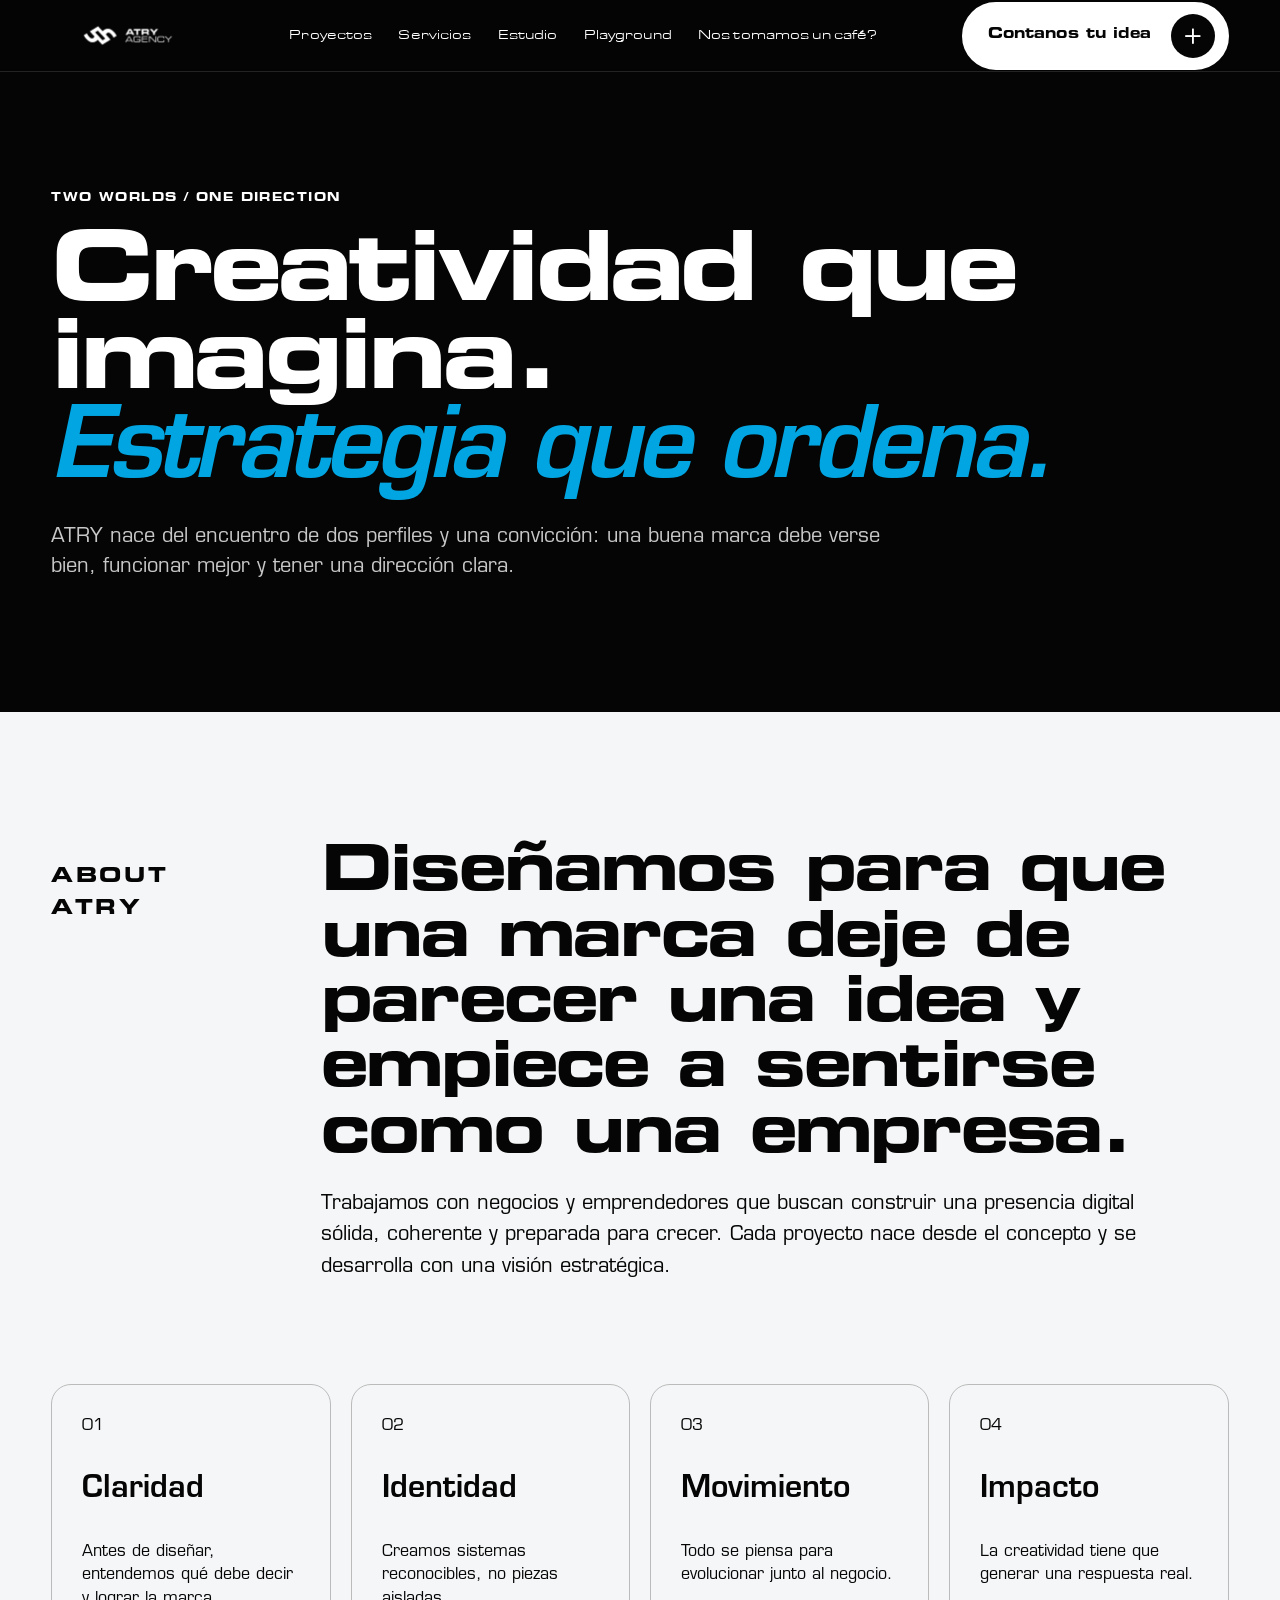
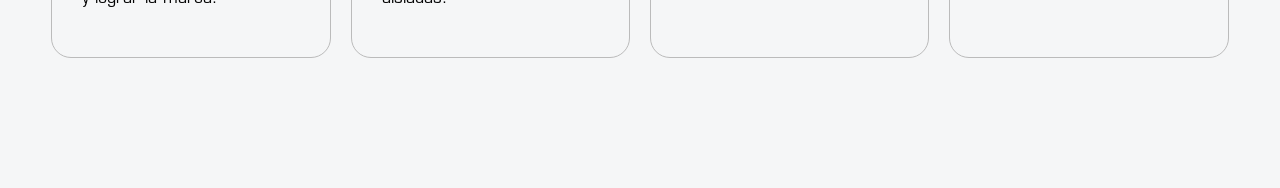
==== commit 94781bd1: "Add files via upload" ====
--- a/estudio.html
+++ b/estudio.html
@@ -1,3 +1,4 @@
-<!doctype html><html lang="es"><head><meta charset="utf-8"><meta name="viewport" content="width=device-width,initial-scale=1"><title>Estudio — ATRY Agency</title><link rel="icon" href="assets/FAVICON-DEGRADE.png">  <link rel="stylesheet" href="assets/icons/phosphor/regular/style.css">
-  <link rel="stylesheet" href="assets/icons/phosphor/bold/style.css">
-<link rel="stylesheet" href="styles.css"><script src="script.js" defer></script></head><body class="inner-page"><header class="site-header is-scrolled"><a class="brand" href="index.html"><img src="assets/IMAGOTIPO-BLANCO.png" alt="ATRY Agency"></a><nav class="desktop-nav"><a href="proyectos.html">Proyectos</a><a href="servicios.html">Servicios</a><a href="estudio.html">Estudio</a><a href="playground.html">Playground</a></nav><a class="pill-button pill-button--light" href="index.html#contacto"><span>Contanos tu idea</span><b aria-hidden="true"><i class="ph-bold ph-plus"></i></b></a></header><main><section class="page-hero dark-section studio-hero"><div class="container"><p class="micro-label">TWO WORLDS / ONE DIRECTION</p><h1>Creatividad que imagina.<br><em>Estrategia que ordena.</em></h1><p>ATRY nace del encuentro de dos perfiles y una convicción: una buena marca debe verse bien, funcionar mejor y tener una dirección clara.</p></div></section><section class="studio-story light-section"><div class="container story-grid"><p class="section-index">ABOUT ATRY</p><div><h2>Diseñamos para que una marca deje de parecer una idea y empiece a sentirse como una empresa.</h2><p>Trabajamos con negocios y emprendedores que buscan construir una presencia digital sólida, coherente y preparada para crecer. Cada proyecto nace desde el concepto y se desarrolla con una visión estratégica.</p></div></div><div class="container principles"><article><span>01</span><h3>Claridad</h3><p>Antes de diseñar, entendemos qué debe decir y lograr la marca.</p></article><article><span>02</span><h3>Identidad</h3><p>Creamos sistemas reconocibles, no piezas aisladas.</p></article><article><span>03</span><h3>Movimiento</h3><p>Todo se piensa para evolucionar junto al negocio.</p></article><article><span>04</span><h3>Impacto</h3><p>La creatividad tiene que generar una respuesta real.</p></article></div></section></main></body></html>
+<!DOCTYPE html>
+<html lang="es"><head><meta charset="utf-8"/><meta content="width=device-width,initial-scale=1" name="viewport"/><title>Estudio — ATRY Agency</title><link href="assets/FAVICON-DEGRADE.png" rel="icon"/> <link href="assets/icons/phosphor/regular/style.css" rel="stylesheet"/>
+<link href="assets/icons/phosphor/bold/style.css" rel="stylesheet"/>
+<link href="styles.css" rel="stylesheet"/><script defer="" src="script.js"></script><meta content="Conocé cómo trabaja ATRY: creatividad, estrategia y tecnología con comunicación clara y cercana." name="description"/><meta content="Estudio — ATRY Agency" property="og:title"/><meta content="Conocé cómo trabaja ATRY: creatividad, estrategia y tecnología con comunicación clara y cercana." property="og:description"/><meta content="website" property="og:type"/><meta content="https://atry.agency/estudio.html" property="og:url"/><meta content="assets/OG-ATRY.png" property="og:image"/><meta content="summary_large_image" name="twitter:card"/><meta content="Estudio — ATRY Agency" name="twitter:title"/><meta content="Conocé cómo trabaja ATRY: creatividad, estrategia y tecnología con comunicación clara y cercana." name="twitter:description"/><meta content="assets/OG-ATRY.png" name="twitter:image"/><link href="manifest.webmanifest" rel="manifest"/><link href="https://atry.agency/estudio.html" rel="canonical"/><script defer="True" src="assets/site-config.js"></script><script defer="True" src="assets/conversion.js"></script></head><body class="inner-page"><header class="site-header is-scrolled"><a class="brand" href="index.html"><img alt="ATRY Agency" src="assets/IMAGOTIPO-BLANCO.png"/></a><nav class="desktop-nav"><a href="proyectos.html">Proyectos</a><a href="servicios.html">Servicios</a><a href="estudio.html">Estudio</a><a href="playground.html">Playground</a><a href="cafe.html">Nos tomamos un café?</a></nav><a class="pill-button pill-button--light" href="index.html#contacto"><span>Contanos tu idea</span><b aria-hidden="true"><i class="ph-bold ph-plus"></i></b></a></header><main><section class="page-hero dark-section studio-hero"><div class="container"><p class="micro-label">TWO WORLDS / ONE DIRECTION</p><h1>Creatividad que imagina.<br/><em>Estrategia que ordena.</em></h1><p>ATRY nace del encuentro de dos perfiles y una convicción: una buena marca debe verse bien, funcionar mejor y tener una dirección clara.</p></div></section><section class="studio-story light-section"><div class="container story-grid"><p class="section-index">ABOUT ATRY</p><div><h2>Diseñamos para que una marca deje de parecer una idea y empiece a sentirse como una empresa.</h2><p>Trabajamos con negocios y emprendedores que buscan construir una presencia digital sólida, coherente y preparada para crecer. Cada proyecto nace desde el concepto y se desarrolla con una visión estratégica.</p></div></div><div class="container principles"><article><span>01</span><h3>Claridad</h3><p>Antes de diseñar, entendemos qué debe decir y lograr la marca.</p></article><article><span>02</span><h3>Identidad</h3><p>Creamos sistemas reconocibles, no piezas aisladas.</p></article><article><span>03</span><h3>Movimiento</h3><p>Todo se piensa para evolucionar junto al negocio.</p></article><article><span>04</span><h3>Impacto</h3><p>La creatividad tiene que generar una respuesta real.</p></article></div></section></main></body></html>
--- a/styles.css
+++ b/styles.css
@@ -2288,3 +2288,1181 @@
     font-size: 18px;
   }
 }
+
+
+/* =========================================================
+   27. V5 — CONVERSIÓN, CONFIANZA Y CONTACTO HUMANO
+   ========================================================= */
+
+/* Intro breve de primera visita por sesión */
+.site-intro {
+  position: fixed;
+  inset: 0;
+  z-index: 5000;
+  display: grid;
+  place-items: center;
+  background: #050505;
+  color: #fff;
+  transition: opacity .45s ease, visibility .45s;
+}
+
+.site-intro.is-leaving {
+  opacity: 0;
+  visibility: hidden;
+}
+
+.site-intro__mark {
+  position: relative;
+  width: 180px;
+  height: 90px;
+  display: grid;
+  place-items: center;
+}
+
+.site-intro__mark span {
+  position: absolute;
+  width: 72px;
+  height: 72px;
+  border: 2px solid var(--cyan);
+  border-radius: 50%;
+  animation: intro-meet .7s cubic-bezier(.2,.8,.2,1) forwards;
+}
+
+.site-intro__mark span:first-child {
+  transform: translateX(-55px);
+}
+
+.site-intro__mark span:nth-child(2) {
+  transform: translateX(55px);
+  border-color: var(--violet);
+}
+
+.site-intro__mark strong {
+  position: relative;
+  z-index: 2;
+  opacity: 0;
+  letter-spacing: .18em;
+  animation: intro-word .4s .38s forwards;
+}
+
+@keyframes intro-meet {
+  to { transform: translateX(0) scale(.85); }
+}
+
+@keyframes intro-word {
+  to { opacity: 1; }
+}
+
+/* Café teaser */
+.coffee-teaser {
+  padding: 130px 0;
+  overflow: hidden;
+}
+
+.coffee-teaser__grid {
+  display: grid;
+  grid-template-columns: minmax(0,1fr) 430px;
+  gap: 70px;
+  align-items: center;
+}
+
+.coffee-teaser h2 {
+  margin: 18px 0;
+  font-size: clamp(54px,7vw,108px);
+  line-height: .9;
+  letter-spacing: -.06em;
+}
+
+.coffee-teaser h2 em {
+  color: var(--cyan);
+  font-style: normal;
+}
+
+.coffee-teaser__copy > p:not(.section-index) {
+  max-width: 720px;
+  color: #c8c8c8;
+  font-size: 19px;
+  line-height: 1.55;
+}
+
+.coffee-teaser__actions {
+  margin-top: 30px;
+  display: flex;
+  align-items: center;
+  flex-wrap: wrap;
+  gap: 22px;
+}
+
+.coffee-teaser__time {
+  display: inline-flex;
+  align-items: center;
+  gap: 8px;
+  color: #aaa;
+  font-size: 13px;
+}
+
+.coffee-teaser__visual {
+  position: relative;
+  min-height: 480px;
+  display: grid;
+  place-items: center;
+}
+
+.coffee-cup {
+  position: relative;
+  z-index: 2;
+  width: 190px;
+  height: 190px;
+  display: grid;
+  place-items: center;
+  border-radius: 50%;
+  background: linear-gradient(135deg,var(--cyan),var(--blue),var(--violet));
+  color: #050505;
+  font-size: 78px;
+}
+
+.coffee-orbit {
+  position: absolute;
+  border: 1px solid rgba(255,255,255,.25);
+  border-radius: 50%;
+  animation: spin 18s linear infinite;
+}
+
+.coffee-orbit--one { width: 380px; height: 380px; }
+.coffee-orbit--two { width: 290px; height: 290px; animation-direction:reverse; }
+
+.coffee-teaser__visual > p {
+  position: absolute;
+  right: 0;
+  bottom: 15px;
+  color: #aaa;
+  font-size: 11px;
+  line-height: 1.9;
+  letter-spacing: .12em;
+}
+
+.coffee-teaser__visual > p strong {
+  color: var(--cyan);
+}
+
+/* FAQ */
+.faq {
+  padding: 130px 0;
+}
+
+.faq-layout {
+  display: grid;
+  grid-template-columns: 420px minmax(0,1fr);
+  gap: 80px;
+}
+
+.faq-copy h2 {
+  margin: 18px 0;
+  font-size: clamp(48px,6vw,88px);
+  line-height: .94;
+  letter-spacing: -.055em;
+}
+
+.faq-copy h2 em {
+  color: var(--blue);
+  font-style: normal;
+}
+
+.faq-copy > p:last-child {
+  color: #555;
+  font-size: 18px;
+  line-height: 1.55;
+}
+
+.faq-list {
+  border-top: 1px solid #bbb;
+}
+
+.faq-list article {
+  border-bottom: 1px solid #bbb;
+}
+
+.faq-list button {
+  width: 100%;
+  padding: 24px 0;
+  display: flex;
+  justify-content: space-between;
+  align-items: center;
+  gap: 25px;
+  border: 0;
+  background: transparent;
+  color: #050505;
+  text-align: left;
+  font-size: clamp(20px,2.3vw,31px);
+  font-weight: 800;
+}
+
+.faq-list button i {
+  width: 42px;
+  height: 42px;
+  flex: 0 0 auto;
+  display: grid;
+  place-items: center;
+  border-radius: 50%;
+  background: #050505;
+  color: #fff;
+  transition: transform .3s, background .3s;
+}
+
+.faq-list article.open button i {
+  transform: rotate(45deg);
+  background: var(--blue);
+}
+
+.faq-list article > div {
+  max-height: 0;
+  overflow: hidden;
+  transition: max-height .45s ease, padding .45s ease;
+}
+
+.faq-list article.open > div {
+  max-height: 260px;
+  padding: 0 70px 24px 0;
+}
+
+.faq-list article > div p {
+  margin: 0;
+  color: #555;
+  font-size: 17px;
+  line-height: 1.55;
+}
+
+/* Contacto conversacional */
+.contact-human-note {
+  margin-top: 28px;
+  max-width: 560px;
+  padding: 18px;
+  display: flex;
+  gap: 13px;
+  border: 1px solid #bbb;
+  border-radius: 16px;
+  background: rgba(255,255,255,.5);
+}
+
+.contact-human-note > i {
+  color: var(--blue);
+  font-size: 25px;
+}
+
+.contact-human-note p {
+  margin: 0;
+  font-size: 15px !important;
+  line-height: 1.5;
+}
+
+.contact-methods {
+  margin: 5px 0 0;
+  padding: 0;
+  border: 0;
+}
+
+.contact-methods legend {
+  margin-bottom: 10px;
+  font-size: 13px;
+  font-weight: 700;
+}
+
+.contact-methods {
+  display: flex;
+  flex-wrap: wrap;
+  gap: 9px;
+}
+
+.contact-methods label {
+  display: block;
+}
+
+.contact-methods input {
+  position: absolute;
+  opacity: 0;
+  pointer-events: none;
+}
+
+.contact-methods span {
+  display: inline-flex;
+  align-items: center;
+  gap: 8px;
+  border: 1px solid #aaa;
+  border-radius: 999px;
+  padding: 11px 14px;
+  cursor: pointer;
+}
+
+.contact-methods input:checked + span {
+  border-color: #050505;
+  background: #050505;
+  color: #fff;
+}
+
+.contact-phone[hidden] {
+  display: none;
+}
+
+/* Casos de estudio dentro del modal */
+.case-study-flow {
+  margin: 35px 0;
+  display: grid;
+  gap: 12px;
+}
+
+.case-study-flow article {
+  padding: 22px;
+  border: 1px solid #ccc;
+  border-radius: 17px;
+}
+
+.case-study-flow small {
+  color: var(--blue);
+  font-size: 9px;
+  font-weight: 900;
+  letter-spacing: .13em;
+}
+
+.case-study-flow h3 {
+  margin: 8px 0;
+  font-size: 25px;
+}
+
+.case-study-flow p {
+  margin: 0;
+  color: #555;
+  line-height: 1.5;
+}
+
+/* Testimonios: permanece oculto si no hay citas reales */
+.testimonials {
+  padding: 120px 0;
+}
+
+.testimonial-track {
+  display: grid;
+  grid-template-columns: repeat(2,1fr);
+  gap: 18px;
+}
+
+.testimonial-track blockquote {
+  margin: 0;
+  padding: clamp(28px,4vw,55px);
+  border: 1px solid #333;
+  border-radius: 24px;
+}
+
+.testimonial-track blockquote p {
+  margin: 0 0 35px;
+  font-size: clamp(27px,3.5vw,47px);
+  line-height: 1.15;
+}
+
+.testimonial-track footer {
+  display: grid;
+  gap: 4px;
+  color: #aaa;
+}
+
+@media(max-width:1000px){
+  .coffee-teaser__grid,
+  .faq-layout {
+    grid-template-columns:1fr;
+  }
+  .coffee-teaser__visual { min-height:400px; }
+}
+
+@media(max-width:780px){
+  .coffee-teaser,
+  .faq { padding:85px 0; }
+  .coffee-teaser__visual { min-height:340px; }
+  .coffee-orbit--one { width:300px;height:300px; }
+  .coffee-orbit--two { width:225px;height:225px; }
+  .coffee-cup { width:150px;height:150px;font-size:60px; }
+  .faq-list article.open > div { padding-right:0; }
+  .contact-methods { flex-direction:column;align-items:flex-start; }
+  .testimonial-track { grid-template-columns:1fr; }
+}
+
+@media(prefers-reduced-motion:reduce){
+  .site-intro { display:none; }
+}
+
+.error-page {
+  position:relative;
+  min-height:100vh;
+  display:grid;
+  align-items:center;
+  overflow:hidden;
+}
+.error-page__content { position:relative;z-index:2;padding:120px 0; }
+.error-page h1 {
+  margin:24px 0;
+  max-width:1200px;
+  font-size:clamp(65px,10vw,160px);
+  line-height:.84;
+  letter-spacing:-.07em;
+}
+.error-page h1 em { color:var(--cyan);font-style:normal; }
+.error-page__content > p:not(.micro-label) {
+  max-width:650px;color:#bbb;font-size:20px;line-height:1.5;
+}
+.error-page__content > div {
+  margin-top:35px;display:flex;align-items:center;flex-wrap:wrap;gap:25px;
+}
+.error-page__orbit span {
+  position:absolute;right:-12vw;top:5vh;width:55vw;height:55vw;
+  border:1px solid rgba(0,239,255,.25);border-radius:50%;
+}
+.error-page__orbit span:last-child {
+  right:2vw;top:19vh;width:28vw;height:28vw;border-color:rgba(71,84,230,.45);
+}
+
+
+/* =========================================================
+   ATRY — PARCHE EUROSTYLE
+   La carpeta debe estar en: assets/eurostyle/
+   ========================================================= */
+
+@font-face {
+  font-family: "Eurostile";
+  src: url("assets/eurostyle/Eurostile-LT-Std-Medium.otf") format("opentype");
+  font-weight: 500;
+  font-style: normal;
+  font-display: swap;
+}
+
+@font-face {
+  font-family: "Eurostile";
+  src: url("assets/eurostyle/Eurostile-LT-Std-Demi.otf") format("opentype");
+  font-weight: 700;
+  font-style: normal;
+  font-display: swap;
+}
+
+@font-face {
+  font-family: "Eurostile";
+  src: url("assets/eurostyle/Eurostile-LT-Std-Demi-Oblique.otf") format("opentype");
+  font-weight: 700;
+  font-style: italic;
+  font-display: swap;
+}
+
+@font-face {
+  font-family: "Eurostile Extended";
+  src: url("assets/eurostyle/Eurostile-Extended-Regular.ttf") format("truetype");
+  font-weight: 400;
+  font-style: normal;
+  font-display: swap;
+}
+
+@font-face {
+  font-family: "Eurostile Extended";
+  src: url("assets/eurostyle/Eurostile-LT-Std-Bold-Extended-2.otf") format("opentype");
+  font-weight: 800;
+  font-style: normal;
+  font-display: swap;
+}
+
+/* Texto general */
+body,
+input,
+select,
+textarea {
+  font-family: "Eurostile", Arial, Helvetica, sans-serif;
+  font-weight: 500;
+}
+
+/* Títulos principales */
+h1,
+h2,
+.hero-title,
+.page-hero h1,
+.pg-hero h1,
+.cafe-hero h1,
+.statement-text,
+.idea-result h3,
+.modal-panel h2 {
+  font-family: "Eurostile Extended", Arial, Helvetica, sans-serif;
+  font-weight: 800;
+}
+
+/* Navegación, botones y etiquetas */
+.desktop-nav,
+.mobile-menu,
+button,
+.pill-button,
+.micro-label,
+.section-index,
+.project-filters,
+.device-switcher,
+.project-picker {
+  font-family: "Eurostile Extended", Arial, Helvetica, sans-serif;
+}
+
+/* Subtítulos y bloques de peso medio */
+h3,
+h4,
+strong,
+.project-info h3,
+.service-card h3,
+.capability-row h2 {
+  font-family: "Eurostile", Arial, Helvetica, sans-serif;
+  font-weight: 700;
+}
+
+/* Cursivas destacadas */
+h1 em,
+h2 em,
+.statement-text em,
+.page-hero em,
+.pg-hero em,
+.cafe-hero em {
+  font-family: "Eurostile", Arial, Helvetica, sans-serif;
+  font-weight: 700;
+  font-style: italic;
+}
+
+/* Ajuste para que Extended no quede demasiado apretada */
+h1,
+h2,
+.hero-title,
+.page-hero h1,
+.pg-hero h1,
+.cafe-hero h1 {
+  letter-spacing: -0.045em;
+}
+
+/* =========================================================
+   ATRY — AJUSTE FINO EUROSTILE
+   Corrige tamaños, saltos y jerarquías después del cambio
+   tipográfico sin alterar la estructura de la web.
+   ========================================================= */
+
+/* Texto general: Eurostile necesita un poco más de aire */
+body {
+  line-height: 1.45;
+}
+
+p,
+li,
+input,
+select,
+textarea {
+  letter-spacing: 0;
+}
+
+/* Navegación y botones */
+.desktop-nav {
+  gap: 26px;
+  font-size: 13px;
+  letter-spacing: .015em;
+}
+
+.desktop-nav a,
+.mobile-menu a,
+.pill-button,
+.project-filters button,
+.device-switcher button,
+.project-picker button {
+  letter-spacing: .01em;
+}
+
+.pill-button {
+  min-width: 248px;
+  font-size: 14px;
+}
+
+.micro-label,
+.section-index {
+  font-size: 11px;
+  letter-spacing: .13em;
+}
+
+/* Hero principal */
+.hero-title.hero-title--v1 {
+  font-size: clamp(64px, 6.7vw, 134px);
+  line-height: .86;
+  letter-spacing: -.052em;
+}
+
+.hero-lead {
+  max-width: 720px;
+  font-size: clamp(17px, 1.35vw, 22px);
+  line-height: 1.5;
+}
+
+/* Grandes títulos de sección */
+.statement-text {
+  font-size: clamp(38px, 5.2vw, 86px);
+  line-height: 1.02;
+  letter-spacing: -.038em;
+}
+
+.section-head h2,
+.live-copy h2,
+.lab-copy h2,
+.contact-copy h2,
+.service-cta h2,
+.coffee-teaser h2,
+.faq-copy h2 {
+  font-size: clamp(44px, 5.1vw, 82px);
+  line-height: .99;
+  letter-spacing: -.036em;
+}
+
+/* Héroes internos */
+.page-hero h1 {
+  font-size: clamp(56px, 7.6vw, 126px);
+  line-height: .91;
+  letter-spacing: -.045em;
+}
+
+.page-hero > div > p:last-child {
+  max-width: 860px;
+  font-size: 20px;
+  line-height: 1.5;
+}
+
+/* Playground y Café */
+.pg-hero h1,
+.cafe-hero h1,
+.error-page h1 {
+  line-height: .9;
+  letter-spacing: -.045em;
+}
+
+.cafe-hero h1 {
+  font-size: clamp(66px, 8.7vw, 145px);
+}
+
+.pg-personal-entry h2,
+.pg-section-head h2,
+.pg-outro h2 {
+  letter-spacing: -.035em;
+  line-height: .98;
+}
+
+/* Títulos medianos */
+.service-card h3 {
+  font-size: clamp(28px, 3.35vw, 48px);
+  line-height: 1.02;
+}
+
+.project-info h3 {
+  font-size: 27px;
+  line-height: 1.08;
+}
+
+.capability-row h2 {
+  font-size: clamp(36px, 4.3vw, 56px);
+  line-height: 1;
+}
+
+.story-grid h2 {
+  font-size: clamp(40px, 5vw, 76px);
+  line-height: 1.02;
+  letter-spacing: -.032em;
+}
+
+.idea-result h3 {
+  font-size: clamp(36px, 5vw, 72px);
+  line-height: 1;
+  letter-spacing: -.035em;
+}
+
+.modal-panel h2 {
+  font-size: clamp(42px, 5vw, 60px);
+  line-height: 1;
+  letter-spacing: -.035em;
+}
+
+/* Bloques de lectura */
+.statement-points p,
+.side-copy,
+.live-copy p:not(.section-index),
+.service-details p,
+.capability-row p,
+.story-grid p,
+.contact-copy > p,
+.faq-copy > p:last-child,
+.coffee-teaser__copy > p:not(.section-index) {
+  line-height: 1.58;
+}
+
+/* Evita cortes raros en palabras largas */
+h1,
+h2,
+h3,
+.hero-title,
+.statement-text,
+.page-hero h1,
+.pg-hero h1,
+.cafe-hero h1 {
+  overflow-wrap: normal;
+  word-break: normal;
+  hyphens: none;
+}
+
+/* Botones y formularios */
+.contact-form label,
+.idea-builder label {
+  font-size: 12px;
+}
+
+.contact-form input,
+.contact-form select,
+.contact-form textarea,
+.idea-builder select {
+  font-size: 16px;
+}
+
+/* Tablet */
+@media (max-width: 1100px) {
+  .hero-title.hero-title--v1 {
+    font-size: clamp(58px, 10vw, 104px);
+    line-height: .88;
+  }
+
+  .section-head h2,
+  .live-copy h2,
+  .lab-copy h2,
+  .contact-copy h2,
+  .service-cta h2,
+  .coffee-teaser h2,
+  .faq-copy h2 {
+    font-size: clamp(42px, 7vw, 72px);
+  }
+
+  .page-hero h1 {
+    font-size: clamp(54px, 9vw, 104px);
+  }
+}
+
+/* Mobile */
+@media (max-width: 780px) {
+  .mobile-menu {
+    font-size: clamp(32px, 9.5vw, 50px);
+    line-height: 1;
+    letter-spacing: -.025em;
+  }
+
+  .hero-title.hero-title--v1 {
+    font-size: clamp(43px, 13.3vw, 68px);
+    line-height: .91;
+    letter-spacing: -.038em;
+  }
+
+  .hero-title--v1 .hero-line--split {
+    gap: 0;
+  }
+
+  .hero-lead {
+    font-size: 17px;
+    line-height: 1.52;
+  }
+
+  .statement-text {
+    font-size: clamp(34px, 10vw, 54px);
+    line-height: 1.04;
+    letter-spacing: -.03em;
+  }
+
+  .section-head h2,
+  .live-copy h2,
+  .lab-copy h2,
+  .contact-copy h2,
+  .service-cta h2,
+  .coffee-teaser h2,
+  .faq-copy h2 {
+    font-size: clamp(38px, 11vw, 58px);
+    line-height: 1.02;
+  }
+
+  .page-hero h1,
+  .pg-hero h1,
+  .cafe-hero h1,
+  .error-page h1 {
+    font-size: clamp(48px, 14vw, 76px);
+    line-height: .94;
+    letter-spacing: -.035em;
+  }
+
+  .service-card h3 {
+    font-size: clamp(25px, 7.4vw, 37px);
+  }
+
+  .project-info h3 {
+    font-size: 25px;
+  }
+
+  .pill-button {
+    min-width: min(100%, 240px);
+    font-size: 13px;
+  }
+
+  .micro-label,
+  .section-index {
+    font-size: 10px;
+    letter-spacing: .115em;
+  }
+}
+
+/* Celulares muy angostos */
+@media (max-width: 390px) {
+  .hero-title.hero-title--v1 {
+    font-size: clamp(40px, 12.6vw, 56px);
+  }
+
+  .page-hero h1,
+  .pg-hero h1,
+  .cafe-hero h1,
+  .error-page h1 {
+    font-size: clamp(43px, 13vw, 62px);
+  }
+
+  .mobile-menu {
+    font-size: clamp(29px, 8.8vw, 43px);
+  }
+}
+
+
+/* =========================================================
+   ATRY — AJUSTE HERO + MENÚ MÓVIL EUROSTILE
+   Pegar al final de styles.css
+   ========================================================= */
+
+
+/* =========================================================
+   HERO ESCRITORIO
+   Reduce un poco el título y le devuelve espacio a la órbita
+   ========================================================= */
+
+.hero-layout {
+  grid-template-columns: minmax(0, 1fr) 360px;
+  gap: 34px;
+}
+
+.hero-title.hero-title--v1 {
+  width: 100%;
+  max-width: 1120px;
+
+  font-size: clamp(62px, 6.15vw, 122px);
+  line-height: .87;
+  letter-spacing: -.045em;
+}
+
+.hero-title--v1 .hero-line--split {
+  gap: .1em;
+}
+
+.hero-orbit {
+  width: 350px;
+}
+
+.hero-lead {
+  max-width: 650px;
+}
+
+
+/* =========================================================
+   TABLET
+   ========================================================= */
+
+@media (max-width: 1100px) {
+  .hero-layout {
+    grid-template-columns: 1fr;
+  }
+
+  .hero-title.hero-title--v1 {
+    max-width: 900px;
+    font-size: clamp(56px, 9.3vw, 96px);
+    line-height: .89;
+  }
+}
+
+
+/* =========================================================
+   HERO CELULAR
+   Hace que STRATEGY entre completa y ordena los espacios
+   ========================================================= */
+
+@media (max-width: 780px) {
+  .hero {
+    min-height: auto;
+    padding: 112px 0 74px;
+  }
+
+  .hero-copy {
+    width: 100%;
+  }
+
+  .hero-title.hero-title--v1 {
+    width: 100%;
+    max-width: none;
+    margin: 26px 0 24px;
+
+    font-size: clamp(40px, 10.8vw, 58px);
+    line-height: .92;
+    letter-spacing: -.035em;
+  }
+
+  .hero-title--v1 .hero-line {
+    width: 100%;
+  }
+
+  .hero-title--v1 .hero-line > span {
+    max-width: 100%;
+  }
+
+  .hero-title--v1 .hero-line--split {
+    display: block;
+  }
+
+  .hero-title--v1 .hero-outline {
+    -webkit-text-stroke: 1.2px var(--cyan);
+  }
+
+  .hero-lead {
+    max-width: 100%;
+    font-size: 16px;
+    line-height: 1.48;
+  }
+
+  .hero-actions {
+    gap: 22px;
+    margin-top: 30px;
+  }
+
+  .pill-button {
+    min-width: 220px;
+  }
+}
+
+
+/* =========================================================
+   CELULARES MUY ANGOSTOS
+   ========================================================= */
+
+@media (max-width: 390px) {
+  .hero-title.hero-title--v1 {
+    font-size: clamp(37px, 10.2vw, 48px);
+    letter-spacing: -.025em;
+  }
+}
+
+
+/* =========================================================
+   MENÚ MÓVIL
+   Más editorial, ordenado y menos pesado
+   ========================================================= */
+
+@media (max-width: 780px) {
+  .mobile-menu {
+    place-content: center;
+    justify-items: stretch;
+
+    padding: 100px 34px 60px;
+    gap: 0;
+
+    text-align: left;
+    font-size: clamp(25px, 7vw, 36px);
+    line-height: 1.05;
+    letter-spacing: -.02em;
+  }
+
+  .mobile-menu a {
+    width: 100%;
+    max-width: 520px;
+    margin: 0 auto;
+    padding: 15px 0;
+
+    display: flex;
+    align-items: center;
+    justify-content: space-between;
+    gap: 20px;
+
+    border-bottom: 1px solid rgba(255, 255, 255, .32);
+    text-shadow: none;
+  }
+
+  /* Quita el subrayado anterior */
+  .mobile-menu a::after {
+    content: "↗";
+    position: static;
+
+    width: auto;
+    height: auto;
+
+    background: none;
+    transform: none;
+
+    color: rgba(255, 255, 255, .75);
+    font-family: Arial, sans-serif;
+    font-size: .55em;
+  }
+
+  .mobile-menu a:hover::after,
+  .mobile-menu a:focus-visible::after {
+    transform: translate(4px, -4px);
+  }
+
+  /* El enlace largo puede ocupar dos líneas sin quedar gigante */
+  .mobile-menu a:nth-child(5) {
+    max-width: 520px;
+  }
+
+  .mobile-menu a:nth-child(5)::first-line {
+    line-height: 1;
+  }
+
+  /* Contacto destacado */
+  .mobile-menu a:last-child {
+    margin-top: 18px;
+    padding: 17px 20px;
+
+    border: 1px solid rgba(255, 255, 255, .7);
+    border-radius: 999px;
+  }
+
+  .mobile-menu a:last-child::after {
+    content: "+";
+    font-size: .8em;
+  }
+}
+
+
+/* =========================================================
+   MENÚ EN CELULARES PEQUEÑOS
+   ========================================================= */
+
+@media (max-width: 390px) {
+  .mobile-menu {
+    padding-inline: 26px;
+    font-size: clamp(23px, 6.7vw, 31px);
+  }
+
+  .mobile-menu a {
+    padding: 13px 0;
+  }
+
+  .mobile-menu a:last-child {
+    padding: 15px 18px;
+  }
+}
+
+/* =========================================================
+   FIX HERO PRINCIPAL + MENÚ MÓVIL
+   ========================================================= */
+
+/* HERO ESCRITORIO */
+.hero-copy {
+  overflow: visible;
+}
+
+.hero-title.hero-title--v1 {
+  width: min(1120px, calc(100vw - 430px));
+  max-width: none;
+  font-size: clamp(58px, 5.45vw, 108px);
+  line-height: .89;
+  letter-spacing: -.038em;
+}
+
+.hero-title--v1 .hero-line--split {
+  width: max-content;
+  max-width: none;
+  overflow: visible;
+  gap: .08em;
+}
+
+.hero-title--v1 .hero-line--split > span {
+  flex-shrink: 0;
+}
+
+/* MENÚ MÓVIL */
+@media (max-width: 780px) {
+  .mobile-menu {
+    place-content: center;
+    justify-items: center;
+    padding: 95px 24px 55px;
+    gap: 10px;
+    text-align: center;
+    font-size: clamp(21px, 5.8vw, 28px);
+    line-height: 1;
+    letter-spacing: -.012em;
+  }
+
+  .mobile-menu a {
+    width: auto;
+    max-width: calc(100vw - 48px);
+    margin: 0 auto;
+    padding: 14px 8px;
+    display: block;
+    border-bottom: 1px solid rgba(255,255,255,.24);
+    white-space: nowrap;
+    text-align: center;
+  }
+
+  .mobile-menu a::after {
+    content: none !important;
+    display: none !important;
+  }
+
+  .mobile-menu a:nth-child(5) {
+    font-size: clamp(17px, 4.6vw, 22px);
+    white-space: nowrap;
+  }
+
+  .mobile-menu a:last-child {
+    width: min(300px, 88vw);
+    margin-top: 18px;
+    padding: 15px 22px;
+    border: 1px solid rgba(255,255,255,.72);
+    border-radius: 999px;
+  }
+
+  /* HERO PRINCIPAL MOBILE */
+  .hero-title.hero-title--v1 {
+    width: 100%;
+    max-width: 100%;
+    font-size: clamp(37px, 9.8vw, 52px);
+    line-height: .94;
+    letter-spacing: -.025em;
+  }
+
+  .hero-title--v1 .hero-line,
+  .hero-title--v1 .hero-line--split {
+    width: 100%;
+    max-width: 100%;
+    overflow: hidden;
+  }
+
+  .hero-title--v1 .hero-line--split {
+    display: block;
+  }
+
+  .hero-title--v1 .hero-line--split > span {
+    display: block;
+    width: 100%;
+  }
+}
+
+@media (max-width: 390px) {
+  .mobile-menu {
+    font-size: 20px;
+    gap: 7px;
+  }
+
+  .mobile-menu a {
+    padding-block: 12px;
+  }
+
+  .mobile-menu a:nth-child(5) {
+    font-size: 16px;
+  }
+
+  .hero-title.hero-title--v1 {
+    font-size: clamp(34px, 9.2vw, 45px);
+  }
+}
+
